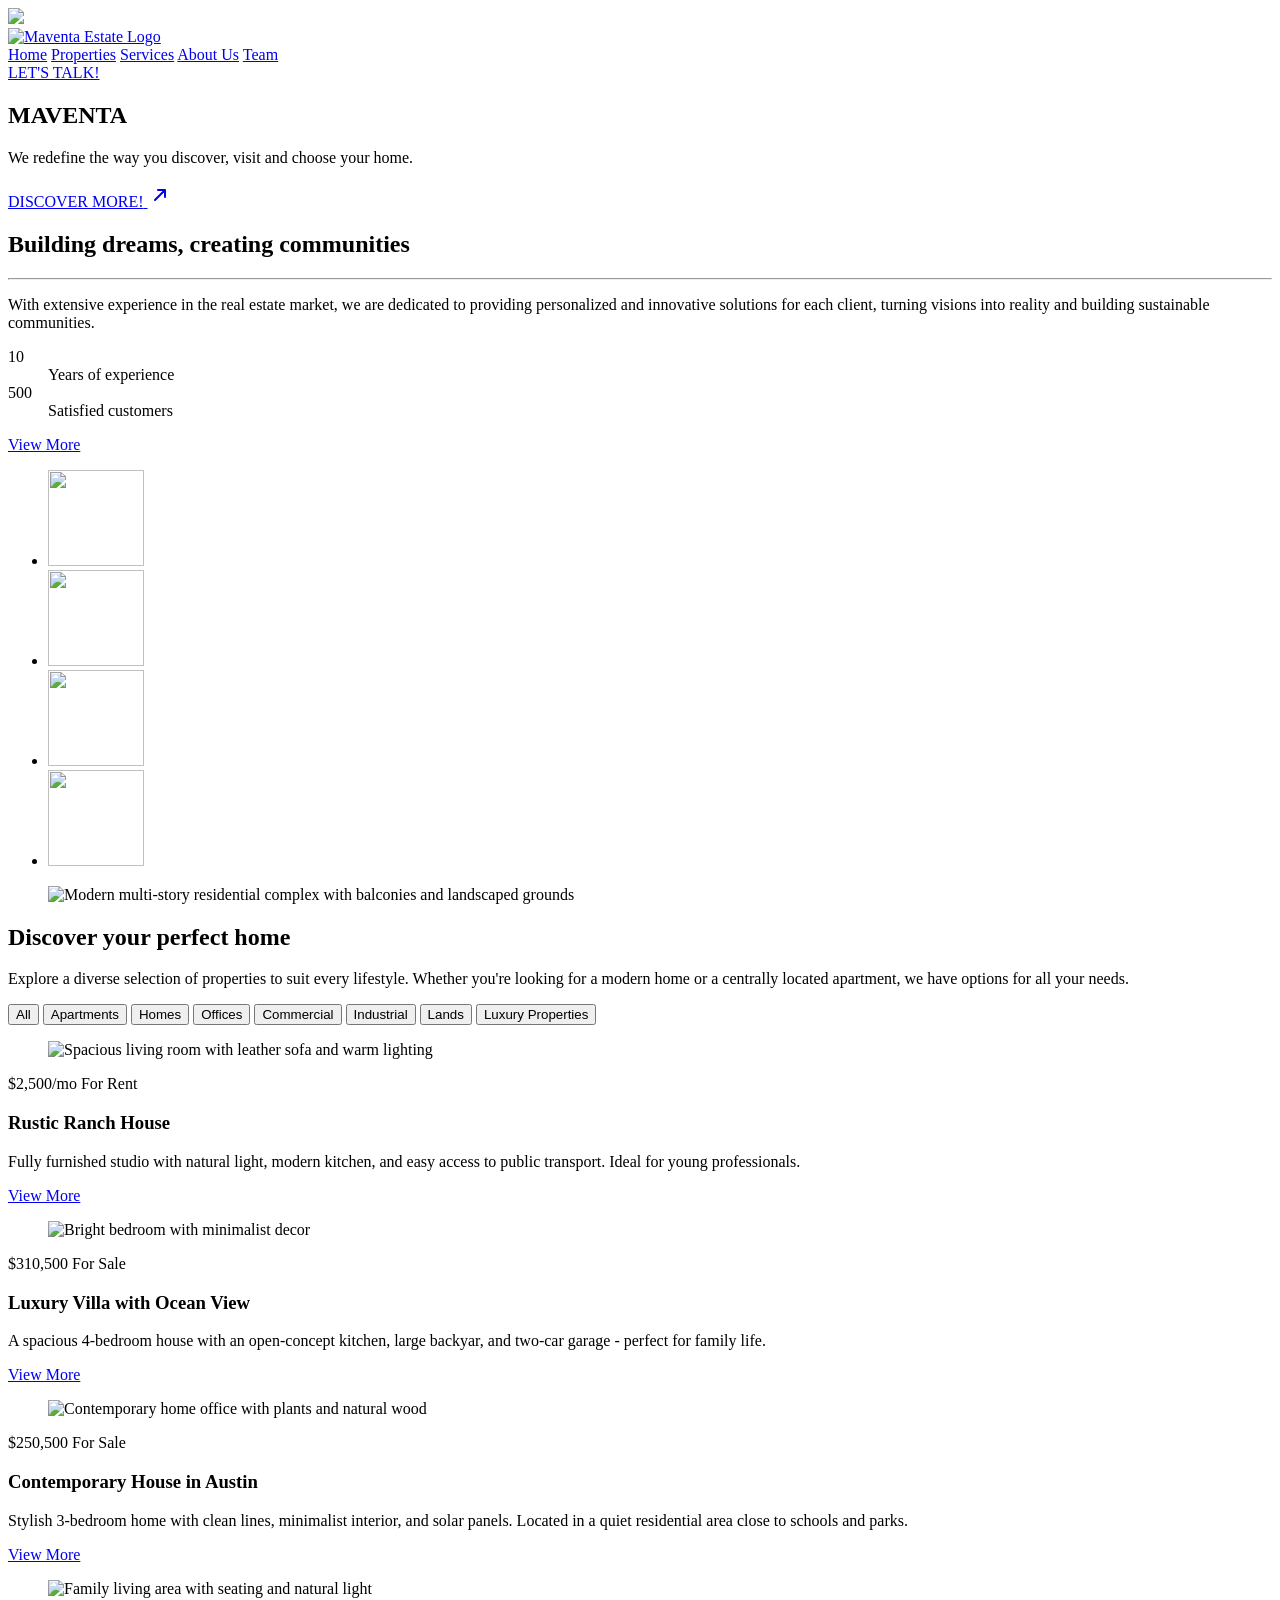
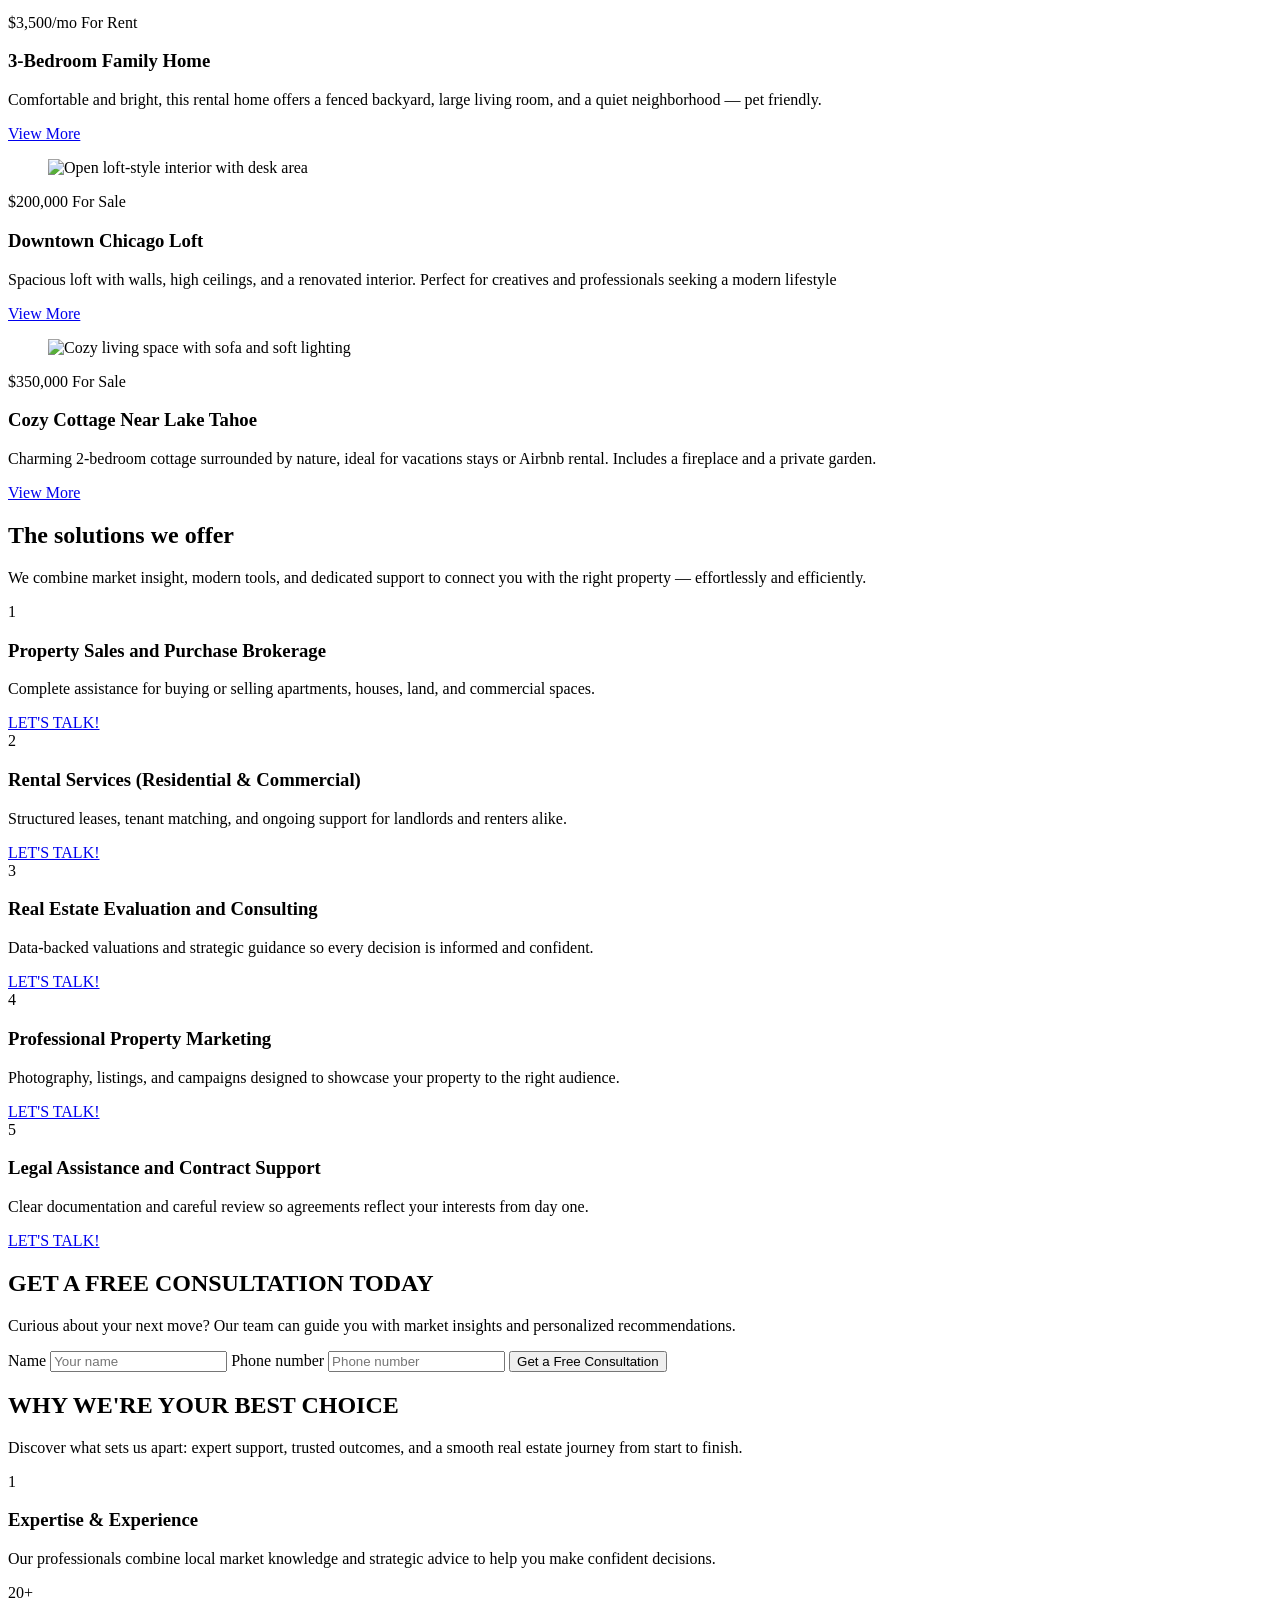
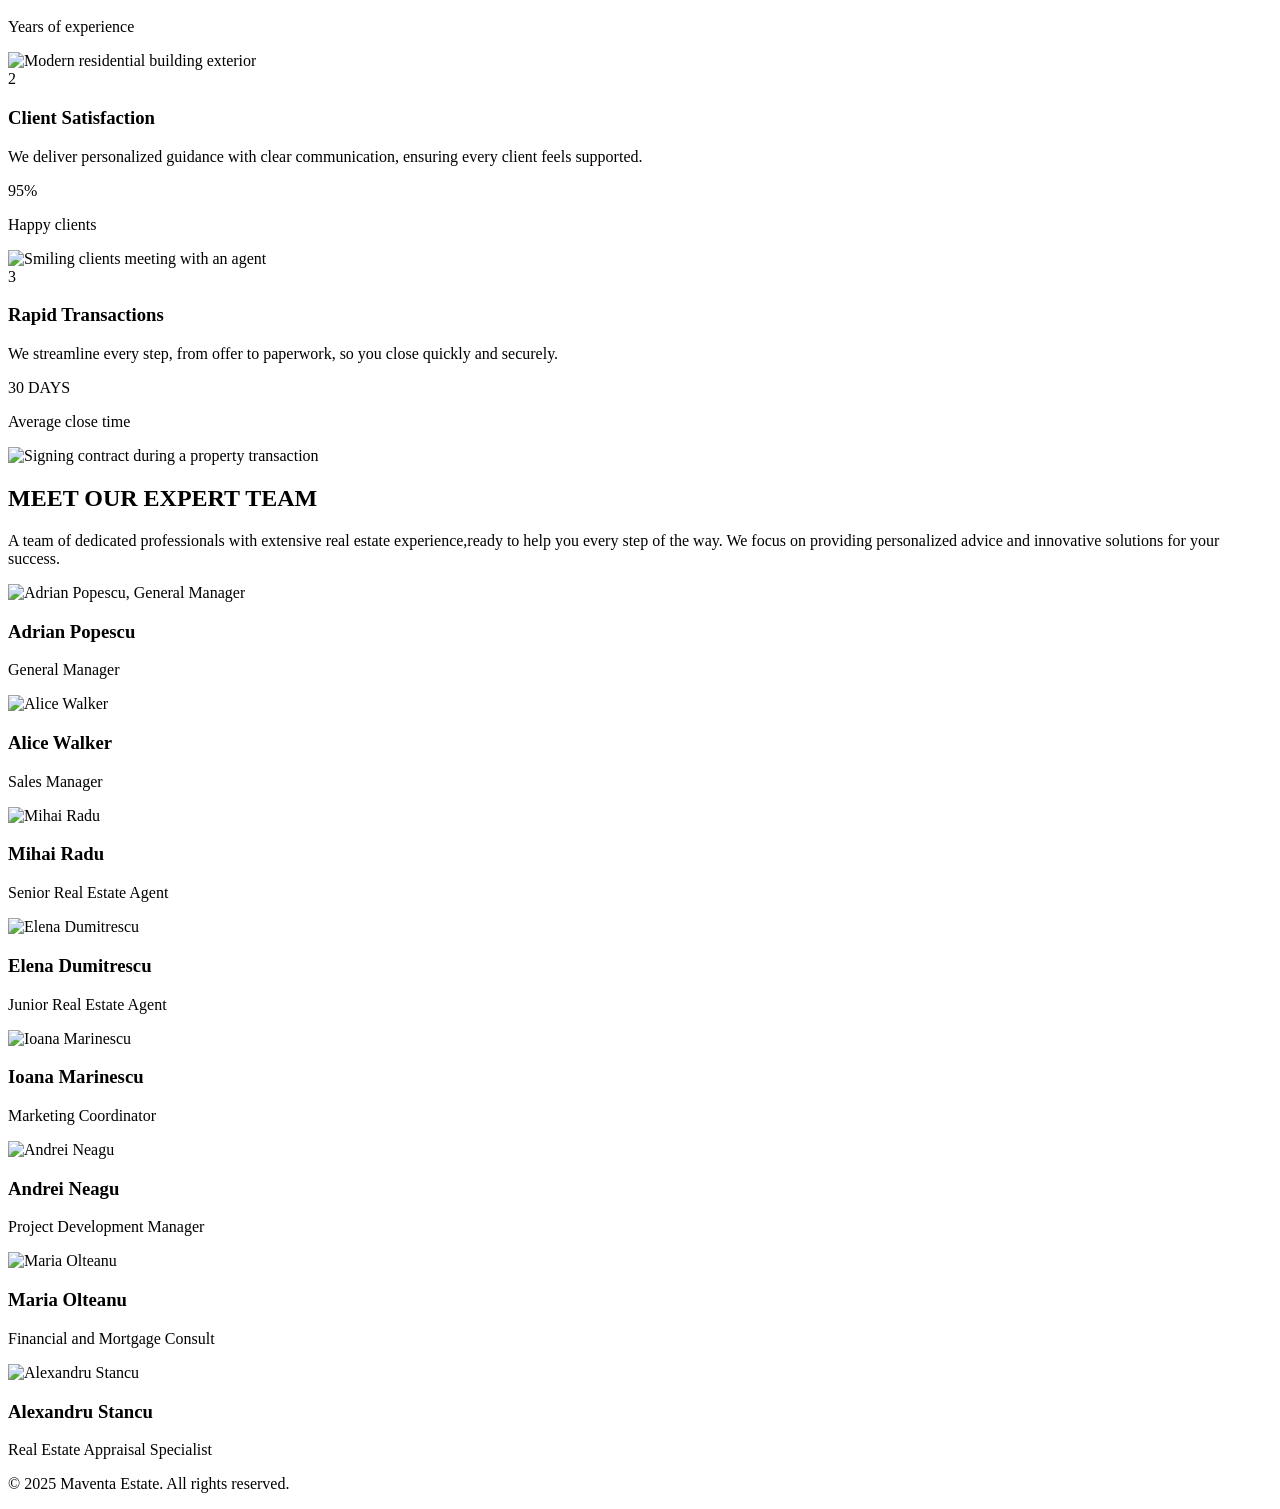
==== index.html @ b0e6f959 "Fix final paths pentru GitHub Pages" ====
<!DOCTYPE html>
<html lang="ro">
<head>
    <meta charset="UTF-8">
    <meta name="viewport" content="width=device-width, initial-scale=1.0">
    <title>Maventa Estate - Home</title>
    <link rel="preconnect" href="https://fonts.googleapis.com">
    <link rel="preconnect" href="https://fonts.gstatic.com" crossorigin>
    <link href="https://fonts.googleapis.com/css2?family=Lato:wght@400;700&family=Playfair+Display:ital,wght@0,400;1,400&display=swap" rel="stylesheet">
    <link rel="stylesheet" href="styles/global.css">
    <link rel="stylesheet" href="styles/design-system.css">
    <link rel="stylesheet" href="styles/home.css">
</head>
<body>
    <section class="hero-section">
        <div class="hero-background" aria-hidden="true">
            <img src="assets/home/FirstSectionBg.png">
        </div>

        <div class="container">
            <header class="hero-header-container">
                <a href="home.html" class="hero-logo">
                    <img src="assets/Logo.png" alt="Maventa Estate Logo">
                </a>
                <nav class="hero-nav">
                    <a href="index.html" class="nav-link active" aria-current="page">Home</a>
                    <a href="page/properties.html" class="nav-link">Properties</a>
                    <a href="page/services.html" class="nav-link">Services</a>
                    <a href="page/about.html" class="nav-link">About Us</a>
                    <a href="page/team.html" class="nav-link">Team</a>
                </nav>
                <a href="#contact" class="btn-talk">LET'S TALK!</a>
            </header>

            <div class="hero-content">
                <h1 class="hero-title">MAVENTA</h1>
                <div class="hero-main-copy">
                    <p class="hero-tagline">We redefine the way you discover, visit and choose your home.</p>
                    <div class="hero-discover-wrapper">
                        <a href="#building-dreams" class="hero-discover-btn">
                            <span>DISCOVER MORE!</span>
                            <svg class="discover-arrow" width="24" height="24" viewBox="0 0 24 24" fill="none" xmlns="http://www.w3.org/2000/svg">
                                <path d="M7 17L17 7M17 7H10M17 7V14" stroke="currentColor" stroke-width="2" stroke-linecap="round" stroke-linejoin="round"/>
                            </svg>
                        </a>
                    </div>
                </div>
            </div>
        </div>
    </section>

    <main class="home-main">
        <section class="dreams-communities" id="building-dreams" aria-labelledby="dreams-heading">
            <div class="container">
                <div class="dreams-communities__board">
                    <div class="dreams-communities__grid">
                        <div class="dreams-communities__col dreams-communities__col--text">
                            <h2 id="dreams-heading" class="dreams-communities__title">
                                <span class="dreams-communities__title-line">Building dreams,</span>
                                <span class="dreams-communities__title-line">creating communities</span>
                            </h2>
                            <hr class="dreams-communities__rule">
                            <p class="dreams-communities__lead">
                                With extensive experience in the real estate market, we are dedicated to providing personalized and innovative solutions for each client, turning visions into reality and building sustainable communities.
                            </p>
                            <dl class="dreams-communities__stats">
                                <div class="dreams-communities__stat">
                                    <dt class="dreams-communities__stat-num">10</dt>
                                    <dd class="dreams-communities__stat-label">Years of experience</dd>
                                </div>
                                <div class="dreams-communities__stat">
                                    <dt class="dreams-communities__stat-num">500</dt>
                                    <dd class="dreams-communities__stat-label">Satisfied customers</dd>
                                </div>
                            </dl>
                            <div class="dreams-communities__cta">
                                <a class="dreams-communities__btn" href="about.html">View More</a>
                                <ul class="dreams-communities__thumbs" aria-label="Client portraits and interior previews">
                                    <li>
                                        <img src="assets/properties/im1.png" width="96" height="96" alt="">
                                    </li>
                                    <li>
                                        <img src="assets/properties/im2.png" width="96" height="96" alt="">
                                    </li>
                                    <li>
                                        <img src="assets/properties/im3.png" width="96" height="96" alt="">
                                    </li>
                                    <li>
                                        <img src="assets/properties/im4.png" width="96" height="96" alt="">
                                    </li>
                                </ul>
                            </div>
                        </div>
                        <figure class="dreams-communities__figure">
                            <span class="dreams-communities__figure-bg" aria-hidden="true"></span>
                            <img
    class="dreams-communities__photo"
    src="assets/properties/BuildingDreams.png"
    width="480"
    height="570"
    alt="Modern multi-story residential complex with balconies and landscaped grounds"
    loading="lazy"
/>
                        </figure>
                    </div>
                </div>
            </div>
        </section>

        <section class="properties-section" id="discover-perfect-home" aria-labelledby="properties-section-heading">
            <div class="container">
                <header class="properties-section__header">
                    <h2 id="properties-section-heading" class="properties-section__title">Discover your perfect home</h2>
                    <p class="properties-section__intro">
                        Explore a diverse selection of properties to suit every lifestyle. Whether you're looking for a modern home or a centrally located apartment, we have options for all your needs.
                    </p>
                </header>

                <div class="properties-section__filters" role="toolbar" aria-label="Property type filters">
                    <button type="button" class="properties-section__filter properties-section__filter--active" aria-pressed="true">All</button>
                    <button type="button" class="properties-section__filter" aria-pressed="false">Apartments</button>
                    <button type="button" class="properties-section__filter" aria-pressed="false">Homes</button>
                    <button type="button" class="properties-section__filter" aria-pressed="false">Offices</button>
                    <button type="button" class="properties-section__filter" aria-pressed="false">Commercial</button>
                    <button type="button" class="properties-section__filter" aria-pressed="false">Industrial</button>
                    <button type="button" class="properties-section__filter" aria-pressed="false">Lands</button>
                    <button type="button" class="properties-section__filter" aria-pressed="false">Luxury Properties</button>
                </div>

                <div class="properties-section__grid">
                    <article class="property-card">
                        <figure class="property-card__media">
                            <img
                                class="property-card__image"
                                src="assets/properties/Rustic.png"
                                width="800"
                                height="500"
                                alt="Spacious living room with leather sofa and warm lighting"
                                loading="lazy"
                            >
                        </figure>
                        <div class="property-card__row">
                            <span class="property-card__price">$2,500/mo</span>
                            <span class="property-card__badge property-card__badge--rent">For Rent</span>
                        </div>
                        <div class="property-card__body">
                            <h3 class="property-card__name">Rustic Ranch House</h3>
                            <p class="property-card__description">Fully furnished studio with natural light, modern kitchen, and easy access to public transport. Ideal for young professionals.</p>
                            <a class="property-card__more" href="property-details.html">View More</a>
                        </div>
                    </article>
                    <article class="property-card">
                        <figure class="property-card__media">
                            <img
                                class="property-card__image"
                                src="assets/properties/Luxury.png"
                                width="800"
                                height="500"
                                alt="Bright bedroom with minimalist decor"
                                loading="lazy"
                            >
                        </figure>
                        <div class="property-card__row">
                            <span class="property-card__price">$310,500</span>
                            <span class="property-card__badge property-card__badge--sale">For Sale</span>
                        </div>
                        <div class="property-card__body">
                            <h3 class="property-card__name">Luxury Villa with Ocean View</h3>
                            <p class="property-card__description">A spacious 4-bedroom house with an open-concept kitchen, large backyar, and two-car garage - perfect for family life.</p>
                            <a class="property-card__more" href="property-details.html">View More</a>
                        </div>
                    </article>
                    <article class="property-card">
                        <figure class="property-card__media">
                            <img
                                class="property-card__image"
                                src="assets/properties/Contemporary.png"
                                width="800"
                                height="500"
                                alt="Contemporary home office with plants and natural wood"
                                loading="lazy"
                            >
                        </figure>
                        <div class="property-card__row">
                            <span class="property-card__price">$250,500</span>
                            <span class="property-card__badge property-card__badge--sale">For Sale</span>
                        </div>
                        <div class="property-card__body">
                            <h3 class="property-card__name">Contemporary House in Austin</h3>
                            <p class="property-card__description">Stylish 3-bedroom home with clean lines, minimalist interior, and solar panels. Located in a quiet residential area close to schools and parks.</p>
                            <a class="property-card__more" href="property-details.html">View More</a>
                        </div>
                    </article>
                    <article class="property-card">
                        <figure class="property-card__media">
                            <img
                                class="property-card__image"
                                src="assets/properties/3-Bedroom.png"
                                width="800"
                                height="500"
                                alt="Family living area with seating and natural light"
                                loading="lazy"
                            >
                        </figure>
                        <div class="property-card__row">
                            <span class="property-card__price">$3,500/mo</span>
                            <span class="property-card__badge property-card__badge--rent">For Rent</span>
                        </div>
                        <div class="property-card__body">
                            <h3 class="property-card__name">3-Bedroom Family Home</h3>
                            <p class="property-card__description">Comfortable and bright, this rental home offers a fenced backyard, large living room, and a quiet neighborhood — pet friendly.</p>
                            <a class="property-card__more" href="property-details.html">View More</a>
                        </div>
                    </article>
                    <article class="property-card">
                        <figure class="property-card__media">
                            <img
                                class="property-card__image"
                                src="assets/properties/Downtown.png"
                                width="800"
                                height="500"
                                alt="Open loft-style interior with desk area"
                                loading="lazy"
                            >
                        </figure>
                        <div class="property-card__row">
                            <span class="property-card__price">$200,000</span>
                            <span class="property-card__badge property-card__badge--sale">For Sale</span>
                        </div>
                        <div class="property-card__body">
                            <h3 class="property-card__name">Downtown Chicago Loft</h3>
                            <p class="property-card__description">Spacious loft with walls, high ceilings, and a renovated interior. Perfect for creatives and professionals seeking a modern lifestyle</p>
                            <a class="property-card__more" href="property-details.html">View More</a>
                        </div>
                    </article>
                    <article class="property-card">
                        <figure class="property-card__media">
                            <img
                                class="property-card__image"
                                src="assets/properties/Cozy.png"
                                width="800"
                                height="500"
                                alt="Cozy living space with sofa and soft lighting"
                                loading="lazy"
                            >
                        </figure>
                        <div class="property-card__row">
                            <span class="property-card__price">$350,000</span>
                            <span class="property-card__badge property-card__badge--sale">For Sale</span>
                        </div>
                        <div class="property-card__body">
                            <h3 class="property-card__name">Cozy Cottage Near Lake Tahoe</h3>
                            <p class="property-card__description">Charming 2-bedroom cottage surrounded by nature, ideal for vacations stays or Airbnb rental. Includes a fireplace and a private garden.</p>
                            <a class="property-card__more" href="property-details.html">View More</a>
                        </div>
                    </article>
                </div>
            </div>
        </section>

        <section class="solutions-section" aria-labelledby="solutions-section-heading">
            <div class="container">
                <header class="solutions-section__header">
                    <h2 id="solutions-section-heading" class="solutions-section-title">The solutions we offer</h2>
                    <p class="solutions-section__intro">
                        We combine market insight, modern tools, and dedicated support to connect you with the right property — effortlessly and efficiently.
                    </p>
                </header>
                <div class="solutions-list">
                    <article class="solutions-item solutions-item--featured">
                        <span class="solutions-item-number">1</span>
                        <div class="solutions-item-content">
                            <h3>Property Sales and Purchase Brokerage</h3>
                            <p>Complete assistance for buying or selling apartments, houses, land, and commercial spaces.</p>
                        </div>
                        <a class="solutions-item-btn" href="#contact">LET'S TALK!</a>
                    </article>
                    <article class="solutions-item">
                        <span class="solutions-item-number">2</span>
                        <div class="solutions-item-content">
                            <h3>Rental Services (Residential &amp; Commercial)</h3>
                            <p>Structured leases, tenant matching, and ongoing support for landlords and renters alike.</p>
                        </div>
                        <a class="solutions-item-btn" href="#contact">LET'S TALK!</a>
                    </article>
                    <article class="solutions-item">
                        <span class="solutions-item-number">3</span>
                        <div class="solutions-item-content">
                            <h3>Real Estate Evaluation and Consulting</h3>
                            <p>Data-backed valuations and strategic guidance so every decision is informed and confident.</p>
                        </div>
                        <a class="solutions-item-btn" href="#contact">LET'S TALK!</a>
                    </article>
                    <article class="solutions-item">
                        <span class="solutions-item-number">4</span>
                        <div class="solutions-item-content">
                            <h3>Professional Property Marketing</h3>
                            <p>Photography, listings, and campaigns designed to showcase your property to the right audience.</p>
                        </div>
                        <a class="solutions-item-btn" href="#contact">LET'S TALK!</a>
                    </article>
                    <article class="solutions-item">
                        <span class="solutions-item-number">5</span>
                        <div class="solutions-item-content">
                            <h3>Legal Assistance and Contract Support</h3>
                            <p>Clear documentation and careful review so agreements reflect your interests from day one.</p>
                        </div>
                        <a class="solutions-item-btn" href="#contact">LET'S TALK!</a>
                    </article>
                </div>
            </div>
        </section>

        <section class="consultation-section" aria-labelledby="consultation-title">
            <div class="container consultation-section__container">
                <div class="consultation-section__card">
                    <h2 id="consultation-title" class="consultation-section__title">GET A FREE CONSULTATION TODAY</h2>
                    <p class="consultation-section__subtitle">
                        Curious about your next move? Our team can guide you with market insights and personalized recommendations.
                    </p>
                    <form class="consultation-section__form" action="#" method="post">
                        <label class="sr-only" for="consultation-name">Name</label>
                        <input
                            id="consultation-name"
                            class="consultation-section__input"
                            type="text"
                            name="name"
                            placeholder="Your name"
                            autocomplete="name"
                            required
                        >
                        <label class="sr-only" for="consultation-phone">Phone number</label>
                        <input
                            id="consultation-phone"
                            class="consultation-section__input"
                            type="tel"
                            name="phone"
                            placeholder="Phone number"
                            autocomplete="tel"
                            required
                        >
                        <button class="consultation-section__button" type="submit">Get a Free Consultation</button>
                    </form>
                </div>
            </div>
        </section>

        <section class="why-best-section" aria-labelledby="why-best-title">
            <div class="container why-best-section__container">
                <header class="why-best-section__header">
                    <h2 id="why-best-title" class="why-best-section__title">WHY WE'RE YOUR BEST CHOICE</h2>
                    <p class="why-best-section__subtitle">
                        Discover what sets us apart: expert support, trusted outcomes, and a smooth real estate journey from start to finish.
                    </p>
                </header>
                <div class="why-best-section__cards">
                    <article class="why-best-card">
                        <div class="why-best-card__content">
                            <span class="why-best-card__badge">1</span>
                            <h3 class="why-best-card__title">Expertise &amp; Experience</h3>
                            <p class="why-best-card__description">
                                Our professionals combine local market knowledge and strategic advice to help you make confident decisions.
                            </p>
                            <p class="why-best-card__metric">20+</p>
                            <p class="why-best-card__metric-label">Years of experience</p>
                        </div>
                        <img class="why-best-card__image" src="assets/properties/im4.png" alt="Modern residential building exterior">
                    </article>
                    <article class="why-best-card why-best-card--reverse">
                        <div class="why-best-card__content">
                            <span class="why-best-card__badge">2</span>
                            <h3 class="why-best-card__title">Client Satisfaction</h3>
                            <p class="why-best-card__description">
                                We deliver personalized guidance with clear communication, ensuring every client feels supported.
                            </p>
                            <p class="why-best-card__metric">95%</p>
                            <p class="why-best-card__metric-label">Happy clients</p>
                        </div>
                        <img class="why-best-card__image" src="assets/properties/im1.png" alt="Smiling clients meeting with an agent">
                    </article>
                    <article class="why-best-card">
                        <div class="why-best-card__content">
                            <span class="why-best-card__badge">3</span>
                            <h3 class="why-best-card__title">Rapid Transactions</h3>
                            <p class="why-best-card__description">
                                We streamline every step, from offer to paperwork, so you close quickly and securely.
                            </p>
                            <p class="why-best-card__metric">30 DAYS</p>
                            <p class="why-best-card__metric-label">Average close time</p>
                        </div>
                        <img class="why-best-card__image" src="assets/properties/im2.png" alt="Signing contract during a property transaction">
                    </article>
                </div>
            </div>
        </section>

        <section class="team-section">
            <div class="container">
                <h2 class="team-section-title">MEET OUR EXPERT TEAM</h2>
                <p class="team-section__intro">
                    A team of dedicated professionals with extensive real estate experience,ready to help you every step of the way. We focus on providing personalized advice and innovative solutions for your success.
                </p>
                <div class="team-grid">
                    <article class="team-card">
                        <img src="assets/team/adrian.png" alt="Adrian Popescu, General Manager">
                        <h3>Adrian Popescu</h3>
                        <p>General Manager</p>
                    </article>
                    <article class="team-card">
                        <img src="assets/team/alice.png" alt="Alice Walker">
                        <h3>Alice Walker</h3>
                        <p>Sales Manager</p>
                    </article>
                    <article class="team-card">
                        <img src="assets/team/mihai.png" alt="Mihai Radu">
                        <h3>Mihai Radu</h3>
                        <p>Senior Real Estate Agent</p>
                    </article>
                    <article class="team-card">
                        <img src="assets/team/elena.png" alt="Elena Dumitrescu">
                        <h3>Elena Dumitrescu</h3>
                        <p>Junior Real Estate Agent</p>
                    </article>
                    <article class="team-card">
                        <img src="assets/team/ioana.png" alt="Ioana Marinescu">
                        <h3>Ioana Marinescu</h3>
                        <p>Marketing Coordinator</p>
                      </article>
                      
                      <article class="team-card">
                        <img src="assets/team/andrei.png" alt="Andrei Neagu">
                        <h3>Andrei Neagu</h3>
                        <p>Project Development Manager</p>
                      </article>
                      
                      <article class="team-card">
                        <img src="assets/team/maria.png" alt="Maria Olteanu">
                        <h3>Maria Olteanu</h3>
                        <p>Financial and Mortgage Consult</p>
                      </article>
                      
                      <article class="team-card">
                        <img src="assets/team/alexandru.png" alt="Alexandru Stancu">
                        <h3>Alexandru Stancu</h3>
                        <p>Real Estate Appraisal Specialist</p>
                      </article>
                </div>
            </div>
        </section>
    </main>

    <footer class="footer" id="contact">
        <div class="container">
            <p>© 2025 Maventa Estate. All rights reserved.</p>
        </div>
    </footer>

    <script defer src="js/main.js"></script>
</body>
</html>
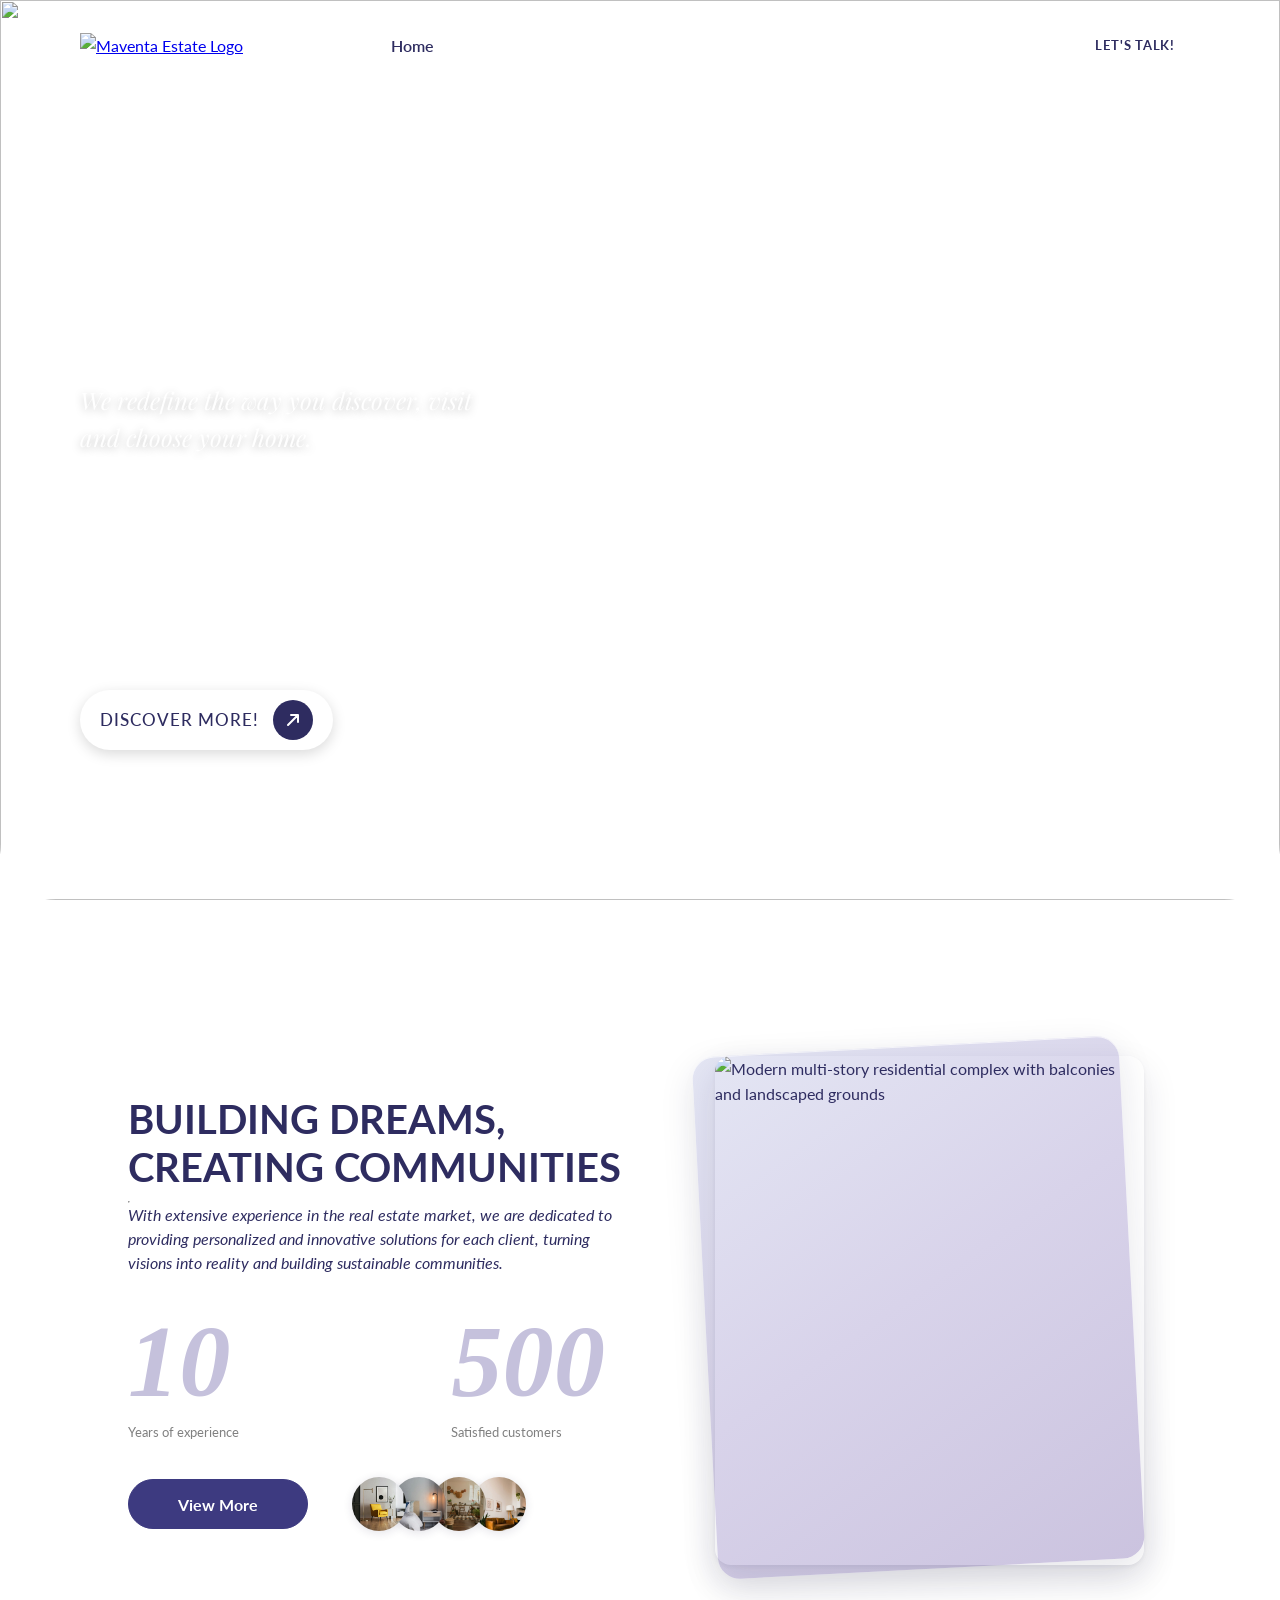
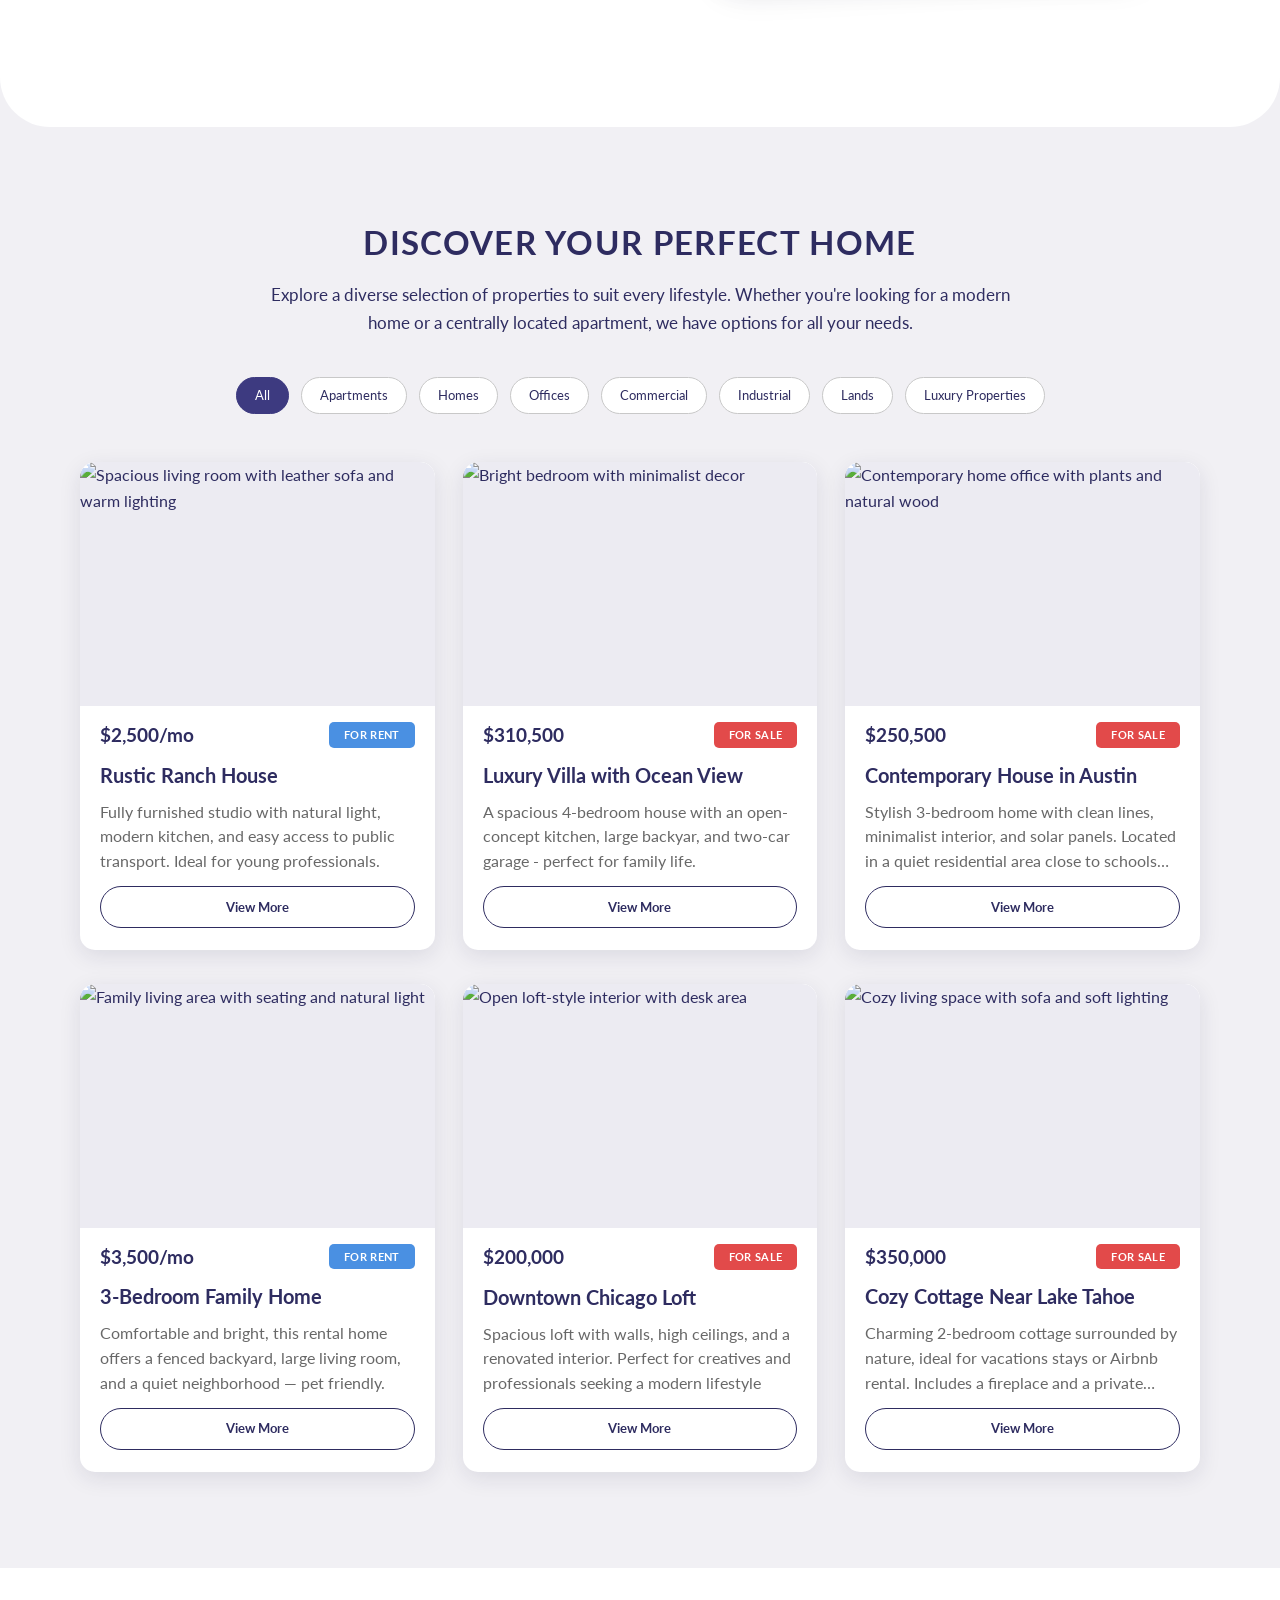
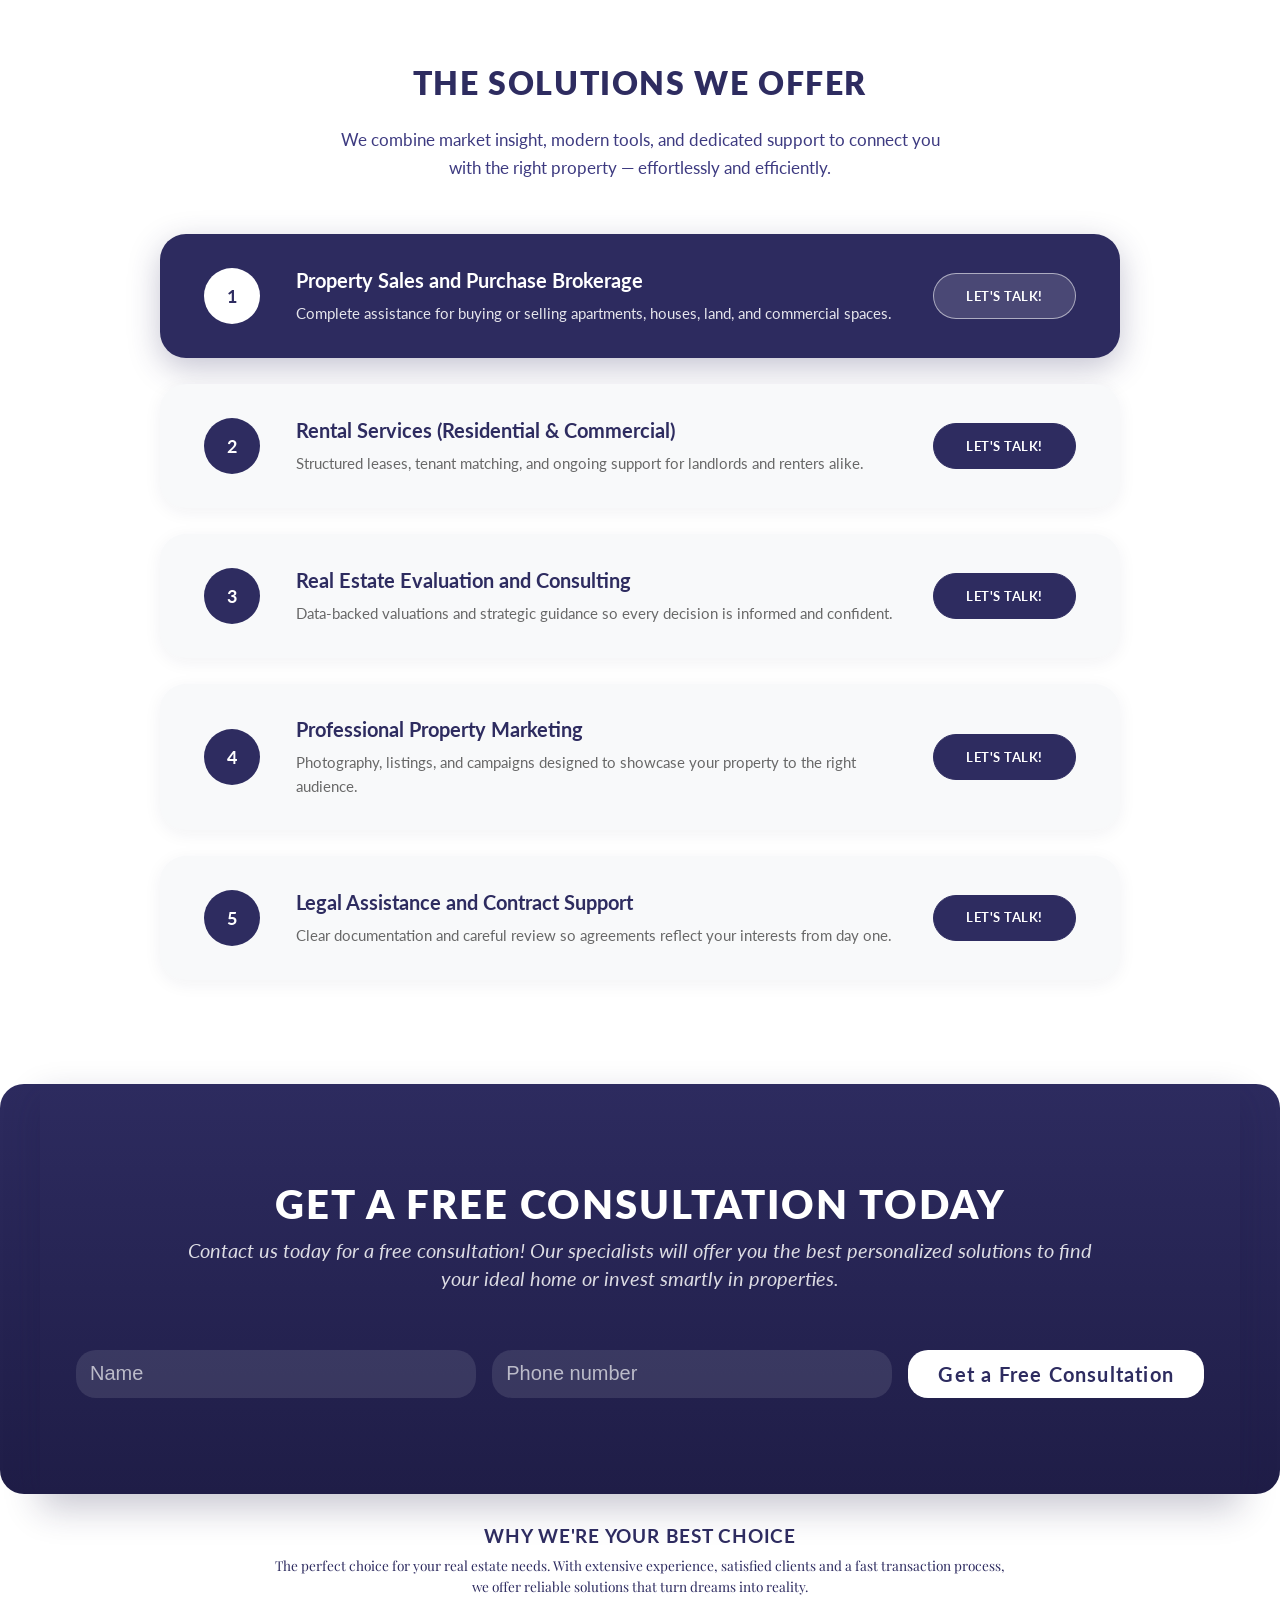
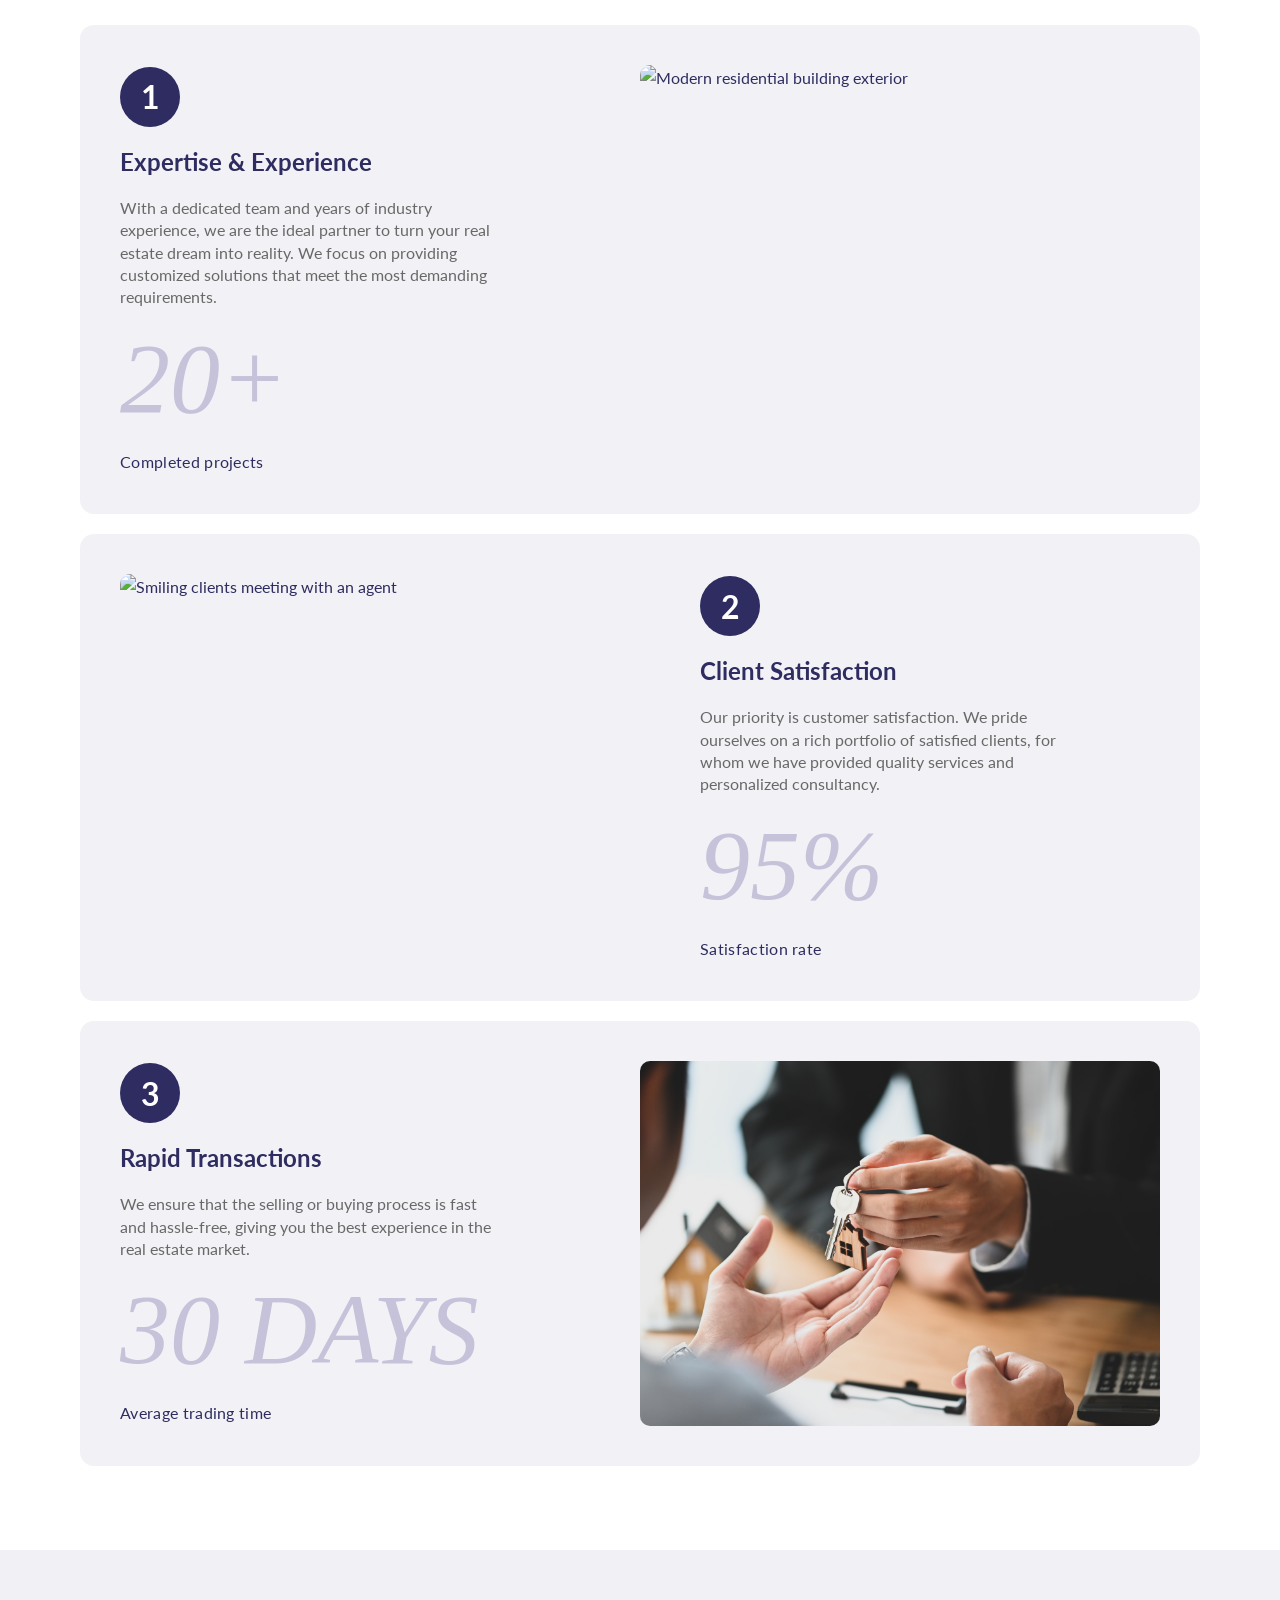
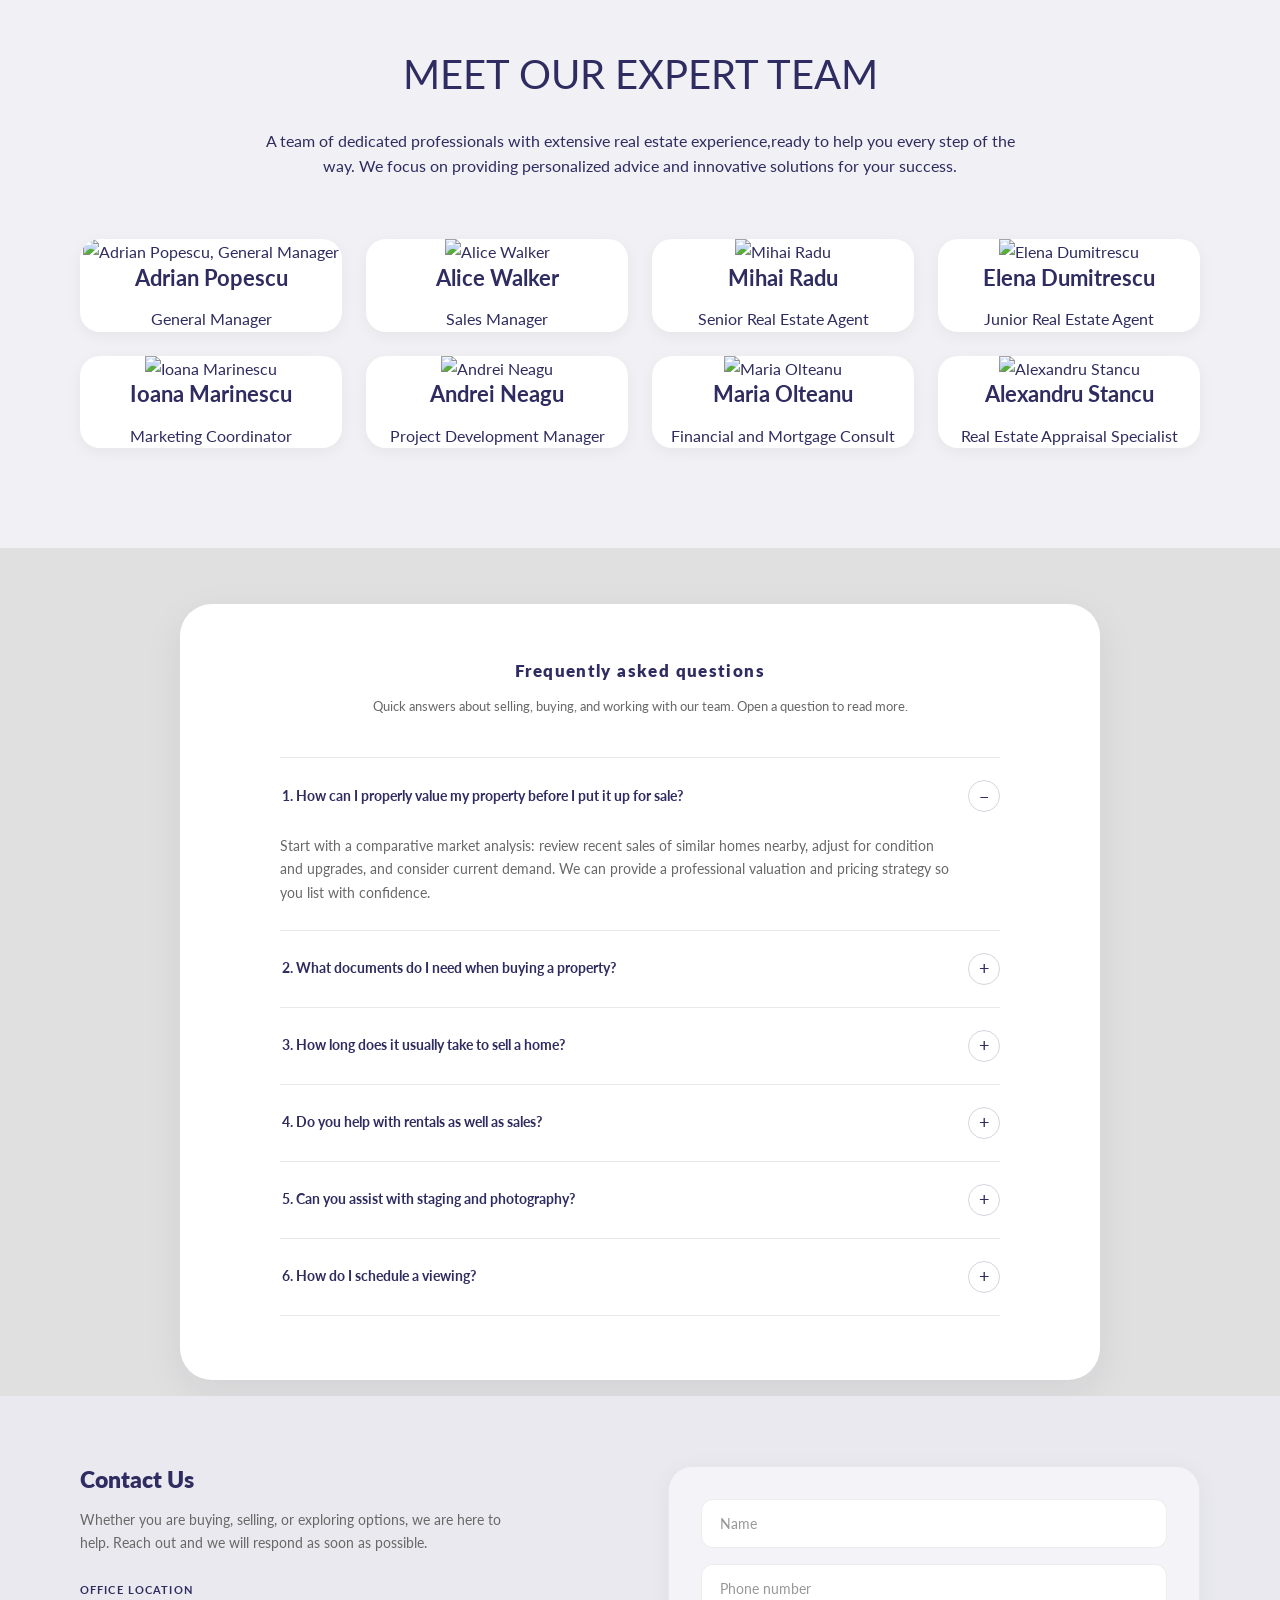
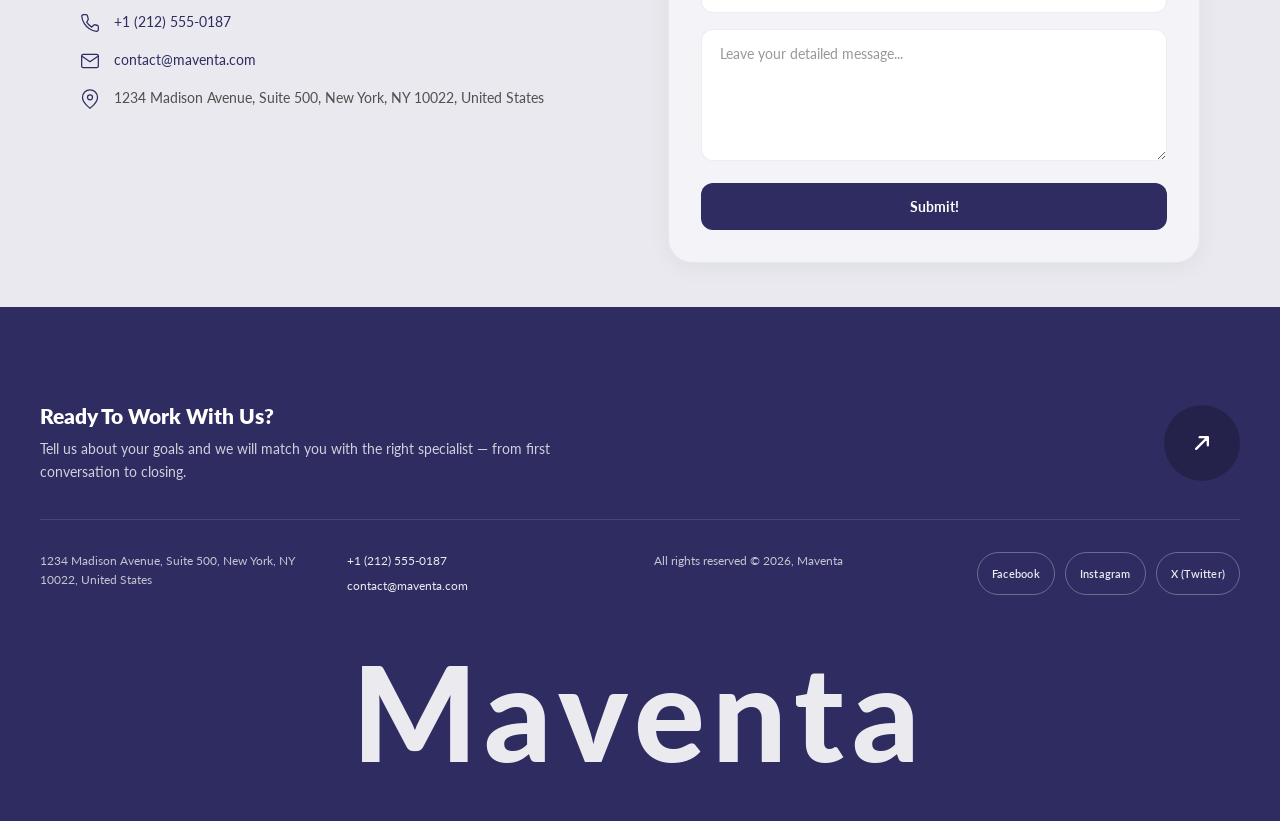
==== commit 469a2c31: "header,footer css file, 70% homepage from design with mobile version" ====
--- a/index.html
+++ b/index.html
@@ -1,460 +1,1041 @@
-<!DOCTYPE html>
+<!doctype html>
 <html lang="ro">
-<head>
-    <meta charset="UTF-8">
-    <meta name="viewport" content="width=device-width, initial-scale=1.0">
+  <head>
+    <meta charset="UTF-8" />
+    <meta name="viewport" content="width=device-width, initial-scale=1.0" />
     <title>Maventa Estate - Home</title>
-    <link rel="preconnect" href="https://fonts.googleapis.com">
-    <link rel="preconnect" href="https://fonts.gstatic.com" crossorigin>
-    <link href="https://fonts.googleapis.com/css2?family=Lato:wght@400;700&family=Playfair+Display:ital,wght@0,400;1,400&display=swap" rel="stylesheet">
-    <link rel="stylesheet" href="styles/global.css">
-    <link rel="stylesheet" href="styles/design-system.css">
-    <link rel="stylesheet" href="styles/home.css">
-</head>
-<body>
+    <link rel="preconnect" href="https://fonts.googleapis.com" />
+    <link rel="preconnect" href="https://fonts.gstatic.com" crossorigin />
+    <link
+      href="https://fonts.googleapis.com/css2?family=Lato:wght@400;700&family=Playfair+Display:ital,wght@0,400;1,400&display=swap"
+      rel="stylesheet"
+    />
+    <link rel="stylesheet" href="styles/global.css" />
+    <link rel="stylesheet" href="styles/design-system.css" />
+    <link rel="stylesheet" href="styles/header.css" />
+    <link rel="stylesheet" href="styles/home.css" />
+    <link rel="stylesheet" href="styles/footer.css" />
+  </head>
+  <body>
     <section class="hero-section">
-        <div class="hero-background" aria-hidden="true">
-            <img src="assets/home/FirstSectionBg.png">
-        </div>
-
+      <div class="hero-background" aria-hidden="true">
+        <img src="assets/home/FirstSectionBg.png" />
+      </div>
+
+      <div class="container">
+        <header class="hero-header-container">
+          <a href="index.html" class="hero-logo">
+            <img src="assets/Logo.png" alt="Maventa Estate Logo" />
+          </a>
+          <div class="hero-nav-shell">
+            <button
+              type="button"
+              class="mobile-menu-btn"
+              aria-label="Toggle menu"
+              aria-controls="hero-main-nav"
+              aria-expanded="false"
+            >
+              <span></span>
+              <span></span>
+              <span></span>
+            </button>
+            <nav id="hero-main-nav" class="hero-nav" aria-label="Primary">
+              <a href="index.html" class="nav-link active" aria-current="page"
+                >Home</a
+              >
+              <a href="pages/properties.html" class="nav-link">Properties</a>
+              <a href="pages/services.html" class="nav-link">Services</a>
+              <a href="pages/about.html" class="nav-link">About Us</a>
+              <a href="pages/team.html" class="nav-link">Team</a>
+            </nav>
+          </div>
+          <a href="#contact" class="btn-talk">LET'S TALK!</a>
+        </header>
+
+        <div class="hero-content">
+          <div class="hero-content-text">
+            <div class="hero-title">
+              <img src="assets/home/MAVENTA.svg" />
+            </div>
+            <p class="hero-tagline">
+              We redefine the way you discover, visit and choose your home.
+            </p>
+          </div>
+          <div class="hero-main-copy">
+            <div class="hero-discover-wrapper">
+              <a href="#building-dreams" class="hero-discover-btn">
+                <span>DISCOVER MORE!</span>
+                <svg
+                  class="discover-arrow"
+                  width="24"
+                  height="24"
+                  viewBox="0 0 24 24"
+                  fill="none"
+                  xmlns="http://www.w3.org/2000/svg"
+                >
+                  <path
+                    d="M7 17L17 7M17 7H10M17 7V14"
+                    stroke="currentColor"
+                    stroke-width="2"
+                    stroke-linecap="round"
+                    stroke-linejoin="round"
+                  />
+                </svg>
+              </a>
+            </div>
+          </div>
+        </div>
+      </div>
+    </section>
+
+    <main class="home-main">
+      <section
+        class="dreams-communities"
+        id="building-dreams"
+        aria-labelledby="dreams-heading"
+      >
         <div class="container">
-            <header class="hero-header-container">
-                <a href="home.html" class="hero-logo">
-                    <img src="assets/Logo.png" alt="Maventa Estate Logo">
-                </a>
-                <nav class="hero-nav">
-                    <a href="index.html" class="nav-link active" aria-current="page">Home</a>
-                    <a href="page/properties.html" class="nav-link">Properties</a>
-                    <a href="page/services.html" class="nav-link">Services</a>
-                    <a href="page/about.html" class="nav-link">About Us</a>
-                    <a href="page/team.html" class="nav-link">Team</a>
-                </nav>
-                <a href="#contact" class="btn-talk">LET'S TALK!</a>
+          <div class="dreams-communities__board">
+            <div class="dreams-communities__grid">
+              <div
+                class="dreams-communities__col dreams-communities__col--text"
+              >
+                <h2 id="dreams-heading" class="dreams-communities__title">
+                  <span class="dreams-communities__title-line"
+                    >Building dreams,</span
+                  >
+                  <span class="dreams-communities__title-line"
+                    >creating communities</span
+                  >
+                </h2>
+                <hr class="dreams-communities__rule" />
+                <p class="dreams-communities__lead">
+                  With extensive experience in the real estate market, we are
+                  dedicated to providing personalized and innovative solutions
+                  for each client, turning visions into reality and building
+                  sustainable communities.
+                </p>
+                <dl class="dreams-communities__stats">
+                  <div class="dreams-communities__stat">
+                    <dt class="dreams-communities__stat-num">10</dt>
+                    <dd class="dreams-communities__stat-label">
+                      Years of experience
+                    </dd>
+                  </div>
+                  <div class="dreams-communities__stat">
+                    <dt class="dreams-communities__stat-num">500</dt>
+                    <dd class="dreams-communities__stat-label">
+                      Satisfied customers
+                    </dd>
+                  </div>
+                </dl>
+                <div class="dreams-communities__cta">
+                  <a class="dreams-communities__btn" href="pages/about.html"
+                    >View More</a
+                  >
+                  <ul
+                    class="dreams-communities__thumbs"
+                    aria-label="Client portraits and interior previews"
+                  >
+                    <li>
+                      <img
+                        src="assets/properties/img1.jpg"
+                        width="96"
+                        height="96"
+                        alt=""
+                      />
+                    </li>
+                    <li>
+                      <img
+                        src="assets/properties/img2.jpg"
+                        width="96"
+                        height="96"
+                        alt=""
+                      />
+                    </li>
+                    <li>
+                      <img
+                        src="assets/properties/img3.jpg"
+                        width="96"
+                        height="96"
+                        alt=""
+                      />
+                    </li>
+                    <li>
+                      <img
+                        src="assets/properties/img4.jpg"
+                        width="96"
+                        height="96"
+                        alt=""
+                      />
+                    </li>
+                  </ul>
+                </div>
+              </div>
+              <div>
+                <figure class="dreams-communities__figure">
+                  <span
+                    class="dreams-communities__figure-bg"
+                    aria-hidden="true"
+                  ></span>
+                  <img
+                    class="dreams-communities__photo"
+                    src="assets/properties/BuildingDreams.png"
+                    width="480"
+                    height="570"
+                    alt="Modern multi-story residential complex with balconies and landscaped grounds"
+                    loading="lazy"
+                  />
+                </figure>
+                <div class="dreams-communities-parent__btn">
+                  <a
+                    class="dreams-communities-mobile__btn"
+                    href="pages/about.html"
+                    >View More</a
+                  >
+                </div>
+              </div>
+            </div>
+          </div>
+        </div>
+      </section>
+
+      <section
+        class="properties-section"
+        id="discover-perfect-home"
+        aria-labelledby="properties-section-heading"
+      >
+        <div class="container">
+          <header class="properties-section__header">
+            <h2
+              id="properties-section-heading"
+              class="properties-section__title"
+            >
+              Discover your perfect home
+            </h2>
+            <p class="properties-section__intro">
+              Explore a diverse selection of properties to suit every lifestyle.
+              Whether you're looking for a modern home or a centrally located
+              apartment, we have options for all your needs.
+            </p>
+          </header>
+
+          <div
+            class="properties-section__filters"
+            role="toolbar"
+            aria-label="Property type filters"
+          >
+            <button
+              type="button"
+              class="properties-section__filter properties-section__filter--active"
+              aria-pressed="true"
+            >
+              All
+            </button>
+            <button
+              type="button"
+              class="properties-section__filter"
+              aria-pressed="false"
+            >
+              Apartments
+            </button>
+            <button
+              type="button"
+              class="properties-section__filter"
+              aria-pressed="false"
+            >
+              Homes
+            </button>
+            <button
+              type="button"
+              class="properties-section__filter"
+              aria-pressed="false"
+            >
+              Offices
+            </button>
+            <button
+              type="button"
+              class="properties-section__filter"
+              aria-pressed="false"
+            >
+              Commercial
+            </button>
+            <button
+              type="button"
+              class="properties-section__filter"
+              aria-pressed="false"
+            >
+              Industrial
+            </button>
+            <button
+              type="button"
+              class="properties-section__filter"
+              aria-pressed="false"
+            >
+              Lands
+            </button>
+            <button
+              type="button"
+              class="properties-section__filter"
+              aria-pressed="false"
+            >
+              Luxury Properties
+            </button>
+          </div>
+
+          <div class="properties-section__grid">
+            <article class="property-card">
+              <figure class="property-card__media">
+                <img
+                  class="property-card__image"
+                  src="assets/properties/rustic.jpg"
+                  width="800"
+                  height="500"
+                  alt="Spacious living room with leather sofa and warm lighting"
+                  loading="lazy"
+                />
+              </figure>
+              <div class="property-card__row">
+                <span class="property-card__price">$2,500/mo</span>
+                <span class="property-card__badge property-card__badge--rent"
+                  >For Rent</span
+                >
+              </div>
+              <div class="property-card__body">
+                <h3 class="property-card__name">Rustic Ranch House</h3>
+                <p class="property-card__description">
+                  Fully furnished studio with natural light, modern kitchen, and
+                  easy access to public transport. Ideal for young
+                  professionals.
+                </p>
+                <a
+                  class="property-card__more"
+                  href="pages/property-details.html"
+                  >View More</a
+                >
+              </div>
+            </article>
+            <article class="property-card">
+              <figure class="property-card__media">
+                <img
+                  class="property-card__image"
+                  src="assets/properties/luxury.jpg"
+                  width="800"
+                  height="500"
+                  alt="Bright bedroom with minimalist decor"
+                  loading="lazy"
+                />
+              </figure>
+              <div class="property-card__row">
+                <span class="property-card__price">$310,500</span>
+                <span class="property-card__badge property-card__badge--sale"
+                  >For Sale</span
+                >
+              </div>
+              <div class="property-card__body">
+                <h3 class="property-card__name">
+                  Luxury Villa with Ocean View
+                </h3>
+                <p class="property-card__description">
+                  A spacious 4-bedroom house with an open-concept kitchen, large
+                  backyar, and two-car garage - perfect for family life.
+                </p>
+                <a
+                  class="property-card__more"
+                  href="pages/property-details.html"
+                  >View More</a
+                >
+              </div>
+            </article>
+            <article class="property-card">
+              <figure class="property-card__media">
+                <img
+                  class="property-card__image"
+                  src="assets/properties/contemporary.jpg"
+                  width="800"
+                  height="500"
+                  alt="Contemporary home office with plants and natural wood"
+                  loading="lazy"
+                />
+              </figure>
+              <div class="property-card__row">
+                <span class="property-card__price">$250,500</span>
+                <span class="property-card__badge property-card__badge--sale"
+                  >For Sale</span
+                >
+              </div>
+              <div class="property-card__body">
+                <h3 class="property-card__name">
+                  Contemporary House in Austin
+                </h3>
+                <p class="property-card__description">
+                  Stylish 3-bedroom home with clean lines, minimalist interior,
+                  and solar panels. Located in a quiet residential area close to
+                  schools and parks.
+                </p>
+                <a
+                  class="property-card__more"
+                  href="pages/property-details.html"
+                  >View More</a
+                >
+              </div>
+            </article>
+            <article class="property-card">
+              <figure class="property-card__media">
+                <img
+                  class="property-card__image"
+                  src="assets/properties/bedroom.jpg"
+                  width="800"
+                  height="500"
+                  alt="Family living area with seating and natural light"
+                  loading="lazy"
+                />
+              </figure>
+              <div class="property-card__row">
+                <span class="property-card__price">$3,500/mo</span>
+                <span class="property-card__badge property-card__badge--rent"
+                  >For Rent</span
+                >
+              </div>
+              <div class="property-card__body">
+                <h3 class="property-card__name">3-Bedroom Family Home</h3>
+                <p class="property-card__description">
+                  Comfortable and bright, this rental home offers a fenced
+                  backyard, large living room, and a quiet neighborhood — pet
+                  friendly.
+                </p>
+                <a
+                  class="property-card__more"
+                  href="pages/property-details.html"
+                  >View More</a
+                >
+              </div>
+            </article>
+            <article class="property-card">
+              <figure class="property-card__media">
+                <img
+                  class="property-card__image"
+                  src="assets/properties/downtown.jpg"
+                  width="800"
+                  height="500"
+                  alt="Open loft-style interior with desk area"
+                  loading="lazy"
+                />
+              </figure>
+              <div class="property-card__row">
+                <span class="property-card__price">$200,000</span>
+                <span class="property-card__badge property-card__badge--sale"
+                  >For Sale</span
+                >
+              </div>
+              <div class="property-card__body">
+                <h3 class="property-card__name">Downtown Chicago Loft</h3>
+                <p class="property-card__description">
+                  Spacious loft with walls, high ceilings, and a renovated
+                  interior. Perfect for creatives and professionals seeking a
+                  modern lifestyle
+                </p>
+                <a
+                  class="property-card__more"
+                  href="pages/property-details.html"
+                  >View More</a
+                >
+              </div>
+            </article>
+            <article class="property-card">
+              <figure class="property-card__media">
+                <img
+                  class="property-card__image"
+                  src="assets/properties/cozy.jpg"
+                  width="800"
+                  height="500"
+                  alt="Cozy living space with sofa and soft lighting"
+                  loading="lazy"
+                />
+              </figure>
+              <div class="property-card__row">
+                <span class="property-card__price">$350,000</span>
+                <span class="property-card__badge property-card__badge--sale"
+                  >For Sale</span
+                >
+              </div>
+              <div class="property-card__body">
+                <h3 class="property-card__name">
+                  Cozy Cottage Near Lake Tahoe
+                </h3>
+                <p class="property-card__description">
+                  Charming 2-bedroom cottage surrounded by nature, ideal for
+                  vacations stays or Airbnb rental. Includes a fireplace and a
+                  private garden.
+                </p>
+                <a
+                  class="property-card__more"
+                  href="pages/property-details.html"
+                  >View More</a
+                >
+              </div>
+            </article>
+          </div>
+        </div>
+      </section>
+
+      <section
+        class="solutions-section"
+        aria-labelledby="solutions-section-heading"
+      >
+        <div class="container">
+          <header class="solutions-section__header">
+            <h2 id="solutions-section-heading" class="solutions-section-title">
+              The solutions we offer
+            </h2>
+            <p class="solutions-section__intro">
+              We combine market insight, modern tools, and dedicated support to
+              connect you with the right property — effortlessly and
+              efficiently.
+            </p>
+          </header>
+          <div class="solutions-list">
+            <article class="solutions-item solutions-item--featured">
+              <span class="solutions-item-number">1</span>
+              <div class="solutions-item-content">
+                <h3>Property Sales and Purchase Brokerage</h3>
+                <p>
+                  Complete assistance for buying or selling apartments, houses,
+                  land, and commercial spaces.
+                </p>
+              </div>
+              <a class="solutions-item-btn" href="#contact">LET'S TALK!</a>
+            </article>
+            <article class="solutions-item">
+              <span class="solutions-item-number">2</span>
+              <div class="solutions-item-content">
+                <h3>Rental Services (Residential &amp; Commercial)</h3>
+                <p>
+                  Structured leases, tenant matching, and ongoing support for
+                  landlords and renters alike.
+                </p>
+              </div>
+              <a class="solutions-item-btn" href="#contact">LET'S TALK!</a>
+            </article>
+            <article class="solutions-item">
+              <span class="solutions-item-number">3</span>
+              <div class="solutions-item-content">
+                <h3>Real Estate Evaluation and Consulting</h3>
+                <p>
+                  Data-backed valuations and strategic guidance so every
+                  decision is informed and confident.
+                </p>
+              </div>
+              <a class="solutions-item-btn" href="#contact">LET'S TALK!</a>
+            </article>
+            <article class="solutions-item">
+              <span class="solutions-item-number">4</span>
+              <div class="solutions-item-content">
+                <h3>Professional Property Marketing</h3>
+                <p>
+                  Photography, listings, and campaigns designed to showcase your
+                  property to the right audience.
+                </p>
+              </div>
+              <a class="solutions-item-btn" href="#contact">LET'S TALK!</a>
+            </article>
+            <article class="solutions-item">
+              <span class="solutions-item-number">5</span>
+              <div class="solutions-item-content">
+                <h3>Legal Assistance and Contract Support</h3>
+                <p>
+                  Clear documentation and careful review so agreements reflect
+                  your interests from day one.
+                </p>
+              </div>
+              <a class="solutions-item-btn" href="#contact">LET'S TALK!</a>
+            </article>
+          </div>
+        </div>
+      </section>
+
+      <section
+        class="consultation-section"
+        aria-labelledby="consultation-title"
+      >
+        <div class="consultation-section__container">
+          <div class="consultation-section__card">
+            <h2 id="consultation-title" class="consultation-section__title">
+              GET A FREE CONSULTATION TODAY
+            </h2>
+            <p class="consultation-section__subtitle">
+              Contact us today for a free consultation! Our specialists will
+              offer you the best personalized solutions to find your ideal home
+              or invest smartly in properties.
+            </p>
+            <form class="consultation-section__form" action="#" method="post">
+              <label class="sr-only" for="consultation-name">Name</label>
+              <input
+                id="consultation-name"
+                class="consultation-section__input"
+                type="text"
+                name="name"
+                placeholder="Name"
+                autocomplete="name"
+                required
+              />
+              <label class="sr-only" for="consultation-phone"
+                >Phone number</label
+              >
+              <input
+                id="consultation-phone"
+                class="consultation-section__input"
+                type="tel"
+                name="phone"
+                placeholder="Phone number"
+                autocomplete="tel"
+                required
+              />
+              <button class="consultation-section__button" type="submit">
+                Get a Free Consultation
+              </button>
+            </form>
+          </div>
+        </div>
+      </section>
+
+      <section class="why-best-section" aria-labelledby="why-best-title">
+        <div class="container why-best-section__container">
+          <header class="why-best-section__header">
+            <h2 id="why-best-title" class="why-best-section__title">
+              WHY WE'RE YOUR BEST CHOICE
+            </h2>
+            <p class="why-best-section__subtitle">
+              The perfect choice for your real estate needs. With extensive
+              experience, satisfied clients and a fast transaction process, we
+              offer reliable solutions that turn dreams into reality.
+            </p>
+          </header>
+          <div class="why-best-section__cards">
+            <article class="why-best-card">
+              <div class="why-best-card__content">
+                <span class="why-best-card__badge">1</span>
+                <h3 class="why-best-card__title">Expertise &amp; Experience</h3>
+                <p class="why-best-card__description">
+                  With a dedicated team and years of industry experience, we are
+                  the ideal partner to turn your real estate dream into reality.
+                  We focus on providing customized solutions that meet the most
+                  demanding requirements.
+                </p>
+                <p class="why-best-card__metric">20+</p>
+                <p class="why-best-card__metric-label">Completed projects</p>
+              </div>
+              <img
+                class="why-best-card__image"
+                src="assets/properties/choice1.jpg"
+                alt="Modern residential building exterior"
+              />
+            </article>
+            <article class="why-best-card why-best-card--reverse">
+              <div class="why-best-card__content">
+                <span class="why-best-card__badge">2</span>
+                <h3 class="why-best-card__title">Client Satisfaction</h3>
+                <p class="why-best-card__description">
+                  Our priority is customer satisfaction. We pride ourselves on a
+                  rich portfolio of satisfied clients, for whom we have provided
+                  quality services and personalized consultancy.
+                </p>
+                <p class="why-best-card__metric">95%</p>
+                <p class="why-best-card__metric-label">Satisfaction rate</p>
+              </div>
+              <img
+                class="why-best-card__image"
+                src="assets/properties/choice2.jpg"
+                alt="Smiling clients meeting with an agent"
+              />
+            </article>
+            <article class="why-best-card">
+              <div class="why-best-card__content">
+                <span class="why-best-card__badge">3</span>
+                <h3 class="why-best-card__title">Rapid Transactions</h3>
+                <p class="why-best-card__description">
+                  We ensure that the selling or buying process is fast and
+                  hassle-free, giving you the best experience in the real estate
+                  market.
+                </p>
+                <p class="why-best-card__metric">30 DAYS</p>
+                <p class="why-best-card__metric-label">Average trading time</p>
+              </div>
+              <img
+                class="why-best-card__image"
+                src="assets/properties/choice3.jpg"
+                alt="Signing contract during a property transaction"
+              />
+            </article>
+          </div>
+        </div>
+      </section>
+
+      <section class="team-section">
+        <div class="container">
+          <div class="team-hero-text">
+            <h2 class="team-section-title">MEET OUR EXPERT TEAM</h2>
+            <p class="team-section__intro">
+              A team of dedicated professionals with extensive real estate
+              experience,ready to help you every step of the way. We focus on
+              providing personalized advice and innovative solutions for your
+              success.
+            </p>
+          </div>
+          <div class="team-grid">
+            <article class="team-card">
+              <img
+                src="assets/team/adrian.jpg"
+                alt="Adrian Popescu, General Manager"
+              />
+              <h3 class="team-card-title">Adrian Popescu</h3>
+              <p class="team-card-subtitle">General Manager</p>
+            </article>
+            <article class="team-card">
+              <img src="assets/team/alice.jpg" alt="Alice Walker" />
+              <h3 class="team-card-title">Alice Walker</h3>
+
+              <p class="team-card-subtitle">Sales Manager</p>
+            </article>
+            <article class="team-card">
+              <img src="assets/team/mihai.png" alt="Mihai Radu" />
+              <h3 class="team-card-title">Mihai Radu</h3>
+              <p class="team-card-subtitle">Senior Real Estate Agent</p>
+            </article>
+            <article class="team-card">
+              <img src="assets/team/elena.jpg" alt="Elena Dumitrescu" />
+              <h3 class="team-card-title">Elena Dumitrescu</h3>
+              <p class="team-card-subtitle">Junior Real Estate Agent</p>
+            </article>
+            <article class="team-card">
+              <img src="assets/team/ioana.png" alt="Ioana Marinescu" />
+              <h3 class="team-card-title">Ioana Marinescu</h3>
+              <p class="team-card-subtitle">Marketing Coordinator</p>
+            </article>
+
+            <article class="team-card">
+              <img src="assets/team/andrei.jpg" alt="Andrei Neagu" />
+              <h3 class="team-card-title">Andrei Neagu</h3>
+              <p class="team-card-subtitle">Project Development Manager</p>
+            </article>
+
+            <article class="team-card">
+              <img src="assets/team/maria.png" alt="Maria Olteanu" />
+              <h3 class="team-card-title">Maria Olteanu</h3>
+              <p class="team-card-subtitle">Financial and Mortgage Consult</p>
+            </article>
+
+            <article class="team-card">
+              <img src="assets/team/alexandru.jpg" alt="Alexandru Stancu" />
+              <h3 class="team-card-title">Alexandru Stancu</h3>
+              <p class="team-card-subtitle">Real Estate Appraisal Specialist</p>
+            </article>
+          </div>
+        </div>
+      </section>
+
+      <section class="faq-section" id="faq" aria-labelledby="faq-heading">
+        <div class="container">
+          <div class="faq-section__panel">
+            <header class="faq-section__header">
+              <h2 id="faq-heading" class="faq-section__title">
+                Frequently asked questions
+              </h2>
+              <p class="faq-section__intro">
+                Quick answers about selling, buying, and working with our team.
+                Open a question to read more.
+              </p>
             </header>
-
-            <div class="hero-content">
-                <h1 class="hero-title">MAVENTA</h1>
-                <div class="hero-main-copy">
-                    <p class="hero-tagline">We redefine the way you discover, visit and choose your home.</p>
-                    <div class="hero-discover-wrapper">
-                        <a href="#building-dreams" class="hero-discover-btn">
-                            <span>DISCOVER MORE!</span>
-                            <svg class="discover-arrow" width="24" height="24" viewBox="0 0 24 24" fill="none" xmlns="http://www.w3.org/2000/svg">
-                                <path d="M7 17L17 7M17 7H10M17 7V14" stroke="currentColor" stroke-width="2" stroke-linecap="round" stroke-linejoin="round"/>
-                            </svg>
-                        </a>
-                    </div>
+            <div class="faq-accordion">
+              <details class="faq-item" open>
+                <summary class="faq-item__summary">
+                  <span class="faq-item__question"
+                    >1. How can I properly value my property before I put it up
+                    for sale?</span
+                  >
+                  <span class="faq-item__icon" aria-hidden="true"></span>
+                </summary>
+                <div class="faq-item__body">
+                  <p>
+                    Start with a comparative market analysis: review recent
+                    sales of similar homes nearby, adjust for condition and
+                    upgrades, and consider current demand. We can provide a
+                    professional valuation and pricing strategy so you list with
+                    confidence.
+                  </p>
                 </div>
+              </details>
+              <details class="faq-item">
+                <summary class="faq-item__summary">
+                  <span class="faq-item__question"
+                    >2. What documents do I need when buying a property?</span
+                  >
+                  <span class="faq-item__icon" aria-hidden="true"></span>
+                </summary>
+                <div class="faq-item__body">
+                  <p>
+                    Typically you will need proof of identity, proof of funds or
+                    a mortgage pre-approval, and any documents your lender
+                    requests. We walk you through the full checklist for your
+                    specific transaction.
+                  </p>
+                </div>
+              </details>
+              <details class="faq-item">
+                <summary class="faq-item__summary">
+                  <span class="faq-item__question"
+                    >3. How long does it usually take to sell a home?</span
+                  >
+                  <span class="faq-item__icon" aria-hidden="true"></span>
+                </summary>
+                <div class="faq-item__body">
+                  <p>
+                    Timeline varies by location, price, and presentation. A
+                    well-priced, well-marketed home often attracts strong
+                    interest within the first few weeks. We set clear milestones
+                    so you always know what to expect.
+                  </p>
+                </div>
+              </details>
+              <details class="faq-item">
+                <summary class="faq-item__summary">
+                  <span class="faq-item__question"
+                    >4. Do you help with rentals as well as sales?</span
+                  >
+                  <span class="faq-item__icon" aria-hidden="true"></span>
+                </summary>
+                <div class="faq-item__body">
+                  <p>
+                    Yes. We support residential and commercial leases, from
+                    marketing and tenant screening to lease agreements and
+                    handover.
+                  </p>
+                </div>
+              </details>
+              <details class="faq-item">
+                <summary class="faq-item__summary">
+                  <span class="faq-item__question"
+                    >5. Can you assist with staging and photography?</span
+                  >
+                  <span class="faq-item__icon" aria-hidden="true"></span>
+                </summary>
+                <div class="faq-item__body">
+                  <p>
+                    We coordinate professional photography and can recommend
+                    staging options so your property makes a strong first
+                    impression online and in person.
+                  </p>
+                </div>
+              </details>
+              <details class="faq-item">
+                <summary class="faq-item__summary">
+                  <span class="faq-item__question"
+                    >6. How do I schedule a viewing?</span
+                  >
+                  <span class="faq-item__icon" aria-hidden="true"></span>
+                </summary>
+                <div class="faq-item__body">
+                  <p>
+                    Contact us by phone, email, or the form on this page. We
+                    will confirm a time that works for you and prepare
+                    everything needed for the visit.
+                  </p>
+                </div>
+              </details>
             </div>
-        </div>
-    </section>
-
-    <main class="home-main">
-        <section class="dreams-communities" id="building-dreams" aria-labelledby="dreams-heading">
-            <div class="container">
-                <div class="dreams-communities__board">
-                    <div class="dreams-communities__grid">
-                        <div class="dreams-communities__col dreams-communities__col--text">
-                            <h2 id="dreams-heading" class="dreams-communities__title">
-                                <span class="dreams-communities__title-line">Building dreams,</span>
-                                <span class="dreams-communities__title-line">creating communities</span>
-                            </h2>
-                            <hr class="dreams-communities__rule">
-                            <p class="dreams-communities__lead">
-                                With extensive experience in the real estate market, we are dedicated to providing personalized and innovative solutions for each client, turning visions into reality and building sustainable communities.
-                            </p>
-                            <dl class="dreams-communities__stats">
-                                <div class="dreams-communities__stat">
-                                    <dt class="dreams-communities__stat-num">10</dt>
-                                    <dd class="dreams-communities__stat-label">Years of experience</dd>
-                                </div>
-                                <div class="dreams-communities__stat">
-                                    <dt class="dreams-communities__stat-num">500</dt>
-                                    <dd class="dreams-communities__stat-label">Satisfied customers</dd>
-                                </div>
-                            </dl>
-                            <div class="dreams-communities__cta">
-                                <a class="dreams-communities__btn" href="about.html">View More</a>
-                                <ul class="dreams-communities__thumbs" aria-label="Client portraits and interior previews">
-                                    <li>
-                                        <img src="assets/properties/im1.png" width="96" height="96" alt="">
-                                    </li>
-                                    <li>
-                                        <img src="assets/properties/im2.png" width="96" height="96" alt="">
-                                    </li>
-                                    <li>
-                                        <img src="assets/properties/im3.png" width="96" height="96" alt="">
-                                    </li>
-                                    <li>
-                                        <img src="assets/properties/im4.png" width="96" height="96" alt="">
-                                    </li>
-                                </ul>
-                            </div>
-                        </div>
-                        <figure class="dreams-communities__figure">
-                            <span class="dreams-communities__figure-bg" aria-hidden="true"></span>
-                            <img
-    class="dreams-communities__photo"
-    src="assets/properties/BuildingDreams.png"
-    width="480"
-    height="570"
-    alt="Modern multi-story residential complex with balconies and landscaped grounds"
-    loading="lazy"
-/>
-                        </figure>
-                    </div>
-                </div>
-            </div>
-        </section>
-
-        <section class="properties-section" id="discover-perfect-home" aria-labelledby="properties-section-heading">
-            <div class="container">
-                <header class="properties-section__header">
-                    <h2 id="properties-section-heading" class="properties-section__title">Discover your perfect home</h2>
-                    <p class="properties-section__intro">
-                        Explore a diverse selection of properties to suit every lifestyle. Whether you're looking for a modern home or a centrally located apartment, we have options for all your needs.
-                    </p>
-                </header>
-
-                <div class="properties-section__filters" role="toolbar" aria-label="Property type filters">
-                    <button type="button" class="properties-section__filter properties-section__filter--active" aria-pressed="true">All</button>
-                    <button type="button" class="properties-section__filter" aria-pressed="false">Apartments</button>
-                    <button type="button" class="properties-section__filter" aria-pressed="false">Homes</button>
-                    <button type="button" class="properties-section__filter" aria-pressed="false">Offices</button>
-                    <button type="button" class="properties-section__filter" aria-pressed="false">Commercial</button>
-                    <button type="button" class="properties-section__filter" aria-pressed="false">Industrial</button>
-                    <button type="button" class="properties-section__filter" aria-pressed="false">Lands</button>
-                    <button type="button" class="properties-section__filter" aria-pressed="false">Luxury Properties</button>
-                </div>
-
-                <div class="properties-section__grid">
-                    <article class="property-card">
-                        <figure class="property-card__media">
-                            <img
-                                class="property-card__image"
-                                src="assets/properties/Rustic.png"
-                                width="800"
-                                height="500"
-                                alt="Spacious living room with leather sofa and warm lighting"
-                                loading="lazy"
-                            >
-                        </figure>
-                        <div class="property-card__row">
-                            <span class="property-card__price">$2,500/mo</span>
-                            <span class="property-card__badge property-card__badge--rent">For Rent</span>
-                        </div>
-                        <div class="property-card__body">
-                            <h3 class="property-card__name">Rustic Ranch House</h3>
-                            <p class="property-card__description">Fully furnished studio with natural light, modern kitchen, and easy access to public transport. Ideal for young professionals.</p>
-                            <a class="property-card__more" href="property-details.html">View More</a>
-                        </div>
-                    </article>
-                    <article class="property-card">
-                        <figure class="property-card__media">
-                            <img
-                                class="property-card__image"
-                                src="assets/properties/Luxury.png"
-                                width="800"
-                                height="500"
-                                alt="Bright bedroom with minimalist decor"
-                                loading="lazy"
-                            >
-                        </figure>
-                        <div class="property-card__row">
-                            <span class="property-card__price">$310,500</span>
-                            <span class="property-card__badge property-card__badge--sale">For Sale</span>
-                        </div>
-                        <div class="property-card__body">
-                            <h3 class="property-card__name">Luxury Villa with Ocean View</h3>
-                            <p class="property-card__description">A spacious 4-bedroom house with an open-concept kitchen, large backyar, and two-car garage - perfect for family life.</p>
-                            <a class="property-card__more" href="property-details.html">View More</a>
-                        </div>
-                    </article>
-                    <article class="property-card">
-                        <figure class="property-card__media">
-                            <img
-                                class="property-card__image"
-                                src="assets/properties/Contemporary.png"
-                                width="800"
-                                height="500"
-                                alt="Contemporary home office with plants and natural wood"
-                                loading="lazy"
-                            >
-                        </figure>
-                        <div class="property-card__row">
-                            <span class="property-card__price">$250,500</span>
-                            <span class="property-card__badge property-card__badge--sale">For Sale</span>
-                        </div>
-                        <div class="property-card__body">
-                            <h3 class="property-card__name">Contemporary House in Austin</h3>
-                            <p class="property-card__description">Stylish 3-bedroom home with clean lines, minimalist interior, and solar panels. Located in a quiet residential area close to schools and parks.</p>
-                            <a class="property-card__more" href="property-details.html">View More</a>
-                        </div>
-                    </article>
-                    <article class="property-card">
-                        <figure class="property-card__media">
-                            <img
-                                class="property-card__image"
-                                src="assets/properties/3-Bedroom.png"
-                                width="800"
-                                height="500"
-                                alt="Family living area with seating and natural light"
-                                loading="lazy"
-                            >
-                        </figure>
-                        <div class="property-card__row">
-                            <span class="property-card__price">$3,500/mo</span>
-                            <span class="property-card__badge property-card__badge--rent">For Rent</span>
-                        </div>
-                        <div class="property-card__body">
-                            <h3 class="property-card__name">3-Bedroom Family Home</h3>
-                            <p class="property-card__description">Comfortable and bright, this rental home offers a fenced backyard, large living room, and a quiet neighborhood — pet friendly.</p>
-                            <a class="property-card__more" href="property-details.html">View More</a>
-                        </div>
-                    </article>
-                    <article class="property-card">
-                        <figure class="property-card__media">
-                            <img
-                                class="property-card__image"
-                                src="assets/properties/Downtown.png"
-                                width="800"
-                                height="500"
-                                alt="Open loft-style interior with desk area"
-                                loading="lazy"
-                            >
-                        </figure>
-                        <div class="property-card__row">
-                            <span class="property-card__price">$200,000</span>
-                            <span class="property-card__badge property-card__badge--sale">For Sale</span>
-                        </div>
-                        <div class="property-card__body">
-                            <h3 class="property-card__name">Downtown Chicago Loft</h3>
-                            <p class="property-card__description">Spacious loft with walls, high ceilings, and a renovated interior. Perfect for creatives and professionals seeking a modern lifestyle</p>
-                            <a class="property-card__more" href="property-details.html">View More</a>
-                        </div>
-                    </article>
-                    <article class="property-card">
-                        <figure class="property-card__media">
-                            <img
-                                class="property-card__image"
-                                src="assets/properties/Cozy.png"
-                                width="800"
-                                height="500"
-                                alt="Cozy living space with sofa and soft lighting"
-                                loading="lazy"
-                            >
-                        </figure>
-                        <div class="property-card__row">
-                            <span class="property-card__price">$350,000</span>
-                            <span class="property-card__badge property-card__badge--sale">For Sale</span>
-                        </div>
-                        <div class="property-card__body">
-                            <h3 class="property-card__name">Cozy Cottage Near Lake Tahoe</h3>
-                            <p class="property-card__description">Charming 2-bedroom cottage surrounded by nature, ideal for vacations stays or Airbnb rental. Includes a fireplace and a private garden.</p>
-                            <a class="property-card__more" href="property-details.html">View More</a>
-                        </div>
-                    </article>
-                </div>
-            </div>
-        </section>
-
-        <section class="solutions-section" aria-labelledby="solutions-section-heading">
-            <div class="container">
-                <header class="solutions-section__header">
-                    <h2 id="solutions-section-heading" class="solutions-section-title">The solutions we offer</h2>
-                    <p class="solutions-section__intro">
-                        We combine market insight, modern tools, and dedicated support to connect you with the right property — effortlessly and efficiently.
-                    </p>
-                </header>
-                <div class="solutions-list">
-                    <article class="solutions-item solutions-item--featured">
-                        <span class="solutions-item-number">1</span>
-                        <div class="solutions-item-content">
-                            <h3>Property Sales and Purchase Brokerage</h3>
-                            <p>Complete assistance for buying or selling apartments, houses, land, and commercial spaces.</p>
-                        </div>
-                        <a class="solutions-item-btn" href="#contact">LET'S TALK!</a>
-                    </article>
-                    <article class="solutions-item">
-                        <span class="solutions-item-number">2</span>
-                        <div class="solutions-item-content">
-                            <h3>Rental Services (Residential &amp; Commercial)</h3>
-                            <p>Structured leases, tenant matching, and ongoing support for landlords and renters alike.</p>
-                        </div>
-                        <a class="solutions-item-btn" href="#contact">LET'S TALK!</a>
-                    </article>
-                    <article class="solutions-item">
-                        <span class="solutions-item-number">3</span>
-                        <div class="solutions-item-content">
-                            <h3>Real Estate Evaluation and Consulting</h3>
-                            <p>Data-backed valuations and strategic guidance so every decision is informed and confident.</p>
-                        </div>
-                        <a class="solutions-item-btn" href="#contact">LET'S TALK!</a>
-                    </article>
-                    <article class="solutions-item">
-                        <span class="solutions-item-number">4</span>
-                        <div class="solutions-item-content">
-                            <h3>Professional Property Marketing</h3>
-                            <p>Photography, listings, and campaigns designed to showcase your property to the right audience.</p>
-                        </div>
-                        <a class="solutions-item-btn" href="#contact">LET'S TALK!</a>
-                    </article>
-                    <article class="solutions-item">
-                        <span class="solutions-item-number">5</span>
-                        <div class="solutions-item-content">
-                            <h3>Legal Assistance and Contract Support</h3>
-                            <p>Clear documentation and careful review so agreements reflect your interests from day one.</p>
-                        </div>
-                        <a class="solutions-item-btn" href="#contact">LET'S TALK!</a>
-                    </article>
-                </div>
-            </div>
-        </section>
-
-        <section class="consultation-section" aria-labelledby="consultation-title">
-            <div class="container consultation-section__container">
-                <div class="consultation-section__card">
-                    <h2 id="consultation-title" class="consultation-section__title">GET A FREE CONSULTATION TODAY</h2>
-                    <p class="consultation-section__subtitle">
-                        Curious about your next move? Our team can guide you with market insights and personalized recommendations.
-                    </p>
-                    <form class="consultation-section__form" action="#" method="post">
-                        <label class="sr-only" for="consultation-name">Name</label>
-                        <input
-                            id="consultation-name"
-                            class="consultation-section__input"
-                            type="text"
-                            name="name"
-                            placeholder="Your name"
-                            autocomplete="name"
-                            required
-                        >
-                        <label class="sr-only" for="consultation-phone">Phone number</label>
-                        <input
-                            id="consultation-phone"
-                            class="consultation-section__input"
-                            type="tel"
-                            name="phone"
-                            placeholder="Phone number"
-                            autocomplete="tel"
-                            required
-                        >
-                        <button class="consultation-section__button" type="submit">Get a Free Consultation</button>
-                    </form>
-                </div>
-            </div>
-        </section>
-
-        <section class="why-best-section" aria-labelledby="why-best-title">
-            <div class="container why-best-section__container">
-                <header class="why-best-section__header">
-                    <h2 id="why-best-title" class="why-best-section__title">WHY WE'RE YOUR BEST CHOICE</h2>
-                    <p class="why-best-section__subtitle">
-                        Discover what sets us apart: expert support, trusted outcomes, and a smooth real estate journey from start to finish.
-                    </p>
-                </header>
-                <div class="why-best-section__cards">
-                    <article class="why-best-card">
-                        <div class="why-best-card__content">
-                            <span class="why-best-card__badge">1</span>
-                            <h3 class="why-best-card__title">Expertise &amp; Experience</h3>
-                            <p class="why-best-card__description">
-                                Our professionals combine local market knowledge and strategic advice to help you make confident decisions.
-                            </p>
-                            <p class="why-best-card__metric">20+</p>
-                            <p class="why-best-card__metric-label">Years of experience</p>
-                        </div>
-                        <img class="why-best-card__image" src="assets/properties/im4.png" alt="Modern residential building exterior">
-                    </article>
-                    <article class="why-best-card why-best-card--reverse">
-                        <div class="why-best-card__content">
-                            <span class="why-best-card__badge">2</span>
-                            <h3 class="why-best-card__title">Client Satisfaction</h3>
-                            <p class="why-best-card__description">
-                                We deliver personalized guidance with clear communication, ensuring every client feels supported.
-                            </p>
-                            <p class="why-best-card__metric">95%</p>
-                            <p class="why-best-card__metric-label">Happy clients</p>
-                        </div>
-                        <img class="why-best-card__image" src="assets/properties/im1.png" alt="Smiling clients meeting with an agent">
-                    </article>
-                    <article class="why-best-card">
-                        <div class="why-best-card__content">
-                            <span class="why-best-card__badge">3</span>
-                            <h3 class="why-best-card__title">Rapid Transactions</h3>
-                            <p class="why-best-card__description">
-                                We streamline every step, from offer to paperwork, so you close quickly and securely.
-                            </p>
-                            <p class="why-best-card__metric">30 DAYS</p>
-                            <p class="why-best-card__metric-label">Average close time</p>
-                        </div>
-                        <img class="why-best-card__image" src="assets/properties/im2.png" alt="Signing contract during a property transaction">
-                    </article>
-                </div>
-            </div>
-        </section>
-
-        <section class="team-section">
-            <div class="container">
-                <h2 class="team-section-title">MEET OUR EXPERT TEAM</h2>
-                <p class="team-section__intro">
-                    A team of dedicated professionals with extensive real estate experience,ready to help you every step of the way. We focus on providing personalized advice and innovative solutions for your success.
-                </p>
-                <div class="team-grid">
-                    <article class="team-card">
-                        <img src="assets/team/adrian.png" alt="Adrian Popescu, General Manager">
-                        <h3>Adrian Popescu</h3>
-                        <p>General Manager</p>
-                    </article>
-                    <article class="team-card">
-                        <img src="assets/team/alice.png" alt="Alice Walker">
-                        <h3>Alice Walker</h3>
-                        <p>Sales Manager</p>
-                    </article>
-                    <article class="team-card">
-                        <img src="assets/team/mihai.png" alt="Mihai Radu">
-                        <h3>Mihai Radu</h3>
-                        <p>Senior Real Estate Agent</p>
-                    </article>
-                    <article class="team-card">
-                        <img src="assets/team/elena.png" alt="Elena Dumitrescu">
-                        <h3>Elena Dumitrescu</h3>
-                        <p>Junior Real Estate Agent</p>
-                    </article>
-                    <article class="team-card">
-                        <img src="assets/team/ioana.png" alt="Ioana Marinescu">
-                        <h3>Ioana Marinescu</h3>
-                        <p>Marketing Coordinator</p>
-                      </article>
-                      
-                      <article class="team-card">
-                        <img src="assets/team/andrei.png" alt="Andrei Neagu">
-                        <h3>Andrei Neagu</h3>
-                        <p>Project Development Manager</p>
-                      </article>
-                      
-                      <article class="team-card">
-                        <img src="assets/team/maria.png" alt="Maria Olteanu">
-                        <h3>Maria Olteanu</h3>
-                        <p>Financial and Mortgage Consult</p>
-                      </article>
-                      
-                      <article class="team-card">
-                        <img src="assets/team/alexandru.png" alt="Alexandru Stancu">
-                        <h3>Alexandru Stancu</h3>
-                        <p>Real Estate Appraisal Specialist</p>
-                      </article>
-                </div>
-            </div>
-        </section>
+          </div>
+        </div>
+      </section>
+
+      <section
+        class="contact-section"
+        id="contact"
+        aria-labelledby="contact-heading"
+      >
+        <div class="container contact-section__inner">
+          <div class="contact-section__info">
+            <h2 id="contact-heading" class="contact-section__title">
+              Contact Us
+            </h2>
+            <p class="contact-section__lead">
+              Whether you are buying, selling, or exploring options, we are here
+              to help. Reach out and we will respond as soon as possible.
+            </p>
+            <h3 class="contact-section__subhead">Office location</h3>
+            <ul class="contact-section__list">
+              <li class="contact-section__row">
+                <span class="contact-section__icon" aria-hidden="true">
+                  <svg
+                    width="20"
+                    height="20"
+                    viewBox="0 0 24 24"
+                    fill="none"
+                    xmlns="http://www.w3.org/2000/svg"
+                  >
+                    <path
+                      d="M22 16.92v3a2 2 0 0 1-2.18 2 19.79 19.79 0 0 1-8.63-3.07 19.5 19.5 0 0 1-6-6 19.79 19.79 0 0 1-3.07-8.67A2 2 0 0 1 4.11 2h3a2 2 0 0 1 2 1.72c.127.96.361 1.903.7 2.81a2 2 0 0 1-.45 2.11L8.09 10.91a16 16 0 0 0 6 6l2.27-2.27a2 2 0 0 1 2.11-.45c.907.339 1.85.573 2.81.7A2 2 0 0 1 22 16.92z"
+                      stroke="currentColor"
+                      stroke-width="1.5"
+                      stroke-linecap="round"
+                      stroke-linejoin="round"
+                    />
+                  </svg>
+                </span>
+                <a class="contact-section__link" href="tel:+12125550187"
+                  >+1 (212) 555-0187</a
+                >
+              </li>
+              <li class="contact-section__row">
+                <span class="contact-section__icon" aria-hidden="true">
+                  <svg
+                    width="20"
+                    height="20"
+                    viewBox="0 0 24 24"
+                    fill="none"
+                    xmlns="http://www.w3.org/2000/svg"
+                  >
+                    <path
+                      d="M4 4h16c1.1 0 2 .9 2 2v12c0 1.1-.9 2-2 2H4c-1.1 0-2-.9-2-2V6c0-1.1.9-2 2-2z"
+                      stroke="currentColor"
+                      stroke-width="1.5"
+                    />
+                    <path
+                      d="m22 6-10 7L2 6"
+                      stroke="currentColor"
+                      stroke-width="1.5"
+                      stroke-linecap="round"
+                      stroke-linejoin="round"
+                    />
+                  </svg>
+                </span>
+                <a
+                  class="contact-section__link"
+                  href="mailto:contact@maventa.com"
+                  >contact@maventa.com</a
+                >
+              </li>
+              <li class="contact-section__row">
+                <span class="contact-section__icon" aria-hidden="true">
+                  <svg
+                    width="20"
+                    height="20"
+                    viewBox="0 0 24 24"
+                    fill="none"
+                    xmlns="http://www.w3.org/2000/svg"
+                  >
+                    <path
+                      d="M21 10c0 7-9 13-9 13S3 17 3 10a9 9 0 1 1 18 0z"
+                      stroke="currentColor"
+                      stroke-width="1.5"
+                    />
+                    <circle
+                      cx="12"
+                      cy="10"
+                      r="3"
+                      stroke="currentColor"
+                      stroke-width="1.5"
+                    />
+                  </svg>
+                </span>
+                <span class="contact-section__text"
+                  >1234 Madison Avenue, Suite 500, New York, NY 10022, United
+                  States</span
+                >
+              </li>
+            </ul>
+          </div>
+          <div class="contact-section__form-wrap">
+            <form class="contact-section__form" action="#" method="post">
+              <label class="sr-only" for="contact-name">Name</label>
+              <input
+                id="contact-name"
+                class="contact-section__input"
+                type="text"
+                name="name"
+                placeholder="Name"
+                autocomplete="name"
+                required
+              />
+              <label class="sr-only" for="contact-phone">Phone number</label>
+              <input
+                id="contact-phone"
+                class="contact-section__input"
+                type="tel"
+                name="phone"
+                placeholder="Phone number"
+                autocomplete="tel"
+              />
+              <label class="sr-only" for="contact-message">Message</label>
+              <textarea
+                id="contact-message"
+                class="contact-section__textarea"
+                name="message"
+                rows="5"
+                placeholder="Leave your detailed message..."
+                required
+              ></textarea>
+              <button type="submit" class="contact-section__submit">
+                Submit!
+              </button>
+            </form>
+          </div>
+        </div>
+      </section>
     </main>
 
-    <footer class="footer" id="contact">
-        <div class="container">
-            <p>© 2025 Maventa Estate. All rights reserved.</p>
-        </div>
+    <footer class="site-footer">
+      <div class="site-footer__curve" aria-hidden="true"></div>
+      <div class="container site-footer__top">
+        <div class="site-footer__cta-copy">
+          <h2 class="site-footer__cta-title">Ready To Work With Us?</h2>
+          <p class="site-footer__cta-text">
+            Tell us about your goals and we will match you with the right
+            specialist — from first conversation to closing.
+          </p>
+        </div>
+        <a
+          href="#contact"
+          class="site-footer__cta-btn"
+          aria-label="Go to contact form"
+        >
+          <svg
+            width="28"
+            height="28"
+            viewBox="0 0 24 24"
+            fill="none"
+            xmlns="http://www.w3.org/2000/svg"
+            aria-hidden="true"
+          >
+            <path
+              d="M7 17L17 7M17 7H10M17 7V14"
+              stroke="currentColor"
+              stroke-width="2"
+              stroke-linecap="round"
+              stroke-linejoin="round"
+            />
+          </svg>
+        </a>
+      </div>
+      <div class="container site-footer__meta">
+        <p class="site-footer__col site-footer__address">
+          1234 Madison Avenue, Suite 500, New York, NY 10022, United States
+        </p>
+        <div class="site-footer__col site-footer__reach">
+          <a href="tel:+12125550187">+1 (212) 555-0187</a>
+          <a href="mailto:contact@maventa.com">contact@maventa.com</a>
+        </div>
+        <p class="site-footer__col site-footer__legal">
+          All rights reserved © <span id="footer-year">2026</span>, Maventa
+        </p>
+        <div class="site-footer__col site-footer__social">
+          <a href="#" class="site-footer__social-link">Facebook</a>
+          <a href="#" class="site-footer__social-link">Instagram</a>
+          <a href="#" class="site-footer__social-link">X (Twitter)</a>
+        </div>
+      </div>
+      <p class="site-footer__brand">Maventa</p>
     </footer>
 
     <script defer src="js/main.js"></script>
-</body>
-</html>+  </body>
+</html>
--- a/styles/global.css
+++ b/styles/global.css
@@ -0,0 +1,383 @@
+/* ============================================
+   GLOBAL THEME CONFIGURATION
+   ============================================ */
+
+/* ========== CSS Variables ========== */
+:root {
+  /* Font Family */
+  --font-family: "Lato", sans-serif;
+
+  /* Typography Sizes */
+  --heading-1: 32px;
+  --heading-2: 28px;
+  --heading-3: 22px;
+  --heading-4: 24px;
+  --heading-5: 20px;
+  --heading-6: 16px;
+  --subtitle-1: 20px;
+  --subtitle-2: 18px;
+  --subtitle-3: 14px;
+  --body-1: 16px;
+  --body-2: 14px;
+  --body-3: 12px;
+
+  /* Spacing */
+  --spacing-1: 1px;
+  --spacing-2: 2px;
+  --spacing-10: 10px;
+  --spacing-15: 15px;
+  --spacing-18: 18px;
+  --spacing-20: 20px;
+  --spacing-30: 30px;
+  --spacing-50: 50px;
+  --spacing-70: 70px;
+  --spacing-100: 100px;
+  --spacing-150: 150px;
+
+  /* Neutral Colors */
+  --color-black: #000000;
+  --color-white: #ffffff;
+
+  /* Primary Colors (Purple/Blue) */
+  --primary-lighter: #f1f0f4;
+  --primary-light: #ecebf2;
+  --primary-light-hover: #e2e1ec;
+  --primary-main: #3d3a80;
+  --primary-main-hover: #373473;
+  --primary-dark: #2e2c60;
+  --primary-dark-hover: #25234d;
+  --primary-darker: #2e2c60;
+
+  /* Blue Colors */
+  --blue-main: #4a90e2;
+
+  /* Red Colors */
+  --red-main: #e24a4a;
+
+  /* Grey Colors */
+  --grey-50: #f8f8f8;
+  --grey-100: #e0e0e0;
+  --grey-200: #c8c8c8;
+  --grey-300: #b0b0b0;
+  --grey-400: #989898;
+  --grey-500: #808080;
+  --grey-600: #686868;
+  --grey-700: #505050;
+  --grey-800: #383838;
+  --grey-900: #202020;
+
+  /* Extended spacing (design system alignment) */
+  --spacing-4: 4px;
+  --spacing-6: 6px;
+  --spacing-8: 8px;
+  --spacing-12: 12px;
+  --spacing-14: 14px;
+  --spacing-22: 22px;
+
+  /* Radius & layout tokens */
+  --radius-pill: 999px;
+  --radius-card: 18px;
+  --radius-button: 10px;
+  --radius-sm: 4px;
+  --radius-xs: 2px;
+  --border-width-thin: 1px;
+
+  /* Sizing */
+  --size-logo: 56px;
+  --size-icon-md: 24px;
+  --size-touch: 44px;
+  --layout-search-min: 180px;
+  --layout-search-max: 860px;
+  --blur-sm: 8px;
+  --blur-md: 10px;
+
+  /* Alpha — white on dark UI */
+  --alpha-white-10: rgba(255, 255, 255, 0.1);
+  --alpha-white-12: rgba(255, 255, 255, 0.12);
+  --alpha-white-14: rgba(255, 255, 255, 0.14);
+  --alpha-white-18: rgba(255, 255, 255, 0.18);
+  --alpha-white-20: rgba(255, 255, 255, 0.2);
+  --alpha-white-22: rgba(255, 255, 255, 0.22);
+  --alpha-white-24: rgba(255, 255, 255, 0.24);
+  --alpha-white-25: rgba(255, 255, 255, 0.25);
+  --alpha-white-28: rgba(255, 255, 255, 0.28);
+  --alpha-white-30: rgba(255, 255, 255, 0.3);
+  --alpha-white-35: rgba(255, 255, 255, 0.35);
+  --alpha-white-45: rgba(255, 255, 255, 0.45);
+  --alpha-white-65: rgba(255, 255, 255, 0.65);
+  --alpha-white-82: rgba(255, 255, 255, 0.82);
+  --alpha-white-75: rgba(255, 255, 255, 0.75);
+  --alpha-white-76: rgba(255, 255, 255, 0.76);
+  --alpha-white-78: rgba(255, 255, 255, 0.78);
+  --alpha-white-80: rgba(255, 255, 255, 0.8);
+  --alpha-white-85: rgba(255, 255, 255, 0.85);
+  --alpha-white-88: rgba(255, 255, 255, 0.88);
+  --alpha-white-90: rgba(255, 255, 255, 0.9);
+  --alpha-white-92: rgba(255, 255, 255, 0.92);
+  --alpha-white-95: rgba(255, 255, 255, 0.95);
+  --surface-glass-light: rgba(255, 255, 255, 0.92);
+
+  /* Alpha — black / overlays */
+  --alpha-black-15: rgba(0, 0, 0, 0.15);
+  --alpha-black-18: rgba(0, 0, 0, 0.18);
+  --alpha-black-22: rgba(0, 0, 0, 0.22);
+  --alpha-black-25: rgba(0, 0, 0, 0.25);
+  --alpha-black-28: rgba(0, 0, 0, 0.28);
+  --alpha-black-30: rgba(0, 0, 0, 0.3);
+  --alpha-black-40: rgba(0, 0, 0, 0.4);
+
+  /* Alpha — primary brand */
+  --alpha-primary-04: rgba(61, 58, 128, 0.04);
+  --alpha-primary-08: rgba(61, 58, 128, 0.08);
+  --alpha-primary-12: rgba(61, 58, 128, 0.12);
+  --alpha-primary-14: rgba(61, 58, 128, 0.14);
+  --alpha-primary-18: rgba(61, 58, 128, 0.18);
+  --alpha-primary-25: rgba(61, 58, 128, 0.25);
+  --alpha-primary-35: rgba(61, 58, 128, 0.35);
+  --alpha-primary-10: rgba(61, 58, 128, 0.1);
+  --alpha-primary-20: rgba(61, 58, 128, 0.2);
+
+  /* Nav pill (distinct from --primary-main) */
+  --nav-pill-bg: rgba(66, 63, 141, 0.9);
+  --nav-pill-bg-hover: rgba(88, 84, 168, 0.98);
+
+  /* Hero image overlay (preserves existing look) */
+  --overlay-hero-deep-40: rgba(10, 10, 51, 0.4);
+  --overlay-hero-deep-20: rgba(10, 10, 51, 0.2);
+  --overlay-hero-deep-50: rgba(10, 10, 51, 0.5);
+  --overlay-hero-deep-30: rgba(10, 10, 51, 0.3);
+  --overlay-hero-bottom: rgba(0, 0, 0, 0.3);
+  --overlay-hero-bottom-strong: rgba(0, 0, 0, 0.4);
+  --overlay-hero-mobile-strong: rgba(10, 10, 51, 0.5);
+  --overlay-hero-mobile-mid: rgba(10, 10, 51, 0.3);
+
+  --alpha-white-20: rgba(255, 255, 255, 0.2);
+  --radius-card-relaxed: 22px;
+
+  /* Alpha — primary-darker surfaces */
+  --alpha-primary-darker-12: rgba(29, 27, 68, 0.12);
+  --alpha-primary-darker-95: rgba(29, 27, 68, 0.95);
+
+  /* Shadows (elevation) */
+  --shadow-card: 0 10px 24px rgba(0, 0, 0, 0.06);
+  --shadow-card-lg: 0 10px 28px rgba(0, 0, 0, 0.06);
+  --shadow-card-hover: 0 16px 40px rgba(0, 0, 0, 0.1);
+  --shadow-card-featured-hover: 0 20px 48px rgba(29, 27, 68, 0.12);
+  --shadow-elevated-sm: 0 6px 16px rgba(0, 0, 0, 0.18);
+  --shadow-elevated-md: 0 10px 22px rgba(0, 0, 0, 0.22);
+  --shadow-elevated-lg: 0 10px 24px rgba(0, 0, 0, 0.25);
+  --shadow-nav-pill:
+    0 1px 3px rgba(0, 0, 0, 0.3), inset 0 1px 0 rgba(255, 255, 255, 0.2);
+  --shadow-nav-pill-hover:
+    0 6px 16px rgba(0, 0, 0, 0.28), inset 0 1px 0 rgba(255, 255, 255, 0.28);
+  --shadow-nav-active:
+    0 2px 5px rgba(0, 0, 0, 0.4), inset 0 1px 0 rgba(255, 255, 255, 0.25);
+  --shadow-text-hero: 0 2px 10px rgba(0, 0, 0, 0.3);
+  --shadow-text-hero-sm: 0 2px 8px rgba(0, 0, 0, 0.3);
+  --shadow-discover: 0 4px 14px rgba(0, 0, 0, 0.15);
+  --shadow-discover-hover: 0 10px 28px rgba(0, 0, 0, 0.28);
+  --shadow-nav-mobile: 0 16px 32px rgba(0, 0, 0, 0.3);
+  --shadow-card-btn: 0 2px 8px rgba(61, 58, 128, 0.1);
+  --shadow-card-btn-hover: 0 8px 20px rgba(61, 58, 128, 0.35);
+  --shadow-card-btn-active: 0 2px 8px rgba(61, 58, 128, 0.2);
+  --shadow-inset-nav-mobile: inset 0 0 0 1px rgba(255, 255, 255, 0.2);
+  --shadow-focus-ring: 0 0 0 2px var(--color-white);
+}
+
+/* ========== Global Reset & Base Styles ========== */
+* {
+  margin: 0;
+  padding: 0;
+  box-sizing: border-box;
+}
+
+body {
+  font-family: var(--font-family);
+  font-size: var(--body-1);
+  line-height: 1.6;
+  color: var(--primary-darker);
+  background-color: #f1f0f4;
+  -webkit-font-smoothing: antialiased;
+  -moz-osx-font-smoothing: grayscale;
+}
+
+/* ========== Typography ========== */
+h1,
+.h1 {
+  font-size: var(--heading-1);
+  font-weight: bold;
+  color: var(--primary-darker);
+  line-height: 1.2;
+  margin-bottom: var(--spacing-20);
+}
+
+h2,
+.h2 {
+  font-size: var(--heading-2);
+  font-weight: bold;
+  color: var(--primary-darker);
+  line-height: 1.2;
+  margin-bottom: var(--spacing-20);
+}
+
+h3,
+.h3 {
+  font-size: var(--heading-3);
+  font-weight: bold;
+  color: var(--primary-darker);
+  line-height: 1.2;
+  margin-bottom: var(--spacing-15);
+}
+
+h4,
+.h4 {
+  font-size: var(--heading-4);
+  font-weight: bold;
+  color: var(--primary-darker);
+  line-height: 1.2;
+  margin-bottom: var(--spacing-15);
+}
+
+h5,
+.h5 {
+  font-size: var(--heading-5);
+  font-weight: bold;
+  color: var(--primary-darker);
+  line-height: 1.2;
+  margin-bottom: var(--spacing-15);
+}
+
+h6,
+.h6 {
+  font-size: var(--heading-6);
+  font-weight: bold;
+  color: var(--primary-darker);
+  line-height: 1.2;
+  margin-bottom: var(--spacing-10);
+}
+
+.subtitle-1 {
+  font-size: var(--subtitle-1);
+  line-height: 1.5;
+  margin-bottom: var(--spacing-10);
+}
+
+.subtitle-2 {
+  font-size: var(--subtitle-2);
+  line-height: 1.5;
+  margin-bottom: var(--spacing-10);
+}
+
+.subtitle-3 {
+  font-size: var(--subtitle-3);
+  line-height: 1.5;
+  margin-bottom: var(--spacing-10);
+}
+
+.body-1 {
+  font-size: var(--body-1);
+  line-height: 1.6;
+  margin-bottom: var(--spacing-10);
+}
+
+.body-2 {
+  font-size: var(--body-2);
+  line-height: 1.6;
+  margin-bottom: var(--spacing-10);
+}
+
+/* ========== Utility Classes ========== */
+.container {
+  max-width: 1200px;
+  margin: 0 auto;
+  padding: var(--spacing-20);
+}
+
+.section {
+  margin-bottom: var(--spacing-50);
+}
+
+/* Spacing Utilities */
+.mt-1 {
+  margin-top: var(--spacing-1);
+}
+.mt-10 {
+  margin-top: var(--spacing-10);
+}
+.mt-15 {
+  margin-top: var(--spacing-15);
+}
+.mt-20 {
+  margin-top: var(--spacing-20);
+}
+.mt-30 {
+  margin-top: var(--spacing-30);
+}
+.mt-50 {
+  margin-top: var(--spacing-50);
+}
+.mt-70 {
+  margin-top: var(--spacing-70);
+}
+.mt-100 {
+  margin-top: var(--spacing-100);
+}
+.mt-150 {
+  margin-top: var(--spacing-150);
+}
+
+.mb-1 {
+  margin-bottom: var(--spacing-1);
+}
+.mb-10 {
+  margin-bottom: var(--spacing-10);
+}
+.mb-15 {
+  margin-bottom: var(--spacing-15);
+}
+.mb-20 {
+  margin-bottom: var(--spacing-20);
+}
+.mb-30 {
+  margin-bottom: var(--spacing-30);
+}
+.mb-50 {
+  margin-bottom: var(--spacing-50);
+}
+.mb-70 {
+  margin-bottom: var(--spacing-70);
+}
+.mb-100 {
+  margin-bottom: var(--spacing-100);
+}
+.mb-150 {
+  margin-bottom: var(--spacing-150);
+}
+
+.p-1 {
+  padding: var(--spacing-1);
+}
+.p-10 {
+  padding: var(--spacing-10);
+}
+.p-15 {
+  padding: var(--spacing-15);
+}
+.p-20 {
+  padding: var(--spacing-20);
+}
+.p-30 {
+  padding: var(--spacing-30);
+}
+.p-50 {
+  padding: var(--spacing-50);
+}
+.p-70 {
+  padding: var(--spacing-70);
+}
+.p-100 {
+  padding: var(--spacing-100);
+}
+.p-150 {
+  padding: var(--spacing-150);
+}
--- a/styles/header.css
+++ b/styles/header.css
@@ -0,0 +1,223 @@
+/* Home hero header */
+.hero-header-container {
+  position: relative;
+  display: grid;
+  grid-template-columns: minmax(0, 1fr) auto minmax(0, 1fr);
+  align-items: center;
+  column-gap: clamp(12px, 2vw, 24px);
+  padding: 24px 0;
+  width: 100%;
+}
+
+.hero-header-container .hero-logo {
+  justify-self: start;
+  align-self: center;
+}
+
+.hero-header-container .btn-talk {
+  justify-self: end;
+  align-self: center;
+}
+
+.hero-header-container > .hero-nav-shell {
+  justify-self: center;
+  position: relative;
+  display: flex;
+  align-items: center;
+  justify-content: center;
+}
+
+.hero-header-container > .hero-nav {
+  justify-self: center;
+}
+
+.hero-nav {
+  display: flex;
+  flex-wrap: wrap;
+  align-items: center;
+  justify-content: center;
+  gap: 12px;
+}
+
+.mobile-menu-btn {
+  display: none;
+  flex-direction: column;
+  justify-content: center;
+  gap: 5px;
+  padding: 10px 12px;
+  border-radius: 10px;
+  border: 1px solid rgba(255, 255, 255, 0.35);
+  background: rgba(0, 0, 0, 0.18);
+  cursor: pointer;
+  z-index: 25;
+  flex-shrink: 0;
+  transition:
+    background 0.2s ease,
+    border-color 0.2s ease;
+}
+
+.mobile-menu-btn:hover {
+  background: rgba(255, 255, 255, 0.12);
+  border-color: rgba(255, 255, 255, 0.5);
+}
+
+.mobile-menu-btn span {
+  display: block;
+  width: 22px;
+  height: 2px;
+  border-radius: 1px;
+  background: var(--color-white);
+  transition:
+    transform 0.25s ease,
+    opacity 0.25s ease;
+}
+
+.mobile-menu-btn[aria-expanded="true"] span:nth-child(1) {
+  transform: translateY(7px) rotate(45deg);
+}
+
+.mobile-menu-btn[aria-expanded="true"] span:nth-child(2) {
+  opacity: 0;
+}
+
+.mobile-menu-btn[aria-expanded="true"] span:nth-child(3) {
+  transform: translateY(-7px) rotate(-45deg);
+}
+
+.mobile-menu-btn:focus-visible {
+  outline: 2px solid var(--color-white);
+  outline-offset: 2px;
+}
+
+.hero-nav .nav-link {
+  display: inline-flex;
+  align-items: center;
+  justify-content: center;
+  min-height: 40px;
+  padding: 0 20px;
+  border-radius: 25px;
+  font-size: 16px;
+  font-weight: 600;
+  color: var(--color-white);
+  text-decoration: none;
+  border: 1px solid rgba(255, 255, 255, 0.35);
+  background: rgba(255, 255, 255, 0.08);
+  transition:
+    background 0.2s ease,
+    color 0.2s ease,
+    border-color 0.2s ease;
+}
+
+.hero-nav .nav-link:hover {
+  background: rgba(255, 255, 255, 0.14);
+}
+
+.hero-nav .nav-link.active {
+  background: var(--color-white);
+  color: var(--primary-darker);
+  border-color: var(--color-white);
+}
+
+.btn-talk {
+  display: inline-flex;
+  align-items: center;
+  justify-content: center;
+  min-height: 40px;
+  padding: 10px 24px;
+  border-radius: 25px;
+  background: var(--color-white);
+  color: var(--primary-darker);
+  border: 1px solid var(--color-white);
+  font-size: 13px;
+  font-weight: 700;
+  letter-spacing: 0.06em;
+  text-transform: uppercase;
+  text-decoration: none;
+  transition:
+    background 0.2s ease,
+    transform 0.2s ease;
+}
+
+.btn-talk:hover {
+  background: rgba(255, 255, 255, 0.92);
+}
+
+@media (min-width: 1025px) {
+  .mobile-menu-btn {
+    display: none !important;
+  }
+
+  .hero-nav-shell .hero-nav {
+    display: flex !important;
+  }
+}
+
+@media (max-width: 1024px) {
+  .hero-header-container {
+    grid-template-columns: minmax(0, 1fr) auto auto;
+  }
+
+  .mobile-menu-btn {
+    display: flex;
+  }
+
+  .hero-header-container .btn-talk {
+    display: none;
+  }
+
+  .hero-nav-shell .hero-nav {
+    display: none;
+    flex-direction: column;
+    align-items: stretch;
+    gap: 10px;
+    margin: 0;
+    padding: 14px 16px;
+    min-width: min(300px, calc(100vw - 48px));
+    box-sizing: border-box;
+    position: absolute;
+    top: calc(100% + 10px);
+    right: 0;
+    z-index: 40;
+    background: rgba(29, 27, 68, 0.96);
+    border: 1px solid rgba(255, 255, 255, 0.14);
+    border-radius: 16px;
+    box-shadow: 0 16px 32px rgba(0, 0, 0, 0.3);
+    backdrop-filter: blur(10px);
+  }
+
+  .hero-nav-shell .hero-nav[data-open] {
+    display: flex;
+  }
+
+  .hero-nav-shell .hero-nav .nav-link {
+    justify-content: center;
+    width: 100%;
+    text-align: center;
+    box-sizing: border-box;
+  }
+}
+
+@media (max-width: 768px) {
+  .hero-header-container {
+    align-items: center;
+  }
+
+  .hero-header-container img {
+    height: auto;
+    max-height: 40px;
+    width: auto;
+    object-fit: contain;
+  }
+}
+
+@media (max-width: 430px) {
+  .hero-header-container {
+    padding: 16px 0;
+    grid-template-columns: minmax(0, 1fr) auto;
+    column-gap: 12px;
+  }
+
+  .hero-nav-shell .hero-nav {
+    min-width: min(260px, calc(100vw - 40px));
+  }
+}
--- a/styles/home.css
+++ b/styles/home.css
@@ -0,0 +1,2054 @@
+/* -------------------------------------------------------------------------- */
+/* 1. Page Setup & Utilities                                                  */
+/* -------------------------------------------------------------------------- */
+:root {
+  --home-content-max: 1200px;
+  --home-gutter: 40px;
+  --hero-bottom-radius: clamp(28px, 7vw, 56px);
+}
+
+.container {
+  max-width: var(--home-content-max);
+  margin: 0 auto;
+  padding: 0 var(--home-gutter);
+  width: 100%;
+  box-sizing: border-box;
+}
+
+/* -------------------------------------------------------------------------- */
+/* 2. Hero Section                                                            */
+/* -------------------------------------------------------------------------- */
+.hero-section {
+  position: relative;
+  min-height: clamp(900px, 100vh, 993px);
+  display: flex;
+  flex-direction: column;
+  overflow: hidden;
+  color: var(--color-white);
+}
+
+.hero-section > .container {
+  position: relative;
+  z-index: 1;
+  display: flex;
+  flex-direction: column;
+  flex: 1;
+  min-height: 0;
+}
+
+.hero-background {
+  background: white;
+  position: absolute;
+  inset: 0;
+  z-index: -1;
+}
+
+.hero-bg-image,
+.hero-background > img {
+  border-radius: 0 0 var(--hero-bottom-radius) var(--hero-bottom-radius);
+  width: 100%;
+  height: 100%;
+  object-fit: cover;
+  object-position: 34% 56%;
+}
+
+/* Hero content — Figma: background title + copy block + CTA toward lower area */
+.hero-content {
+  position: relative;
+  display: flex;
+  flex-direction: column;
+  align-items: stretch;
+  min-height: 0;
+  margin-top: 90px;
+}
+
+.hero-content-text {
+  display: flex;
+  flex-direction: column;
+  gap: 30px;
+}
+
+.hero-title {
+  width: 100%;
+  max-width: 1180px;
+  margin: 0 auto;
+}
+
+.hero-title img {
+  width: 100%;
+  height: auto;
+  display: block;
+}
+
+/* Copy + CTA: left-aligned with container; tagline under title; button lower (Figma deck) */
+.hero-main-copy {
+  position: relative;
+  z-index: 1;
+  flex: 1;
+  display: flex;
+  flex-direction: column;
+  align-items: flex-start;
+  width: 100%;
+  min-height: 0;
+  /* Keep the left copy block anchored below the title */
+  padding-top: clamp(172px, 22.6vh, 236px);
+  box-sizing: border-box;
+}
+
+/* Figma: ~460px column, closer to MAVENTA, left-aligned */
+.hero-tagline {
+  font-family: "Playfair Display", Georgia, "Times New Roman", serif;
+  font-size: clamp(1.125rem, 1.9vw, 1.5rem);
+  font-style: italic;
+  font-weight: 400;
+  line-height: 1.55;
+  width: min(430px, 100%);
+  max-width: 430px;
+  box-sizing: border-box;
+  margin: 0 0 clamp(28px, 3.4vh, 40px);
+  text-align: left;
+  color: rgba(255, 255, 255, 0.95);
+  text-shadow: 0 2px 8px rgba(0, 0, 0, 0.25);
+}
+
+.hero-discover-wrapper {
+  margin-top: 0;
+  width: min(430px, 100%);
+  max-width: 430px;
+  display: flex;
+  justify-content: flex-start;
+}
+
+/* Figma: ~299 × 60 (Hug) */
+.hero-discover-btn {
+  display: inline-flex;
+  align-items: center;
+  justify-content: center;
+  gap: 14px;
+  min-height: 60px;
+  width: fit-content;
+  max-width: min(320px, 100%);
+  padding: 10px 20px;
+  box-sizing: border-box;
+  background: var(--color-white);
+  color: var(--primary-darker);
+  border-radius: 50px;
+  text-decoration: none;
+  font-weight: 500;
+  font-size: clamp(1rem, 1.3vw, 1.5rem);
+  font-family: "Lato", sans-serif;
+  letter-spacing: 0.06em;
+  line-height: 1.1;
+  text-transform: uppercase;
+  transition:
+    transform 0.3s ease,
+    box-shadow 0.3s ease;
+  box-shadow: 0 4px 14px rgba(0, 0, 0, 0.15);
+}
+
+.hero-discover-btn:hover {
+  transform: translateY(-3px);
+}
+
+.discover-arrow {
+  flex-shrink: 0;
+  width: 40px;
+  height: 40px;
+  display: flex;
+  align-items: center;
+  justify-content: center;
+  background: var(--primary-darker);
+  color: var(--color-white);
+  border-radius: 50%;
+  padding: 8px;
+  box-sizing: border-box;
+}
+
+/* --- Hero: tablet (≤1024px) — prevent title overflow; desktop unchanged above 1024px --- */
+@media (max-width: 1024px) {
+  .hero-section {
+    min-height: clamp(560px, 88vh, 800px);
+  }
+
+  .hero-title {
+    width: 100%;
+    max-width: 100%;
+    height: auto;
+    min-height: 0;
+    white-space: normal;
+    font-size: clamp(3rem, 9vw, 7rem);
+    padding-inline: clamp(4px, 1.5vw, 12px);
+  }
+
+  .hero-main-copy {
+    padding-top: clamp(150px, 26vh, 230px);
+  }
+}
+
+/* --- Hero: mobile (≤768px) — vertical stack, centered, no horizontal overflow --- */
+@media (max-width: 768px) {
+  .hero-section {
+    min-height: clamp(520px, 82vh, 720px);
+  }
+
+  .hero-content {
+    display: flex;
+    flex-direction: column;
+    align-items: center;
+    gap: clamp(10px, 2vh, 18px);
+  }
+
+  .hero-title {
+    position: relative;
+    left: auto;
+    top: auto;
+    transform: none;
+    order: 0;
+    width: 100%;
+    max-width: 100%;
+    height: auto;
+    min-height: 0;
+    padding-inline: 0;
+    font-size: clamp(2rem, 10vw, 3.35rem);
+    line-height: 1.08;
+    letter-spacing: 0.04em;
+    white-space: normal;
+    text-align: center;
+    word-break: break-word;
+  }
+
+  .hero-main-copy {
+    order: 1;
+    flex: none;
+    width: 100%;
+    align-items: center;
+    text-align: center;
+    margin-top: 200px;
+    margin-bottom: 60px;
+    gap: clamp(12px, 2vh, 18px);
+  }
+
+  .hero-tagline {
+    max-width: 100%;
+    margin: 0 0 clamp(16px, 3vh, 28px);
+    font-size: 20px;
+    text-align: start;
+  }
+
+  .hero-discover-wrapper {
+    width: 100%;
+    max-width: 100%;
+    justify-content: center;
+  }
+
+  .hero-discover-btn {
+    width: min(100%, 320px);
+    max-width: 100%;
+    min-height: 54px;
+    gap: 10px;
+    padding: 10px 16px;
+    font-size: clamp(0.9rem, 4vw, 1.1rem);
+    letter-spacing: 0.04em;
+  }
+
+  .discover-arrow {
+    width: 34px;
+    height: 34px;
+    padding: 7px;
+  }
+
+  .hero-background > img,
+  .hero-bg-image {
+    object-position: center center;
+    transform-origin: center center;
+  }
+}
+
+/* --- Hero: small phones (≤430px) --- */
+@media (max-width: 430px) {
+  :root {
+    --home-gutter: 20px;
+  }
+
+  .hero-section {
+    min-height: clamp(460px, 76vh, 620px);
+  }
+
+  .hero-title {
+    font-size: clamp(1.75rem, 11vw, 2.75rem);
+  }
+
+  .hero-discover-btn {
+    width: 100%;
+    min-height: 50px;
+    padding: 5px 5px;
+    font-size: 20px;
+    gap: 8px;
+  }
+
+  .discover-arrow {
+    width: 30px;
+    height: 30px;
+    padding: 6px;
+  }
+}
+
+/* -------------------------------------------------------------------------- */
+/* 2b. Building dreams, creating communities (Figma-aligned block)           */
+/* -------------------------------------------------------------------------- */
+.dreams-communities {
+  padding: clamp(48px, 7vw, 96px) 0;
+  background: white;
+  border-bottom-left-radius: 50px;
+  border-bottom-right-radius: 50px;
+}
+
+.dreams-communities__board {
+  padding: clamp(36px, 5vw, 56px) clamp(24px, 4vw, 48px);
+}
+
+.dreams-communities__grid {
+  display: grid;
+  gap: clamp(40px, 6vw, 64px);
+  align-items: center;
+  justify-content: center;
+}
+
+@media (min-width: 960px) {
+  .dreams-communities__grid {
+    grid-template-columns: minmax(0, 1.02fr) minmax(280px, 0.9fr);
+    gap: clamp(44px, 5.5vw, 80px);
+  }
+}
+
+.dreams-communities__col--text {
+  display: flex;
+  flex-direction: column;
+  align-items: flex-start;
+  max-width: 580px;
+}
+
+.dreams-communities__title {
+  margin: 0;
+  font-family: "Lato", sans-serif;
+  font-size: 40px;
+  font-weight: 700;
+  font-style: normal;
+  text-transform: uppercase;
+  line-height: 1.2;
+  letter-spacing: 0;
+  color: #2e2c60;
+  padding-bottom: 10px;
+}
+
+.dreams-communities__lead {
+  margin: 0 0 clamp(26px, 3.8vw, 36px);
+  max-width: 520px;
+  font-family: "Lato", sans-serif;
+  font-size: 16px;
+  font-style: italic;
+  font-weight: 400;
+  line-height: 24px;
+  letter-spacing: 0;
+  color: #2e2c60;
+}
+
+.dreams-communities__stats {
+  display: grid;
+  grid-template-columns: repeat(2, minmax(0, 1fr));
+  gap: 0 clamp(64px, 11vw, 140px);
+  align-items: start;
+  width: 100%;
+  max-width: min(100%, 560px);
+  margin: 0 0 clamp(26px, 3.8vw, 36px);
+  box-sizing: border-box;
+}
+
+.dreams-communities__stat {
+  display: flex;
+  flex-direction: column;
+  align-items: flex-start;
+  gap: 10px;
+  min-width: 0;
+}
+
+.dreams-communities__stat-num {
+  margin: 0;
+  font-family: "DM Serif Display";
+  font-size: clamp(4.5rem, 8vw, 7rem);
+  font-style: italic;
+  font-weight: 700;
+  line-height: 1;
+  color: #c5c1dc;
+}
+
+.dreams-communities__stat-label {
+  margin: 0;
+  font-family: "Lato", sans-serif;
+  font-size: 13px;
+  font-weight: 400;
+  line-height: 1.35;
+  color: var(--grey-500);
+  max-width: 11em;
+}
+
+.dreams-communities__cta {
+  display: flex;
+  flex-direction: row;
+  flex-wrap: wrap;
+  align-items: center;
+  justify-content: flex-start;
+  column-gap: clamp(28px, 4.5vw, 44px);
+  row-gap: 14px;
+}
+
+.dreams-communities__btn {
+  display: inline-flex;
+  align-items: center;
+  justify-content: center;
+  flex-shrink: 0;
+  min-width: 180px;
+  min-height: 50px;
+  padding: 0 28px;
+  box-sizing: border-box;
+  border-radius: 999px;
+  background: #3d3a80;
+  color: var(--color-white);
+  font-family: "Lato", sans-serif;
+  font-size: 16px;
+  font-weight: 700;
+  text-decoration: none;
+  border: 1px solid #3d3a80;
+  transition:
+    background 0.2s ease,
+    border-color 0.2s ease,
+    transform 0.2s ease;
+}
+
+.dreams-communities__btn:hover {
+  background: #34316f;
+  border-color: #34316f;
+  transform: translateY(-2px);
+}
+
+.dreams-communities__btn:focus-visible {
+  outline: 2px solid var(--blue-main, #4a90e2);
+  outline-offset: 3px;
+}
+
+.dreams-communities__thumbs {
+  list-style: none;
+  margin: 0;
+  padding: 0;
+  display: flex;
+  flex-direction: row;
+  align-items: center;
+  flex-shrink: 0;
+}
+
+.dreams-communities__thumbs li {
+  margin-left: -14px;
+  position: relative;
+}
+
+.dreams-communities__thumbs li:first-child {
+  margin-left: 0;
+  z-index: 3;
+}
+
+.dreams-communities__thumbs li:nth-child(2) {
+  z-index: 2;
+}
+
+.dreams-communities__thumbs li:nth-child(3) {
+  z-index: 1;
+}
+
+.dreams-communities__thumbs img {
+  display: block;
+  width: 54px;
+  height: 54px;
+  border-radius: 50%;
+  object-fit: cover;
+  box-shadow: 0 2px 10px rgba(29, 27, 68, 0.12);
+}
+
+.dreams-communities__figure {
+  position: relative;
+  margin: 0;
+  padding: 10px 8px 16px 10px;
+  max-width: 480px;
+  width: 100%;
+  justify-self: center;
+}
+
+@media (min-width: 960px) {
+  .dreams-communities__figure {
+    justify-self: end;
+  }
+}
+
+@media (max-width: 959px) {
+  .dreams-communities__title {
+    font-size: 34px;
+    line-height: 1.22;
+  }
+
+  .dreams-communities__lead {
+    font-size: 15px;
+    line-height: 23px;
+  }
+
+  .dreams-communities__stat-num {
+    font-size: clamp(4rem, 10vw, 5.5rem);
+  }
+}
+
+@media (max-width: 768px) {
+  .dreams-communities__title {
+    font-size: 30px;
+    line-height: 1.24;
+  }
+
+  .dreams-communities__lead {
+    max-width: 100%;
+    font-size: 15px;
+    line-height: 22px;
+  }
+
+  .dreams-communities__stat-num {
+    font-size: 150px;
+  }
+
+  .dreams-communities__btn {
+    min-width: 160px;
+    min-height: 46px;
+    padding: 0 22px;
+    font-size: 15px;
+  }
+
+  .dreams-communities__board {
+    padding: 0px;
+  }
+  .dreams-communities__stats {
+    display: flex;
+    flex-direction: column;
+  }
+
+  .dreams-communities__cta {
+    display: none;
+  }
+
+  .dreams-communities-parent__btn {
+    display: flex;
+    justify-content: center;
+  }
+
+  .dreams-communities-mobile__btn {
+    display: flex;
+    width: 100%;
+    align-items: center;
+    justify-content: center;
+    flex-shrink: 0;
+    min-height: 50px;
+    padding: 0 28px;
+    box-sizing: border-box;
+    border-radius: 999px;
+    background: #3d3a80;
+    color: var(--color-white);
+    font-family: "Lato", sans-serif;
+    font-size: 16px;
+    font-weight: 700;
+    text-decoration: none;
+    border: 1px solid #3d3a80;
+    transition:
+      background 0.2s ease,
+      border-color 0.2s ease,
+      transform 0.2s ease;
+    margin-top: 24px;
+  }
+}
+
+@media (min-width: 768px) {
+  .dreams-communities-mobile__btn {
+    display: none;
+  }
+}
+
+@media (max-width: 430px) {
+  .dreams-communities__title {
+    font-size: 26px;
+    line-height: 1.26;
+  }
+
+  .dreams-communities__lead {
+    font-size: 14px;
+    line-height: 21px;
+  }
+
+  .dreams-communities__btn {
+    min-width: 148px;
+    min-height: 44px;
+    padding: 0 20px;
+    font-size: 14px;
+  }
+}
+
+.dreams-communities__figure-bg {
+  position: absolute;
+  left: 0;
+  top: 0;
+  right: 20px;
+  bottom: 12px;
+  border-radius: 22px;
+  background: linear-gradient(148deg, #e4e6f4 0%, #d8d3ea 48%, #cbc3df 100%);
+  box-shadow:
+    0 1px 0 rgba(255, 255, 255, 0.75) inset,
+    0 12px 36px rgba(29, 27, 68, 0.11);
+  z-index: 0;
+
+  transform: rotate(-3deg);
+}
+
+.dreams-communities__photo {
+  position: relative;
+  z-index: 1;
+  display: block;
+  width: 100%;
+  max-width: 480px;
+  height: auto;
+  aspect-ratio: 480 / 570;
+  object-fit: cover;
+  border-radius: 16px;
+  box-shadow:
+    0 2px 4px rgba(29, 27, 68, 0.05),
+    0 14px 36px rgba(29, 27, 68, 0.11);
+}
+
+@media (prefers-reduced-motion: reduce) {
+  .dreams-communities__btn {
+    transition: none;
+  }
+
+  .dreams-communities__btn:hover {
+    transform: none;
+  }
+}
+
+/* -------------------------------------------------------------------------- */
+/* 3. Discover your perfect home (properties-section)                         */
+/* -------------------------------------------------------------------------- */
+.properties-section {
+  padding: clamp(48px, 8vw, 96px) 0;
+  background: #f1f0f4;
+}
+
+.properties-section__header {
+  display: flex;
+  flex-direction: column;
+  align-items: center;
+  text-align: center;
+  gap: clamp(12px, 2vw, 18px);
+  margin-bottom: clamp(28px, 4vw, 40px);
+}
+
+.properties-section__title {
+  margin: 0;
+  max-width: 780px;
+  width: 100%;
+  font-size: clamp(1.35rem, 2.6vw, 2.5rem);
+  font-weight: 700;
+  letter-spacing: 0.04em;
+  text-transform: uppercase;
+  line-height: 1.2;
+  color: #2e2c60;
+}
+
+.properties-section__intro {
+  margin: 0;
+  max-width: 780px;
+  width: 100%;
+  padding-inline: clamp(0px, 2vw, 12px);
+  box-sizing: border-box;
+  font-family: var(--font-family);
+  font-size: clamp(0.9375rem, 1.35vw, 1.0625rem);
+  font-weight: 400;
+  line-height: 1.65;
+  color: #2e2c60;
+}
+
+.properties-section__filters {
+  display: flex;
+  flex-wrap: wrap;
+  justify-content: center;
+  align-items: center;
+  gap: 12px;
+  width: 100%;
+  max-width: 100%;
+  margin: 0 0 clamp(32px, 5vw, 48px);
+  padding-inline: 0;
+  box-sizing: border-box;
+}
+
+.properties-section__filter {
+  cursor: pointer;
+  margin: 0;
+  padding: 10px 18px;
+  border-radius: 999px;
+  font-family: var(--font-family);
+  font-size: 0.8125rem;
+  font-weight: 400;
+  line-height: 1.2;
+  color: #2e2c60;
+  background: var(--color-white);
+  border: 1px solid var(--grey-200, #c8c8c8);
+  transition:
+    background 0.2s ease,
+    color 0.2s ease,
+    border-color 0.2s ease;
+}
+
+.properties-section__filter:hover {
+  border-color: var(--primary-main);
+  color: var(--primary-main);
+}
+
+.properties-section__filter--active {
+  color: var(--color-white);
+  background: #3d3a80;
+  border-color: #3d3a80;
+}
+
+.properties-section__filter--active:hover {
+  color: var(--color-white);
+  background: var(--primary-dark-hover, #25234d);
+  border-color: var(--primary-dark-hover, #25234d);
+}
+
+.properties-section__filter:focus-visible {
+  outline: 2px solid var(--blue-main, #4a90e2);
+  outline-offset: 2px;
+}
+
+/* Tablet / mobile: filters centered, equal gaps, no horizontal overflow */
+@media (max-width: 1024px) {
+  .properties-section__filters {
+    gap: 12px;
+    row-gap: 12px;
+    justify-content: center;
+  }
+
+  .properties-section__filter {
+    max-width: 100%;
+    box-sizing: border-box;
+  }
+}
+
+@media (max-width: 430px) {
+  .properties-section__filters {
+    gap: 10px;
+    row-gap: 10px;
+  }
+
+  .properties-section__filter {
+    padding: 9px 14px;
+    font-size: 0.75rem;
+  }
+}
+
+.properties-section__grid {
+  display: grid;
+  grid-template-columns: 1fr;
+  gap: clamp(22px, 3vw, 30px);
+  width: 100%;
+  max-width: 100%;
+  margin: 0 auto;
+  justify-items: stretch;
+  align-items: stretch;
+  justify-content: center;
+}
+
+/* Desktop: 3 columns */
+@media (min-width: 1025px) {
+  .properties-section__grid {
+    grid-template-columns: repeat(3, minmax(0, 1fr));
+    column-gap: clamp(22px, 2.5vw, 28px);
+    row-gap: clamp(26px, 3.2vw, 34px);
+  }
+}
+
+/* Tablet: 2 columns */
+@media (min-width: 768px) and (max-width: 1024px) {
+  .properties-section__grid {
+    grid-template-columns: repeat(2, minmax(0, 1fr));
+    gap: clamp(20px, 2.8vw, 28px);
+  }
+}
+
+/* Mobile: 1 column */
+@media (max-width: 767px) {
+  .properties-section__grid {
+    gap: clamp(18px, 4vw, 24px);
+  }
+  .properties-section__header {
+    align-items: start;
+    text-align: start;
+  }
+  .properties-section__title {
+    font-size: 28px;
+    weight: bold;
+  }
+  .properties-section__intro {
+    padding: 0px;
+  }
+  .properties-section__filters {
+    display: flex;
+    flex-wrap: nowrap;
+    overflow-x: auto;
+  }
+}
+
+@media (max-width: 430px) {
+  .properties-section__grid {
+    gap: clamp(16px, 4.5vw, 20px);
+  }
+}
+
+.properties-section .property-card {
+  display: flex;
+  flex-direction: column;
+  width: 100%;
+  height: 100%;
+  min-height: 0;
+  background: var(--color-white);
+  border-radius: 15px;
+  overflow: hidden;
+  box-shadow: 0 6px 22px rgba(29, 27, 68, 0.1);
+}
+
+.properties-section .property-card__media {
+  margin: 0;
+  flex-shrink: 0;
+  overflow: hidden;
+  aspect-ratio: 16 / 11;
+  background: var(--primary-light, #ecebf2);
+  border-radius: 15px 15px 0 0;
+}
+
+.properties-section .property-card__image {
+  display: block;
+  width: 100%;
+  height: 100%;
+  object-fit: cover;
+}
+
+.properties-section .property-card__row {
+  display: flex;
+  flex-direction: row;
+  align-items: center;
+  justify-content: space-between;
+  gap: 12px;
+  padding: 16px 20px 0;
+  flex-shrink: 0;
+}
+
+.properties-section .property-card__price {
+  margin: 0;
+  min-width: 0;
+  font-size: clamp(1.0625rem, 1.5vw, 1.5rem);
+  font-weight: 700;
+  color: var(--primary-darker);
+  line-height: 1.2;
+  overflow: hidden;
+  text-overflow: ellipsis;
+  white-space: nowrap;
+}
+
+.properties-section .property-card__badge {
+  flex-shrink: 0;
+  padding: 4px 15px;
+  border-radius: 5px;
+  font-size: 0.6875rem;
+  font-weight: 700;
+  letter-spacing: 0.03em;
+  text-transform: uppercase;
+  color: var(--color-white);
+}
+
+.properties-section .property-card__badge--rent {
+  background: var(--blue-main, #4a90e2);
+}
+
+.properties-section .property-card__badge--sale {
+  background: var(--red-main, #e24a4a);
+}
+
+.properties-section .property-card__body {
+  display: flex;
+  flex-direction: column;
+  align-items: stretch;
+  flex: 1 1 auto;
+  min-height: 0;
+  width: 100%;
+  padding: 14px 20px 22px;
+  gap: 12px;
+  box-sizing: border-box;
+}
+
+.properties-section .property-card__name {
+  margin: 0;
+  font-size: 20px;
+  font-weight: 700;
+  line-height: 1.3;
+  color: var(--primary-darker);
+  text-align: left;
+}
+
+.properties-section .property-card__description {
+  margin: 0;
+  flex: 1 1 auto;
+  min-height: calc(3 * 1.55em);
+  font-size: 16px;
+  line-height: 1.55;
+  color: var(--grey-600);
+  text-align: left;
+  display: -webkit-box;
+  -webkit-line-clamp: 3;
+  line-clamp: 3;
+  -webkit-box-orient: vertical;
+  overflow: hidden;
+}
+
+.properties-section .property-card__more {
+  align-self: stretch;
+  margin-top: auto;
+  display: inline-flex;
+  align-items: center;
+  justify-content: center;
+  min-height: 42px;
+  padding: 0 22px;
+  border-radius: 999px;
+  font-size: 0.8125rem;
+  font-weight: 700;
+  text-decoration: none;
+  color: var(--primary-darker);
+  background: transparent;
+  border: 1px solid var(--primary-darker);
+  box-sizing: border-box;
+  transition:
+    background 0.2s ease,
+    color 0.2s ease,
+    border-color 0.2s ease;
+}
+
+.properties-section .property-card__more:hover {
+  background: var(--primary-lighter, #f1f0f4);
+}
+
+.properties-section .property-card__more:focus-visible {
+  outline: 2px solid var(--blue-main, #4a90e2);
+  outline-offset: 2px;
+}
+
+/* Properties pagination (home) */
+.properties-section__pagination {
+  display: flex;
+  flex-wrap: wrap;
+  align-items: center;
+  justify-content: center;
+  gap: 12px;
+  row-gap: 12px;
+  width: 100%;
+  max-width: 100%;
+  margin: clamp(32px, 5vw, 52px) auto 0;
+  padding-inline: 0;
+  box-sizing: border-box;
+}
+
+.properties-pagination__btn {
+  cursor: pointer;
+  margin: 0;
+  padding: 10px 18px;
+  border-radius: 999px;
+  font-family: var(--font-family);
+  font-size: 0.8125rem;
+  font-weight: 600;
+  line-height: 1.2;
+  color: var(--grey-600);
+  background: var(--color-white);
+  border: 1px solid var(--grey-200, #c8c8c8);
+  transition:
+    background 0.2s ease,
+    color 0.2s ease,
+    border-color 0.2s ease,
+    opacity 0.2s ease;
+}
+
+.properties-pagination__btn:hover:not(:disabled) {
+  border-color: var(--primary-main);
+  color: var(--primary-main);
+}
+
+.properties-pagination__btn:disabled {
+  opacity: 0.45;
+  cursor: not-allowed;
+}
+
+.properties-pagination__btn:focus-visible {
+  outline: 2px solid var(--blue-main, #4a90e2);
+  outline-offset: 2px;
+}
+
+.properties-pagination__pages {
+  display: flex;
+  flex-wrap: wrap;
+  align-items: center;
+  justify-content: center;
+  gap: 10px;
+  max-width: 100%;
+  box-sizing: border-box;
+}
+
+.properties-pagination__page {
+  cursor: pointer;
+  margin: 0;
+  width: 2.25rem;
+  height: 2.25rem;
+  padding: 0;
+  border-radius: 50%;
+  font-family: var(--font-family);
+  font-size: 0.8125rem;
+  font-weight: 600;
+  line-height: 1;
+  color: var(--grey-600);
+  background: var(--color-white);
+  border: 1px solid var(--grey-200, #c8c8c8);
+  transition:
+    background 0.2s ease,
+    color 0.2s ease,
+    border-color 0.2s ease;
+}
+
+.properties-pagination__page:hover {
+  border-color: var(--primary-main);
+  color: var(--primary-main);
+}
+
+.properties-pagination__page--active {
+  color: var(--color-white);
+  background: var(--primary-darker);
+  border-color: var(--primary-darker);
+}
+
+.properties-pagination__page--active:hover {
+  color: var(--color-white);
+  background: var(--primary-dark-hover, #25234d);
+  border-color: var(--primary-dark-hover, #25234d);
+}
+
+.properties-pagination__page:focus-visible {
+  outline: 2px solid var(--blue-main, #4a90e2);
+  outline-offset: 2px;
+}
+
+.properties-pagination__ellipsis {
+  font-size: 0.875rem;
+  font-weight: 600;
+  color: var(--grey-500);
+  padding: 0 2px;
+  user-select: none;
+}
+
+@media (max-width: 767px) {
+  .properties-section__pagination {
+    gap: 10px;
+    row-gap: 14px;
+    margin-top: clamp(28px, 5vw, 44px);
+  }
+}
+
+@media (max-width: 430px) {
+  .properties-section__pagination {
+    gap: 8px;
+    row-gap: 12px;
+    padding-inline: 4px;
+  }
+
+  .properties-pagination__btn {
+    padding: 9px 14px;
+    font-size: 0.75rem;
+    flex: 0 0 auto;
+  }
+
+  .properties-pagination__pages {
+    gap: 8px;
+    flex: 1 1 auto;
+    justify-content: center;
+    min-width: 0;
+  }
+
+  .properties-pagination__page {
+    width: 2rem;
+    height: 2rem;
+    font-size: 0.75rem;
+    flex-shrink: 0;
+  }
+}
+
+/* -------------------------------------------------------------------------- */
+/* 4. Solutions we offer                                                      */
+/* -------------------------------------------------------------------------- */
+.solutions-section {
+  padding: clamp(56px, 8vw, 96px) 0 clamp(64px, 9vw, 104px);
+  background: var(--color-white);
+}
+
+.solutions-section .container {
+  display: flex;
+  flex-direction: column;
+  align-items: center;
+}
+
+.solutions-section__header {
+  width: 100%;
+  max-width: 48rem;
+  margin: 0 auto clamp(36px, 5vw, 52px);
+  text-align: center;
+}
+
+.solutions-section-title {
+  margin: 0;
+  font-size: clamp(1.5rem, 2.6vw, 2rem);
+  font-weight: 800;
+  letter-spacing: 0.05em;
+  line-height: 1.2;
+  text-transform: uppercase;
+  color: var(--primary-darker);
+}
+
+.solutions-section__intro {
+  margin: clamp(16px, 2.5vw, 24px) 0 0;
+  margin-left: auto;
+  margin-right: auto;
+  max-width: 38rem;
+  font-family: var(--font-family);
+  font-size: clamp(0.9375rem, 1.4vw, 1.0625rem);
+  font-weight: 400;
+  line-height: 1.65;
+  color: var(--primary-main);
+}
+
+.solutions-list {
+  display: flex;
+  flex-direction: column;
+  width: 100%;
+  max-width: 960px;
+  margin: 0 auto;
+  gap: clamp(18px, 2.2vw, 26px);
+}
+
+.solutions-item {
+  display: flex;
+  flex-direction: row;
+  align-items: center;
+  justify-content: flex-start;
+  gap: clamp(20px, 3vw, 36px);
+  width: 100%;
+  min-height: clamp(104px, 12vw, 124px);
+  padding: clamp(22px, 3vw, 32px) clamp(24px, 4vw, 44px);
+  border-radius: 26px;
+  background: #f8f9fa;
+  box-shadow: 0 4px 18px rgba(29, 27, 68, 0.06);
+  box-sizing: border-box;
+}
+
+.solutions-item--featured {
+  background: #2d2b5f;
+  box-shadow: 0 10px 32px rgba(45, 43, 95, 0.28);
+}
+
+.solutions-item-number {
+  flex-shrink: 0;
+  width: 56px;
+  height: 56px;
+  border-radius: 50%;
+  display: flex;
+  align-items: center;
+  justify-content: center;
+  font-size: 1.125rem;
+  font-weight: 700;
+  line-height: 1;
+  background: var(--primary-darker);
+  color: var(--color-white);
+}
+
+.solutions-item--featured .solutions-item-number {
+  background: var(--color-white);
+  color: var(--primary-darker);
+}
+
+.solutions-item-content {
+  flex: 1;
+  min-width: 0;
+  text-align: left;
+}
+
+.solutions-item-content h3 {
+  margin: 0 0 0.5rem;
+  font-family: var(--font-family);
+  font-size: clamp(1.0625rem, 1.65vw, 1.25rem);
+  font-weight: 700;
+  line-height: 1.35;
+  color: var(--primary-darker);
+}
+
+.solutions-item--featured .solutions-item-content h3 {
+  color: var(--color-white);
+}
+
+.solutions-item-content p {
+  margin: 0;
+  font-family: var(--font-family);
+  font-size: clamp(0.875rem, 1.2vw, 0.9375rem);
+  font-weight: 400;
+  line-height: 1.55;
+  color: var(--grey-600);
+}
+
+.solutions-item--featured .solutions-item-content p {
+  color: rgba(255, 255, 255, 0.88);
+}
+
+.solutions-item-btn {
+  flex-shrink: 0;
+  align-self: center;
+  margin-left: auto;
+  display: inline-flex;
+  align-items: center;
+  justify-content: center;
+  min-height: 46px;
+  padding: 0 clamp(22px, 3vw, 32px);
+  border-radius: 999px;
+  font-family: var(--font-family);
+  font-size: 0.8125rem;
+  font-weight: 700;
+  letter-spacing: 0.04em;
+  text-decoration: none;
+  white-space: nowrap;
+  color: var(--color-white);
+  background: var(--primary-darker);
+  border: 1px solid var(--primary-darker);
+  transition:
+    background 0.2s ease,
+    color 0.2s ease,
+    border-color 0.2s ease,
+    opacity 0.2s ease;
+}
+
+.solutions-item-btn:hover {
+  background: var(--primary-dark-hover, #25234d);
+  border-color: var(--primary-dark-hover, #25234d);
+}
+
+.solutions-item--featured .solutions-item-btn {
+  color: var(--color-white);
+  background: rgba(255, 255, 255, 0.14);
+  border-color: rgba(255, 255, 255, 0.55);
+}
+
+.solutions-item--featured .solutions-item-btn:hover {
+  background: rgba(255, 255, 255, 0.22);
+  border-color: rgba(255, 255, 255, 0.75);
+}
+
+.solutions-item-btn:focus-visible {
+  outline: 2px solid var(--blue-main, #4a90e2);
+  outline-offset: 3px;
+}
+
+@media (max-width: 720px) {
+  .solutions-section__header {
+    text-align: start;
+  }
+  .solutions-item {
+    flex-direction: column;
+    align-items: stretch;
+    min-height: 0;
+    padding: 22px 20px 24px;
+    gap: 16px;
+  }
+
+  .solutions-item-number {
+    width: 52px;
+    height: 52px;
+    font-size: 1rem;
+  }
+
+  .solutions-item-content {
+    flex: none;
+  }
+
+  .solutions-item-btn {
+    margin-left: 0;
+    align-self: center;
+    width: 100%;
+    max-width: 280px;
+  }
+}
+
+/* -------------------------------------------------------------------------- */
+/* 5. Consultation Section                                                    */
+/* -------------------------------------------------------------------------- */
+.sr-only {
+  position: absolute;
+  width: 1px;
+  height: 1px;
+  padding: 0;
+  margin: -1px;
+  overflow: hidden;
+  clip: rect(0, 0, 0, 0);
+  white-space: nowrap;
+  border: 0;
+}
+
+.consultation-section {
+  background: white;
+  font-family: "Lato", sans-serif;
+}
+
+.consultation-section__container {
+  background: linear-gradient(180deg, #2d2b5f 0%, #1f1d47 100%);
+  border-radius: 24px;
+  min-height: 410px;
+  display: flex;
+  justify-content: center;
+}
+
+.consultation-section__card {
+  width: min(100%, 1200px);
+  min-height: 210px;
+  box-shadow: 0 14px 34px rgba(29, 27, 68, 0.24);
+  padding: clamp(24px, 3.2vw, 34px) clamp(18px, 3vw, 36px);
+  text-align: center;
+  display: flex;
+  flex-direction: column;
+  justify-content: center;
+  align-items: center;
+  gap: 8px;
+}
+
+.consultation-section__title {
+  margin: 0;
+  font-size: 40px;
+  font-weight: 800;
+  letter-spacing: 0.05em;
+  text-transform: uppercase;
+  color: var(--color-white);
+}
+
+.consultation-section__subtitle {
+  margin: 0;
+  max-width: 920px;
+  font-style: italic;
+  font-size: 20px;
+  line-height: 1.4;
+  color: rgba(255, 255, 255, 0.84);
+}
+
+.consultation-section__form {
+  margin-top: 50px;
+  width: min(100%, 1180px);
+
+  display: flex; /* în loc de grid */
+  align-items: center;
+  justify-content: center;
+  gap: 16px;
+
+  background: transparent; /* fără fundal */
+  border: none; /* fără chenar */
+  padding: 0; /* fără spațiu intern */
+}
+
+.consultation-section__input {
+  width: 100%;
+  height: 48px;
+  border: 0;
+  outline: 0;
+  border-radius: 20px;
+  background: rgba(255, 255, 255, 0.1);
+  padding: 0 14px;
+  font-size: 20px;
+  color: #fafafa;
+}
+
+.consultation-section__input::placeholder {
+  color: rgba(255, 255, 255, 0.66);
+}
+
+.consultation-section__button {
+  justify-self: start;
+  height: 48px;
+  border: 0;
+  border-radius: 20px;
+  padding: 0 30px;
+  font-size: 20px;
+  font-weight: 700;
+  letter-spacing: 0.06em;
+  font-family: "Lato", sans-serif;
+  text-transform: none;
+  color: var(--primary-darker);
+  background: var(--color-white);
+  cursor: pointer;
+  transition:
+    transform 0.2s ease,
+    background 0.2s ease;
+  white-space: nowrap;
+}
+
+.consultation-section__button:hover {
+  transform: translateY(-1px);
+  background: #f5f5f7;
+}
+
+.consultation-section__button:focus-visible,
+.consultation-section__input:focus-visible {
+  outline: 2px solid var(--blue-main, #4a90e2);
+  outline-offset: 2px;
+}
+
+@media (max-width: 720px) {
+  .consultation-section__form {
+    min-height: 0;
+    height: auto;
+    border-radius: 20px;
+    padding: 12px 12px 14px;
+    display: flex;
+    flex-direction: column;
+    align-items: stretch;
+    gap: 10px;
+  }
+  .consultation-section__card {
+    margin-top: 60px;
+    margin-bottom: 60px;
+    text-align: start;
+  }
+
+  .consultation-section__input,
+  .consultation-section__button {
+    flex: none;
+    width: 100%;
+  }
+}
+
+/* -------------------------------------------------------------------------- */
+/* 6. Why We're Your Best Choice                                              */
+/* -------------------------------------------------------------------------- */
+.why-best-section {
+  padding: clamp(22px, 3vw, 30px) 0 clamp(54px, 8vw, 84px);
+  background: white;
+  border-radius-left-bottom: 50px;
+  border-radius-right-bottom: 50px;
+}
+
+.why-best-section__container {
+  display: flex;
+  flex-direction: column;
+  align-items: center;
+}
+
+.why-best-section__header {
+  text-align: center;
+  margin-bottom: clamp(20px, 2.8vw, 28px);
+  max-width: 740px;
+}
+
+.why-best-section__title {
+  margin: 0;
+  font-family: "Lato", sans-serif;
+  font-size: clamp(1.1rem, 1.5vw, 1.35rem);
+  letter-spacing: 0.04em;
+  text-transform: uppercase;
+  color: #2e2c60;
+}
+
+.why-best-section__subtitle {
+  margin: 8px 0 0;
+  font-family: "Playfair Display", Georgia, serif;
+  font-size: clamp(0.85rem, 1vw, 0.95rem);
+  line-height: 1.55;
+  color: #2e2c60;
+}
+
+.why-best-section__cards {
+  width: min(100%, 1180px);
+  display: flex;
+  flex-direction: column;
+  gap: 20px;
+}
+
+.why-best-card {
+  min-height: 148px;
+  background: #f2f2f6;
+  border-radius: 14px;
+  padding: 40px;
+  display: grid;
+  grid-template-columns: minmax(0, 1fr) 520px;
+  align-items: stretch;
+  gap: 60px;
+}
+
+.why-best-card--reverse {
+  grid-template-columns: 520px minmax(0, 1fr);
+}
+
+.why-best-card--reverse .why-best-card__content {
+  order: 2;
+}
+
+.why-best-card--reverse .why-best-card__image {
+  order: 1;
+}
+
+.why-best-card__content {
+  display: flex;
+  flex-direction: column;
+  gap: 20px;
+  min-height: 340px;
+}
+
+.why-best-card__badge {
+  width: 60px;
+  height: 60px;
+  border-radius: 50%;
+  background: var(--primary-darker);
+  color: var(--color-white);
+  display: inline-flex;
+  align-items: center;
+  justify-content: center;
+  font-size: 32px;
+  font-weight: 700;
+  margin-top: 2px;
+}
+
+.why-best-card__title {
+  margin: 1px 0 0;
+  font-size: 24px;
+  font-weight: 700;
+  color: var(--primary-darker);
+}
+
+.why-best-card__description {
+  margin: 0;
+  max-width: 380px;
+  font-size: 16px;
+  line-height: 1.4;
+  color: var(--grey-600, #686868);
+}
+
+.why-best-card__metric {
+  margin: 0;
+  align-self: start;
+  font-family: "DM Serif Display", serif;
+  font-size: 100px;
+  font-style: italic;
+  line-height: 1;
+  color: #c6c2da;
+  text-align: left;
+}
+
+.why-best-card__metric-label {
+  margin: 0;
+  font-size: 16px;
+  letter-spacing: 0.02em;
+  color: #2e2c60;
+  text-align: left;
+}
+
+.why-best-card__image {
+  width: 100%;
+  height: 100%;
+  min-height: 120px;
+  object-fit: cover;
+  object-position: center;
+  border-radius: 10px;
+}
+
+@media (max-width: 900px) {
+  .why-best-card,
+  .why-best-card--reverse {
+    grid-template-columns: 1fr;
+    padding: 20px;
+  }
+
+  .why-best-card--reverse .why-best-card__content,
+  .why-best-card--reverse .why-best-card__image {
+    order: initial;
+  }
+
+  .why-best-section__title {
+    font-size: 28px;
+    text-align: start;
+    margin-top: 60px;
+  }
+  .why-best-section__subtitle {
+    font-size: 16px;
+    text-align: start;
+    margin-top: 20px;
+  }
+
+  .why-best-card__image {
+    max-height: 220px;
+  }
+
+  .why-best-card__content {
+    grid-template-columns: 22px minmax(0, 1fr);
+    grid-template-areas:
+      "badge title"
+      ". desc"
+      ". metric"
+      ". label";
+  }
+
+  .why-best-card__metric,
+  .why-best-card__metric-label {
+    text-align: left;
+  }
+}
+
+/* -------------------------------------------------------------------------- */
+/* 7. Team Grid                                                               */
+/* -------------------------------------------------------------------------- */
+.team-section {
+  margin: 100px 0px;
+}
+
+.team-hero-text {
+  display: flex;
+  flex-direction: column;
+  align-items: center;
+  gap: 10px;
+  margin-bottom: 60px;
+}
+
+.team-section-title {
+  text-align: center;
+  font-weight: 400;
+  max-width: 780px;
+  font-size: 40px;
+  color: #2e2c60;
+}
+
+.team-section__intro {
+  text-align: center;
+  font-size: 16px;
+  max-width: 780px;
+  color: #2e2c60;
+}
+
+.team-grid {
+  display: grid;
+  grid-template-columns: repeat(4, 1fr);
+  gap: 24px;
+}
+
+@media (max-width: 768px) {
+  .team-grid {
+    grid-template-columns: repeat(2, 1fr);
+  }
+}
+
+.team-card {
+  background: white;
+  border-radius: 20px;
+  text-align: center;
+  overflow: hidden;
+  box-shadow: 0 4px 15px rgba(0, 0, 0, 0.05);
+}
+
+.team-card-subtitle {
+}
+.team-card-title {
+}
+
+.team-card img {
+  width: 100%;
+  aspect-ratio: 1/1;
+  object-fit: cover;
+}
+
+/* -------------------------------------------------------------------------- */
+/* 8. FAQ (home bottom)                                                       */
+/* -------------------------------------------------------------------------- */
+.faq-section {
+  padding: clamp(32px, 5vw, 56px) 0 clamp(8px, 2vw, 16px);
+  background: var(--grey-100);
+}
+
+.faq-section__panel {
+  max-width: 920px;
+  margin: 0 auto;
+  background: var(--color-white);
+  border-radius: clamp(20px, 3.5vw, 32px);
+  padding: clamp(36px, 5vw, 56px) clamp(22px, 4vw, 48px)
+    clamp(40px, 5.5vw, 64px);
+  box-shadow: 0 12px 40px rgba(29, 27, 68, 0.07);
+}
+
+.faq-section__header {
+  text-align: center;
+  max-width: 560px;
+  margin: 0 auto clamp(28px, 4vw, 40px);
+}
+
+.faq-section__title {
+  margin: 0;
+  font-family: "Lato", sans-serif;
+  font-size: clamp(1rem, 1.35vw, 1.28rem);
+  font-weight: 800;
+  letter-spacing: 0.08em;
+  line-height: 1.25;
+  color: var(--primary-darker);
+}
+
+.faq-section__intro {
+  margin: 14px 0 0;
+  font-size: clamp(0.84rem, 1.05vw, 0.95rem);
+  line-height: 1.6;
+  color: var(--grey-600);
+}
+
+.faq-accordion {
+  max-width: 720px;
+  margin: 0 auto;
+}
+
+.faq-item {
+  border-bottom: 1px solid rgba(29, 27, 68, 0.1);
+}
+
+.faq-item:first-of-type {
+  border-top: 1px solid rgba(29, 27, 68, 0.1);
+}
+
+.faq-item__summary {
+  list-style: none;
+  display: flex;
+  align-items: center;
+  justify-content: space-between;
+  gap: 20px;
+  padding: clamp(18px, 2.2vw, 22px) 0 clamp(18px, 2.2vw, 22px) 2px;
+  cursor: pointer;
+  font-family: "Lato", sans-serif;
+  font-weight: 700;
+  color: var(--primary-darker);
+}
+
+.faq-item__summary::-webkit-details-marker {
+  display: none;
+}
+
+.faq-item__question {
+  flex: 1;
+  text-align: left;
+  font-size: clamp(0.86rem, 1.08vw, 0.96rem);
+  line-height: 1.5;
+}
+
+.faq-item__icon {
+  flex-shrink: 0;
+  width: 32px;
+  height: 32px;
+  border-radius: 50%;
+  border: 1px solid rgba(29, 27, 68, 0.18);
+  display: inline-flex;
+  align-items: center;
+  justify-content: center;
+  font-size: 1.15rem;
+  font-weight: 400;
+  line-height: 1;
+  color: var(--primary-darker);
+}
+
+.faq-item__icon::before {
+  content: "+";
+}
+
+.faq-item[open] .faq-item__icon::before {
+  content: "−";
+}
+
+.faq-item__body {
+  padding: 0 44px clamp(20px, 2.5vw, 26px) 0;
+}
+
+.faq-item__body p {
+  margin: 0;
+  font-size: 0.875rem;
+  line-height: 1.65;
+  color: var(--grey-600);
+}
+
+.faq-item__summary:focus-visible {
+  outline: 2px solid var(--blue-main);
+  outline-offset: 2px;
+  border-radius: 6px;
+}
+
+/* FAQ: tablet / mobile */
+@media (max-width: 1024px) {
+  .faq-section__panel {
+    max-width: 100%;
+    padding: clamp(28px, 4vw, 44px) clamp(16px, 3vw, 28px)
+      clamp(32px, 4.5vw, 48px);
+  }
+
+  .faq-accordion {
+    max-width: 100%;
+  }
+}
+
+@media (max-width: 768px) {
+  .faq-section {
+    padding: clamp(24px, 4vw, 40px) 0 clamp(6px, 1.5vw, 12px);
+  }
+
+  .faq-section__header {
+    margin-bottom: clamp(20px, 3vw, 28px);
+  }
+
+  .faq-item__summary {
+    gap: 12px;
+    padding-left: 0;
+    padding-right: 0;
+    align-items: flex-start;
+  }
+
+  .faq-item__question {
+    min-width: 0;
+    overflow-wrap: anywhere;
+    padding-right: 4px;
+  }
+
+  .faq-item__icon {
+    align-self: center;
+  }
+
+  .faq-item__body {
+    padding-right: 0;
+    padding-left: 0;
+  }
+}
+
+@media (max-width: 430px) {
+  .faq-section__panel {
+    padding: clamp(22px, 5vw, 32px) clamp(14px, 4vw, 20px)
+      clamp(28px, 5vw, 40px);
+    border-radius: clamp(16px, 4vw, 24px);
+  }
+
+  .faq-item__summary {
+    padding-top: 14px;
+    padding-bottom: 14px;
+  }
+
+  .faq-item__icon {
+    width: 28px;
+    height: 28px;
+    font-size: 1rem;
+  }
+}
+
+/* -------------------------------------------------------------------------- */
+/* 9. Contact (home bottom)                                                   */
+/* -------------------------------------------------------------------------- */
+.contact-section {
+  padding: clamp(36px, 5.5vw, 72px) 0 clamp(44px, 7vw, 88px);
+  background: #e9e9ef;
+}
+
+.contact-section__inner {
+  display: grid;
+  grid-template-columns: minmax(0, 1fr) minmax(0, 1fr);
+  gap: clamp(28px, 4.5vw, 56px);
+  align-items: start;
+}
+
+.contact-section__title {
+  margin: 0 0 14px;
+  font-family: "Lato", sans-serif;
+  font-size: clamp(1.25rem, 1.8vw, 1.65rem);
+  font-weight: 800;
+  color: var(--primary-darker);
+}
+
+.contact-section__lead {
+  margin: 0 0 28px;
+  max-width: 440px;
+  font-size: 0.9rem;
+  line-height: 1.65;
+  color: var(--grey-600);
+}
+
+.contact-section__subhead {
+  margin: 0 0 14px;
+  font-size: 0.7rem;
+  font-weight: 700;
+  letter-spacing: 0.1em;
+  text-transform: uppercase;
+  color: var(--primary-darker);
+}
+
+.contact-section__list {
+  list-style: none;
+  margin: 0;
+  padding: 0;
+  display: flex;
+  flex-direction: column;
+  gap: 16px;
+}
+
+.contact-section__row {
+  display: flex;
+  align-items: flex-start;
+  gap: 14px;
+}
+
+.contact-section__icon {
+  flex-shrink: 0;
+  color: var(--primary-darker);
+  margin-top: 2px;
+}
+
+.contact-section__icon svg {
+  display: block;
+}
+
+.contact-section__link,
+.contact-section__text {
+  font-size: 0.875rem;
+  line-height: 1.55;
+  color: var(--grey-700);
+}
+
+.contact-section__link {
+  color: var(--primary-darker);
+  text-decoration: none;
+}
+
+.contact-section__link:hover {
+  text-decoration: underline;
+}
+
+.contact-section__form-wrap {
+  background: #f4f4f8;
+  border: 1px solid rgba(29, 27, 68, 0.06);
+  border-radius: clamp(18px, 2.5vw, 24px);
+  padding: clamp(24px, 3.5vw, 32px);
+  box-shadow: 0 4px 24px rgba(29, 27, 68, 0.05);
+}
+
+.contact-section__form {
+  display: flex;
+  flex-direction: column;
+  gap: 16px;
+}
+
+.contact-section__input,
+.contact-section__textarea {
+  width: 100%;
+  border: 1px solid rgba(29, 27, 68, 0.08);
+  border-radius: 12px;
+  padding: 15px 18px;
+  font-family: "Lato", sans-serif;
+  font-size: 0.875rem;
+  color: var(--primary-darker);
+  background: var(--color-white);
+  outline: 0;
+  box-sizing: border-box;
+  transition:
+    border-color 0.2s ease,
+    box-shadow 0.2s ease;
+}
+
+.contact-section__textarea {
+  resize: vertical;
+  min-height: 132px;
+}
+
+.contact-section__input::placeholder,
+.contact-section__textarea::placeholder {
+  color: var(--grey-400);
+}
+
+.contact-section__input:focus-visible,
+.contact-section__textarea:focus-visible {
+  border-color: rgba(74, 144, 226, 0.45);
+  box-shadow: 0 0 0 3px rgba(74, 144, 226, 0.2);
+}
+
+.contact-section__submit {
+  margin-top: 6px;
+  width: 100%;
+  border: 0;
+  border-radius: 12px;
+  padding: 15px 22px;
+  font-family: "Lato", sans-serif;
+  font-size: 0.9rem;
+  font-weight: 700;
+  color: var(--color-white);
+  background: var(--primary-darker);
+  cursor: pointer;
+  transition:
+    background 0.2s ease,
+    transform 0.2s ease;
+}
+
+.contact-section__submit:hover {
+  background: var(--primary-dark);
+  transform: translateY(-1px);
+}
+
+.contact-section__submit:focus-visible {
+  outline: 2px solid var(--blue-main);
+  outline-offset: 2px;
+}
+
+/* Contact: stack on tablet & mobile (≤1024px) */
+@media (max-width: 1024px) {
+  .contact-section__inner {
+    grid-template-columns: 1fr;
+    gap: clamp(22px, 3.5vw, 36px);
+  }
+
+  .contact-section {
+    padding: clamp(28px, 4.5vw, 48px) 0 clamp(32px, 5vw, 56px);
+  }
+
+  .contact-section__lead {
+    max-width: 100%;
+  }
+
+  .contact-section__form-wrap {
+    max-width: none;
+    width: 100%;
+    padding: clamp(20px, 3vw, 28px);
+  }
+}
+
+@media (max-width: 768px) {
+  .contact-section__lead {
+    margin-bottom: 22px;
+  }
+}
+
+@media (max-width: 430px) {
+  .contact-section {
+    padding: clamp(22px, 5vw, 36px) 0 clamp(28px, 6vw, 44px);
+  }
+
+  .contact-section__form-wrap {
+    padding: clamp(16px, 4vw, 22px);
+  }
+}
+
+/* -------------------------------------------------------------------------- */
--- a/styles/footer.css
+++ b/styles/footer.css
@@ -0,0 +1,228 @@
+/* Site footer */
+.site-footer {
+  position: relative;
+  background: var(--primary-darker);
+  color: var(--color-white);
+  padding: 0 0 clamp(28px, 4.5vw, 48px);
+  margin-top: 0;
+}
+
+.site-footer__curve {
+  height: clamp(28px, 4vw, 44px);
+  margin-top: calc(-1 * clamp(28px, 4vw, 44px));
+  background: var(--primary-darker);
+  border-radius: clamp(22px, 5vw, 40px) clamp(22px, 5vw, 40px) 0 0;
+}
+
+.site-footer__top {
+  display: flex;
+  align-items: center;
+  justify-content: space-between;
+  gap: clamp(20px, 3vw, 32px);
+  padding: clamp(32px, 4.5vw, 52px) 0 clamp(24px, 3vw, 36px);
+}
+
+.site-footer__cta-copy {
+  max-width: min(100%, 540px);
+}
+
+.site-footer__cta-title {
+  margin: 0 0 10px;
+  font-family: "Lato", sans-serif;
+  font-size: clamp(1.12rem, 1.65vw, 1.5rem);
+  font-weight: 800;
+  color: var(--color-white);
+}
+
+.site-footer__cta-text {
+  margin: 0;
+  font-size: 0.88rem;
+  line-height: 1.6;
+  color: rgba(255, 255, 255, 0.78);
+}
+
+.site-footer__cta-btn {
+  flex-shrink: 0;
+  width: clamp(58px, 8vw, 76px);
+  height: clamp(58px, 8vw, 76px);
+  border-radius: 50%;
+  display: inline-flex;
+  align-items: center;
+  justify-content: center;
+  background: rgba(0, 0, 0, 0.22);
+  color: var(--color-white);
+  text-decoration: none;
+  transition:
+    transform 0.2s ease,
+    background 0.2s ease;
+}
+
+.site-footer__cta-btn:hover {
+  transform: scale(1.05);
+  background: rgba(0, 0, 0, 0.32);
+}
+
+.site-footer__cta-btn:focus-visible {
+  outline: 2px solid var(--color-white);
+  outline-offset: 3px;
+}
+
+.site-footer__meta {
+  display: grid;
+  grid-template-columns: repeat(4, minmax(0, 1fr));
+  gap: clamp(18px, 2.2vw, 28px);
+  padding: clamp(20px, 3vw, 32px) 0;
+  border-top: 1px solid rgba(255, 255, 255, 0.12);
+  font-size: 0.74rem;
+  line-height: 1.55;
+  color: rgba(255, 255, 255, 0.72);
+}
+
+.site-footer__meta a {
+  color: rgba(255, 255, 255, 0.9);
+  text-decoration: none;
+}
+
+.site-footer__meta a:hover {
+  text-decoration: underline;
+}
+
+.site-footer__reach {
+  display: flex;
+  flex-direction: column;
+  gap: 6px;
+}
+
+.site-footer__social {
+  display: flex;
+  flex-wrap: wrap;
+  gap: 10px;
+  justify-content: flex-end;
+}
+
+.site-footer__social-link {
+  display: inline-flex;
+  align-items: center;
+  justify-content: center;
+  padding: 7px 14px;
+  border-radius: var(--radius-pill);
+  border: 1px solid rgba(255, 255, 255, 0.3);
+  font-size: 0.66rem;
+  font-weight: 600;
+  letter-spacing: 0.02em;
+  color: rgba(255, 255, 255, 0.92);
+  text-decoration: none;
+  transition:
+    background 0.2s ease,
+    border-color 0.2s ease;
+}
+
+.site-footer__social-link:hover {
+  background: rgba(255, 255, 255, 0.08);
+  border-color: rgba(255, 255, 255, 0.45);
+}
+
+.site-footer__brand {
+  margin: clamp(12px, 2.5vw, 24px) 0 0;
+  padding: 0 var(--home-gutter);
+  font-family: "Lato", sans-serif;
+  font-size: clamp(2.75rem, 12vw, 8.25rem);
+  font-weight: 900;
+  letter-spacing: 0.06em;
+  line-height: 0.92;
+  text-align: center;
+  color: rgba(255, 255, 255, 0.9);
+  user-select: none;
+  pointer-events: none;
+}
+
+@media (max-width: 1024px) {
+  .site-footer__meta {
+    grid-template-columns: 1fr 1fr;
+  }
+
+  .site-footer__social {
+    justify-content: flex-start;
+  }
+
+  .site-footer__top {
+    padding: clamp(24px, 3.5vw, 40px) 0 clamp(18px, 2.5vw, 28px);
+  }
+}
+
+@media (max-width: 768px) {
+  .site-footer__top {
+    flex-direction: column;
+    align-items: center;
+    text-align: center;
+    gap: 18px;
+    padding: clamp(22px, 4vw, 32px) 0 clamp(16px, 3vw, 24px);
+  }
+
+  .site-footer__cta-copy {
+    max-width: 100%;
+    text-align: center;
+  }
+
+  .site-footer__cta-title {
+    text-align: center;
+  }
+
+  .site-footer__cta-text {
+    text-align: center;
+  }
+
+  .site-footer__cta-btn {
+    align-self: center;
+  }
+
+  .site-footer__curve {
+    height: clamp(22px, 3.5vw, 36px);
+    margin-top: calc(-1 * clamp(22px, 3.5vw, 36px));
+  }
+
+  .site-footer__meta {
+    grid-template-columns: 1fr;
+    text-align: center;
+    justify-items: center;
+    padding: clamp(16px, 3vw, 24px) 0;
+    gap: 14px;
+  }
+
+  .site-footer__address,
+  .site-footer__legal {
+    text-align: center;
+  }
+
+  .site-footer__reach {
+    align-items: center;
+  }
+
+  .site-footer__social {
+    justify-content: center;
+  }
+}
+
+@media (max-width: 430px) {
+  .site-footer {
+    padding-bottom: clamp(20px, 5vw, 32px);
+  }
+
+  .site-footer__cta-title {
+    font-size: clamp(1rem, 4.8vw, 1.25rem);
+  }
+
+  .site-footer__cta-text {
+    font-size: 0.82rem;
+  }
+
+  .site-footer__meta {
+    font-size: 0.7rem;
+  }
+
+  .site-footer__brand {
+    padding-inline: clamp(12px, 4vw, 20px);
+    font-size: clamp(2.25rem, 14vw, 3.5rem);
+    letter-spacing: 0.04em;
+  }
+}
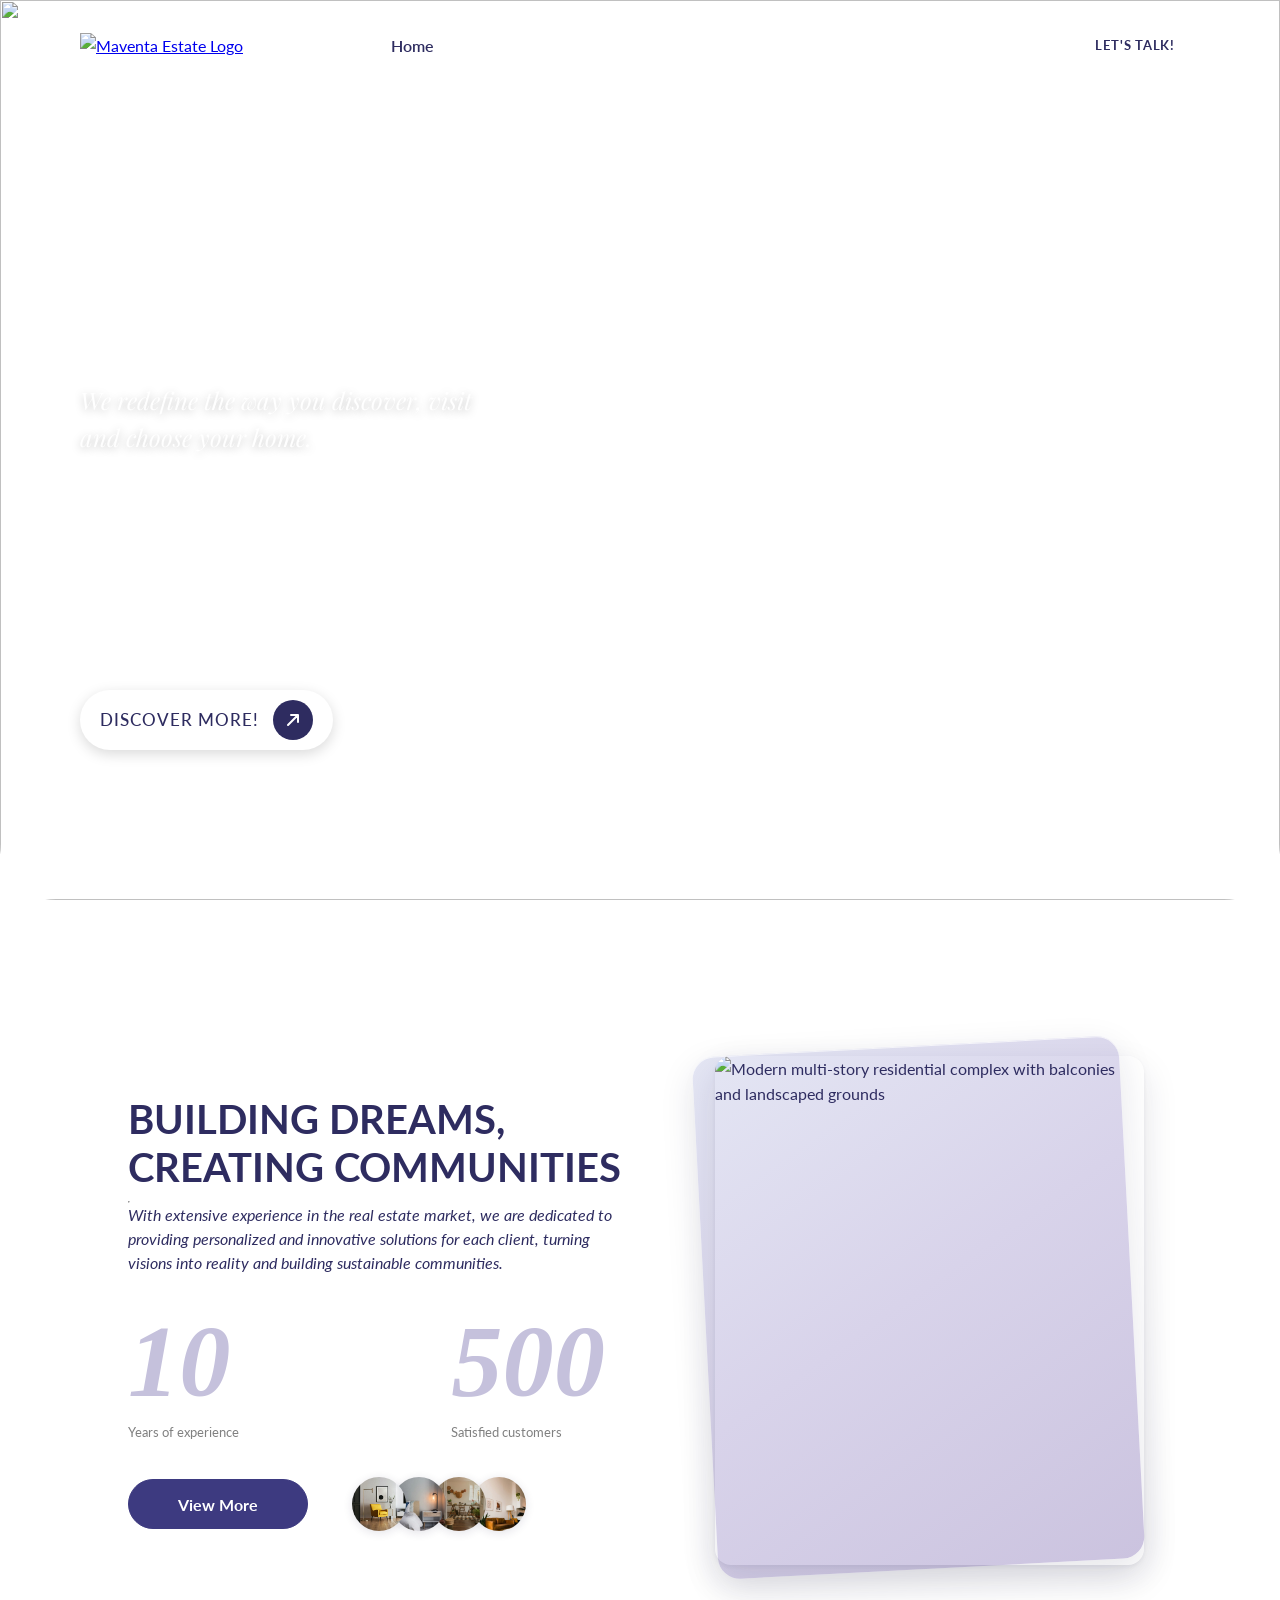
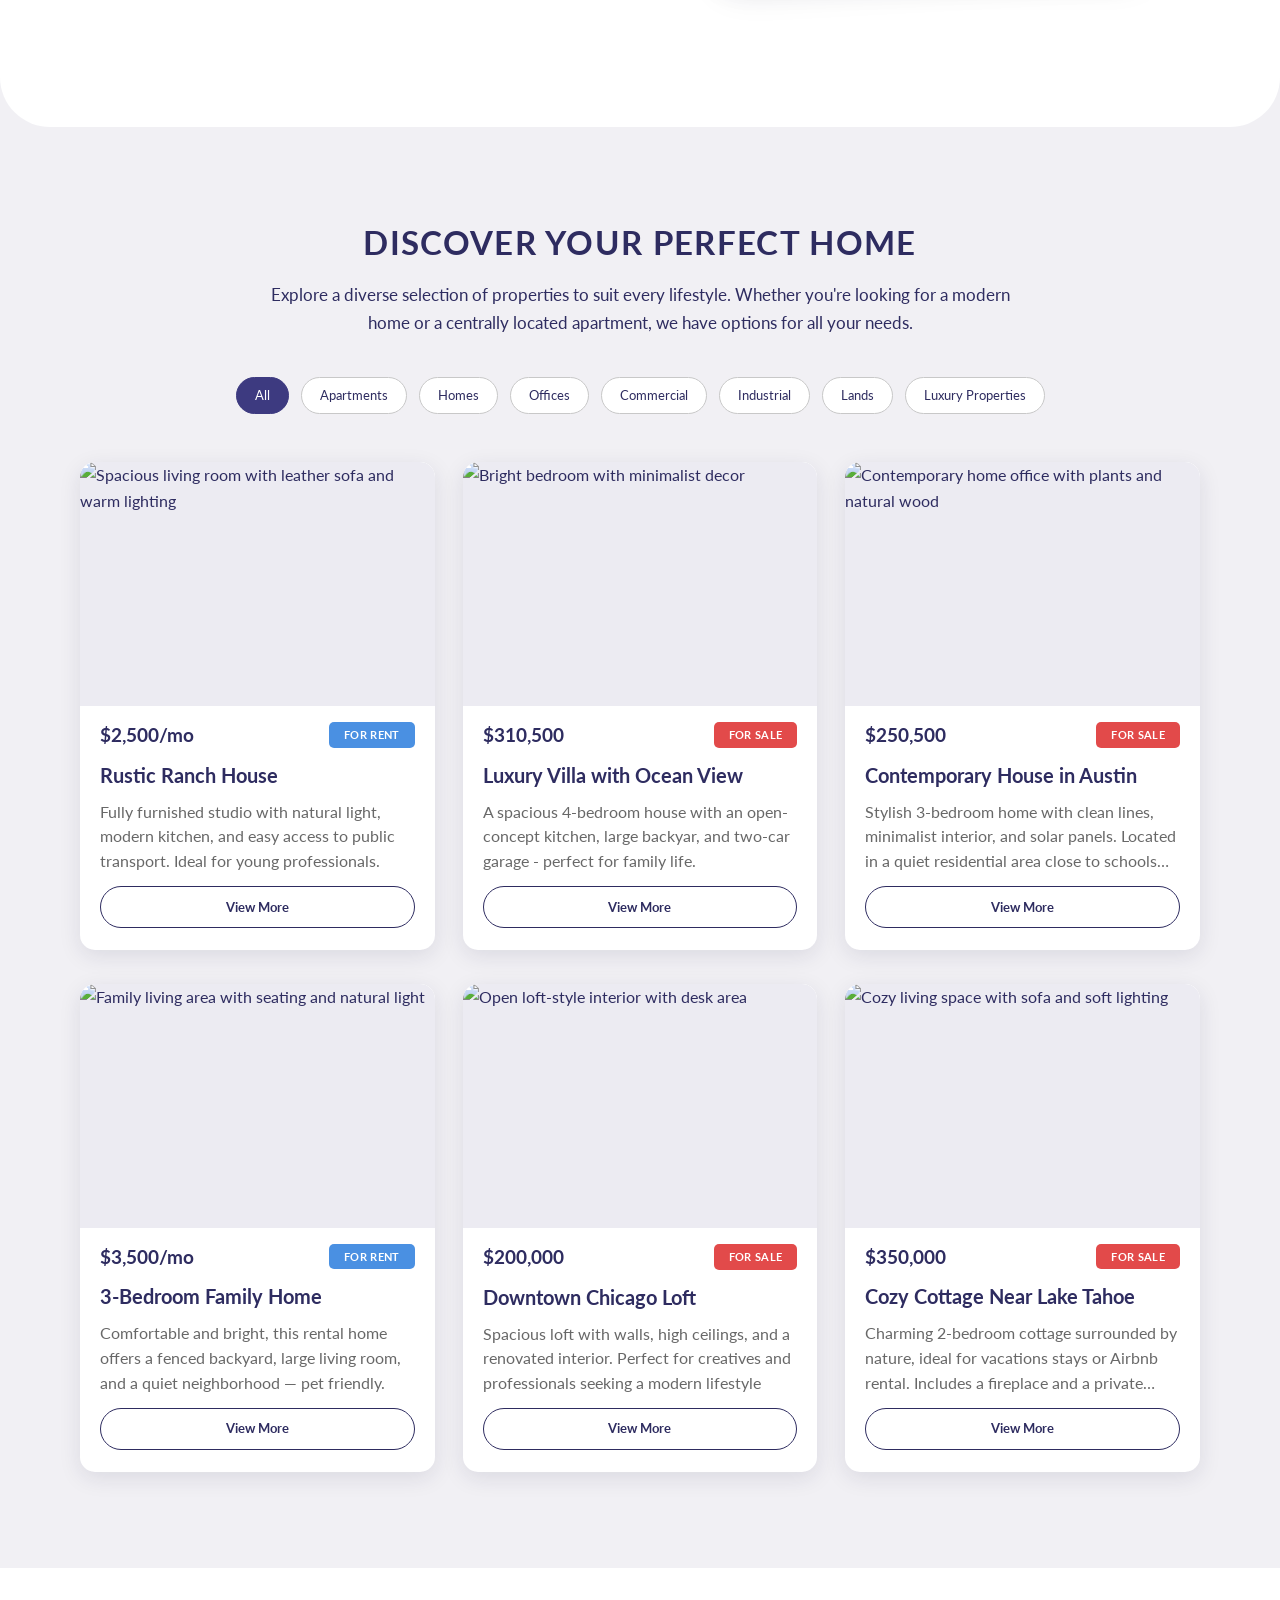
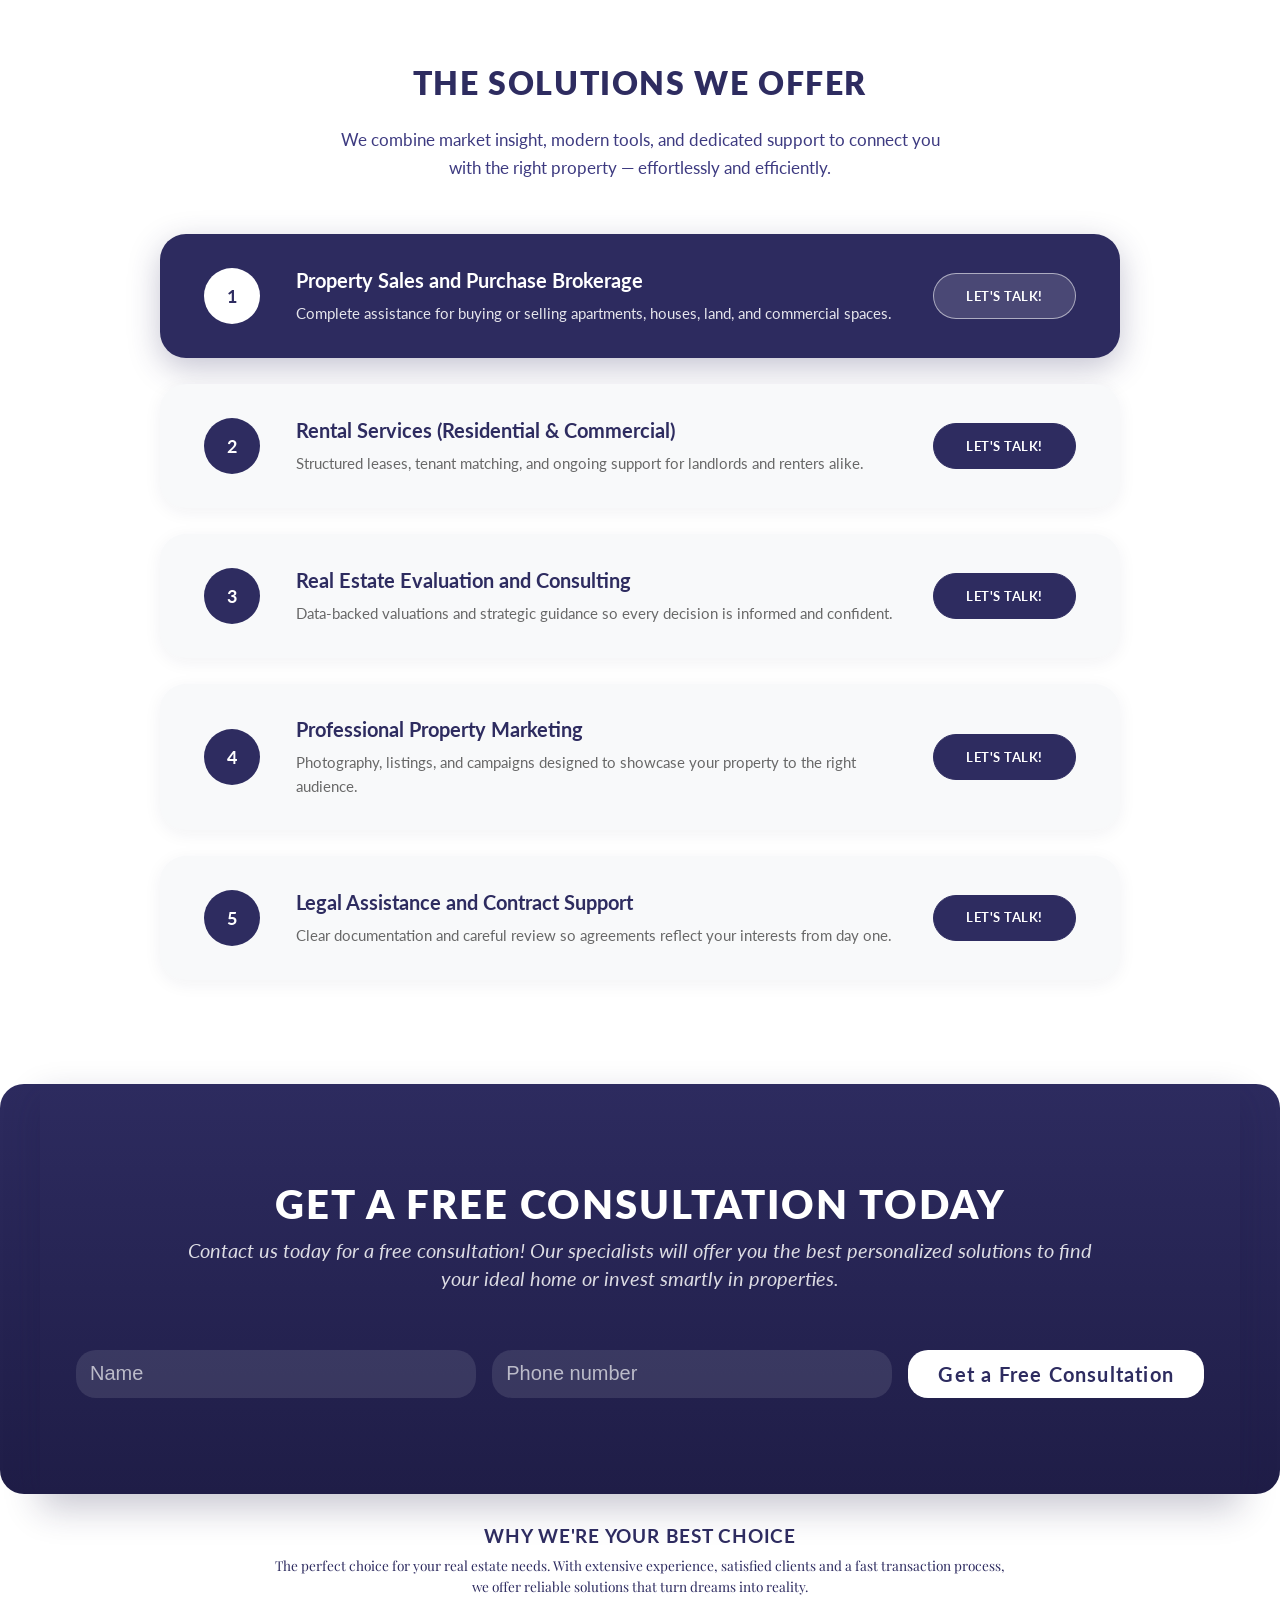
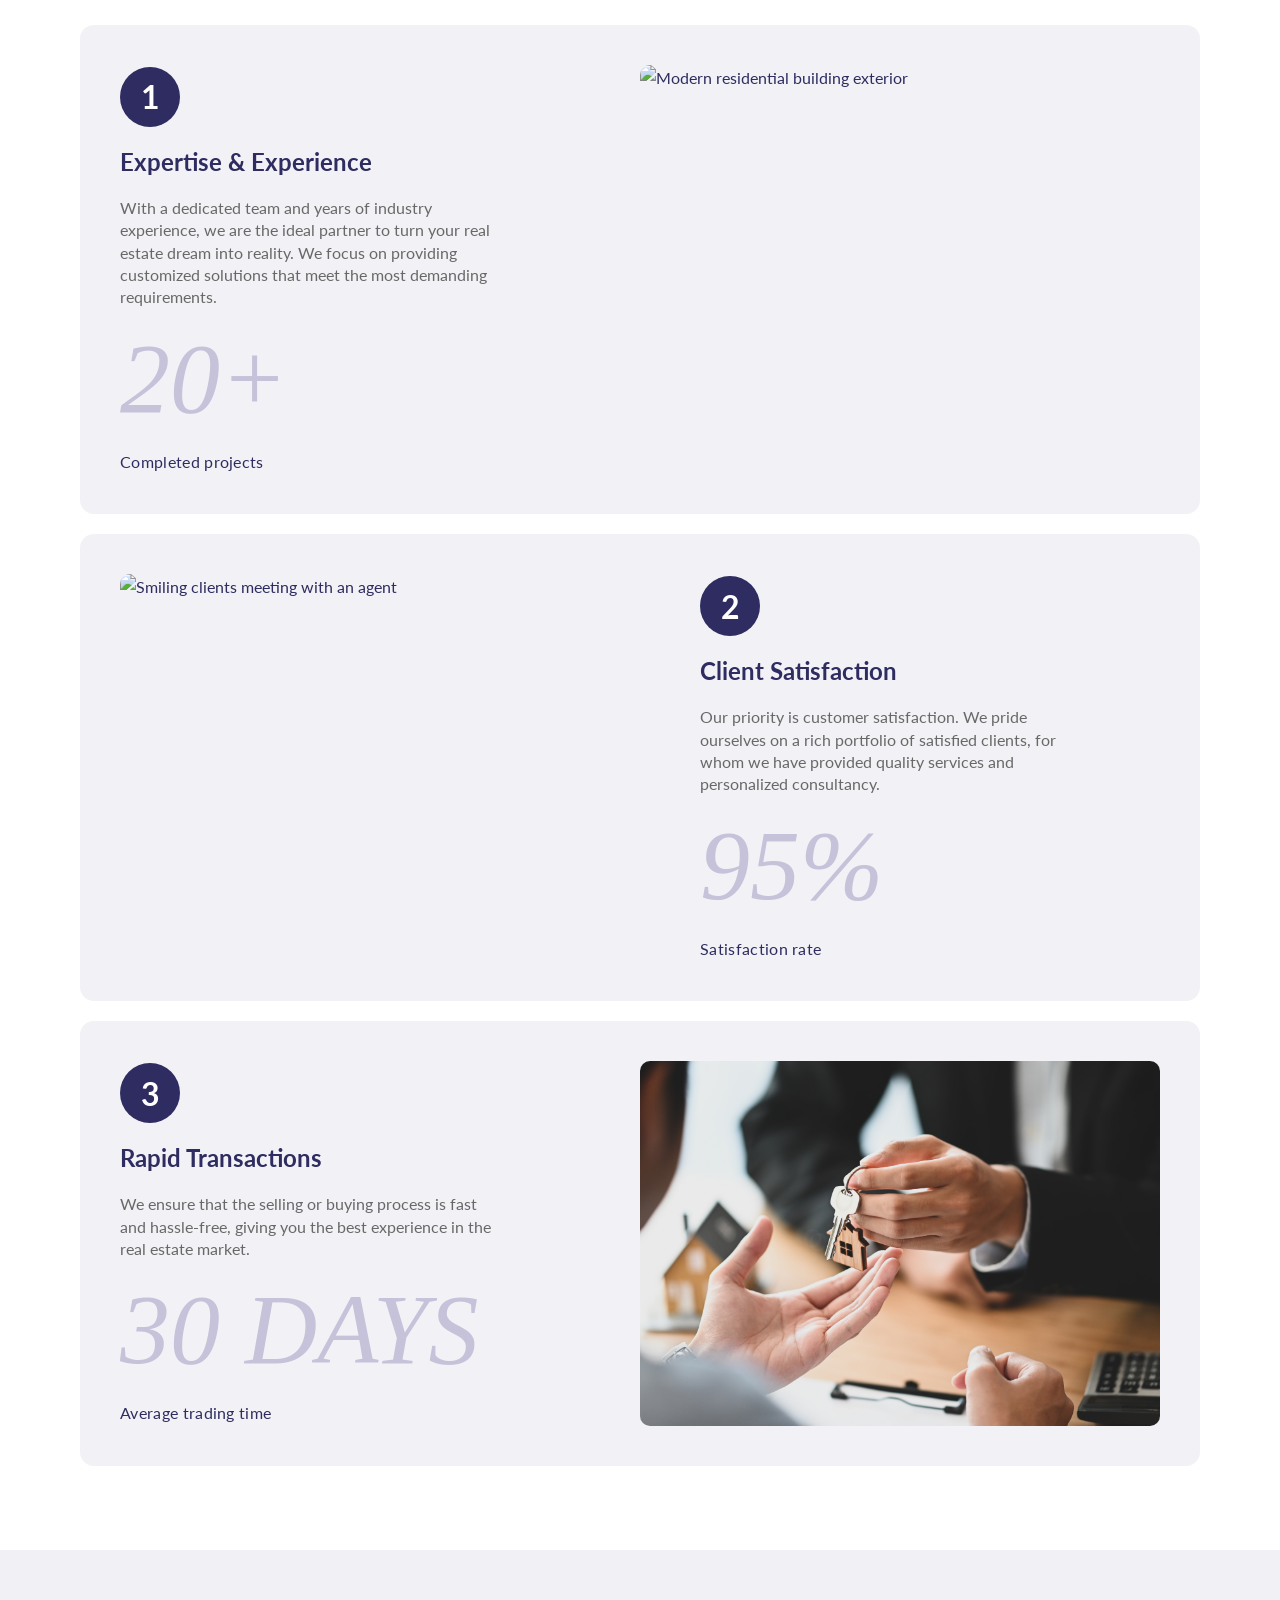
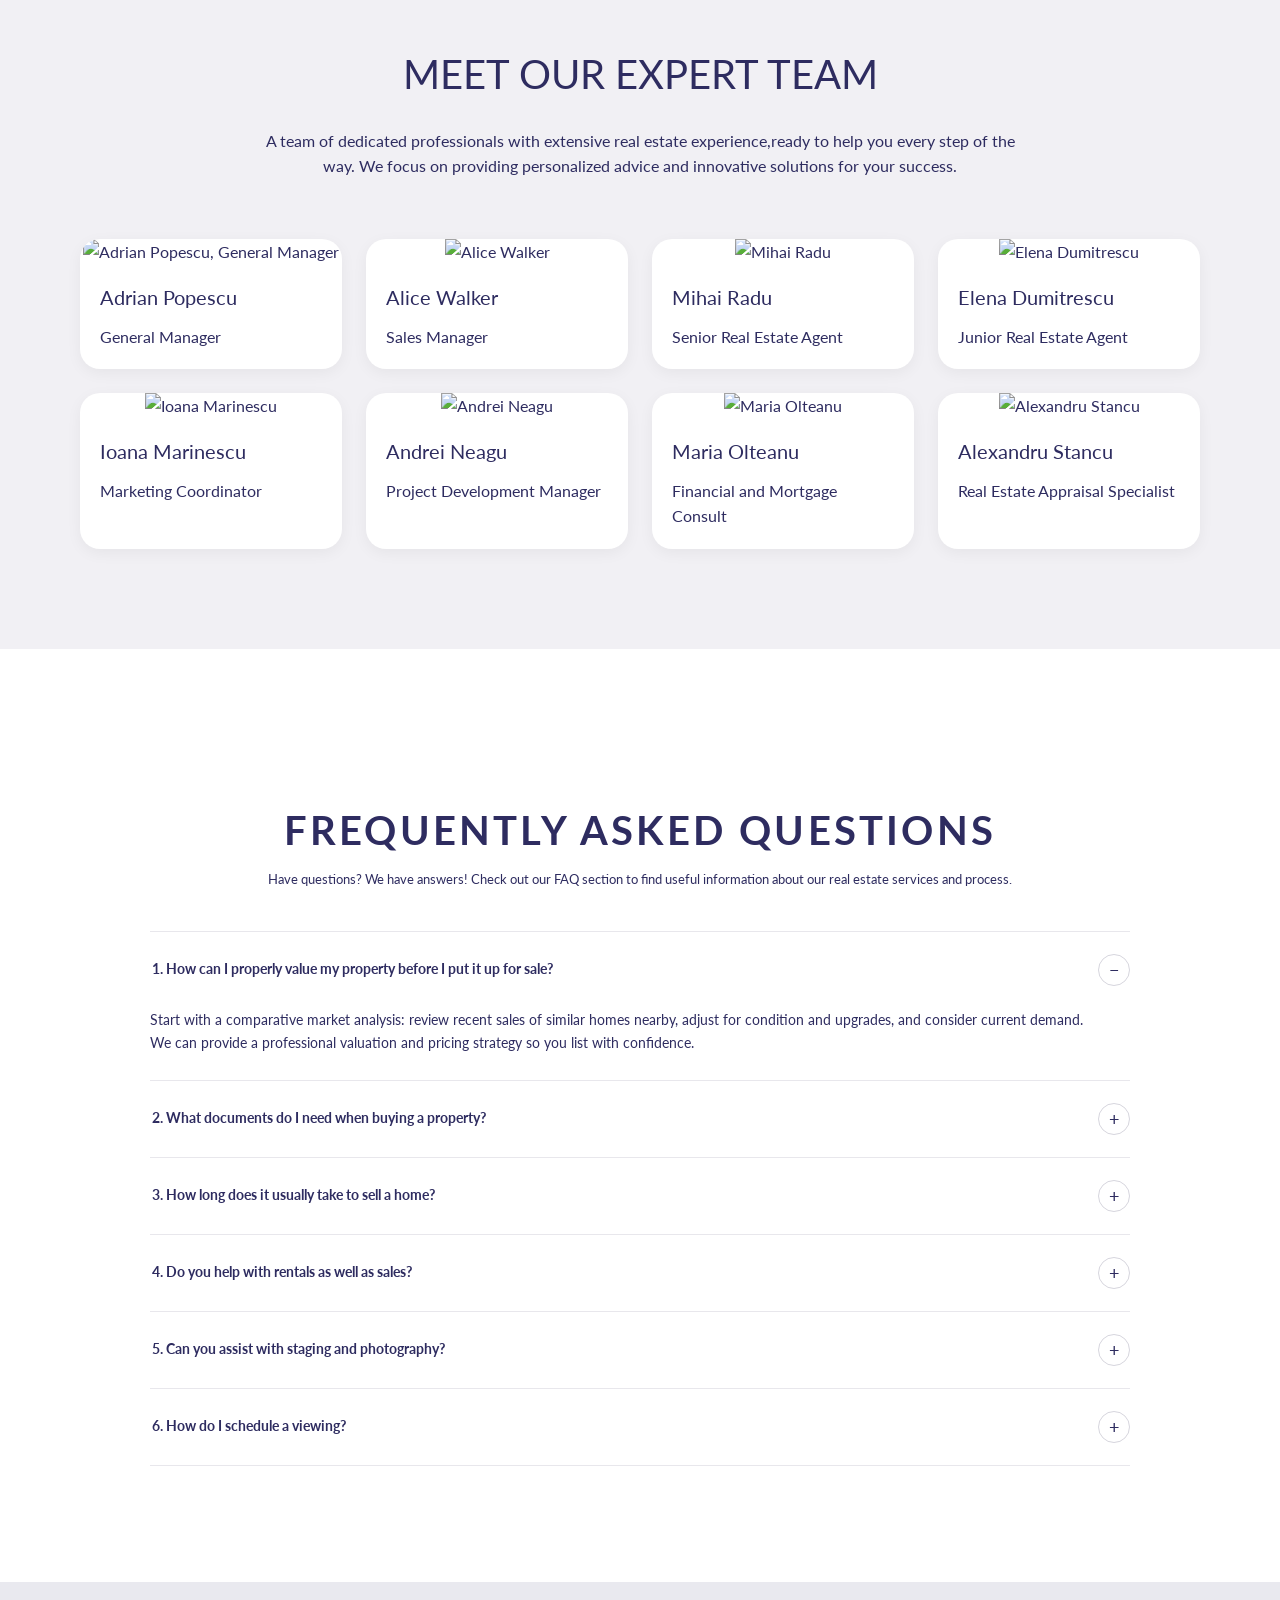
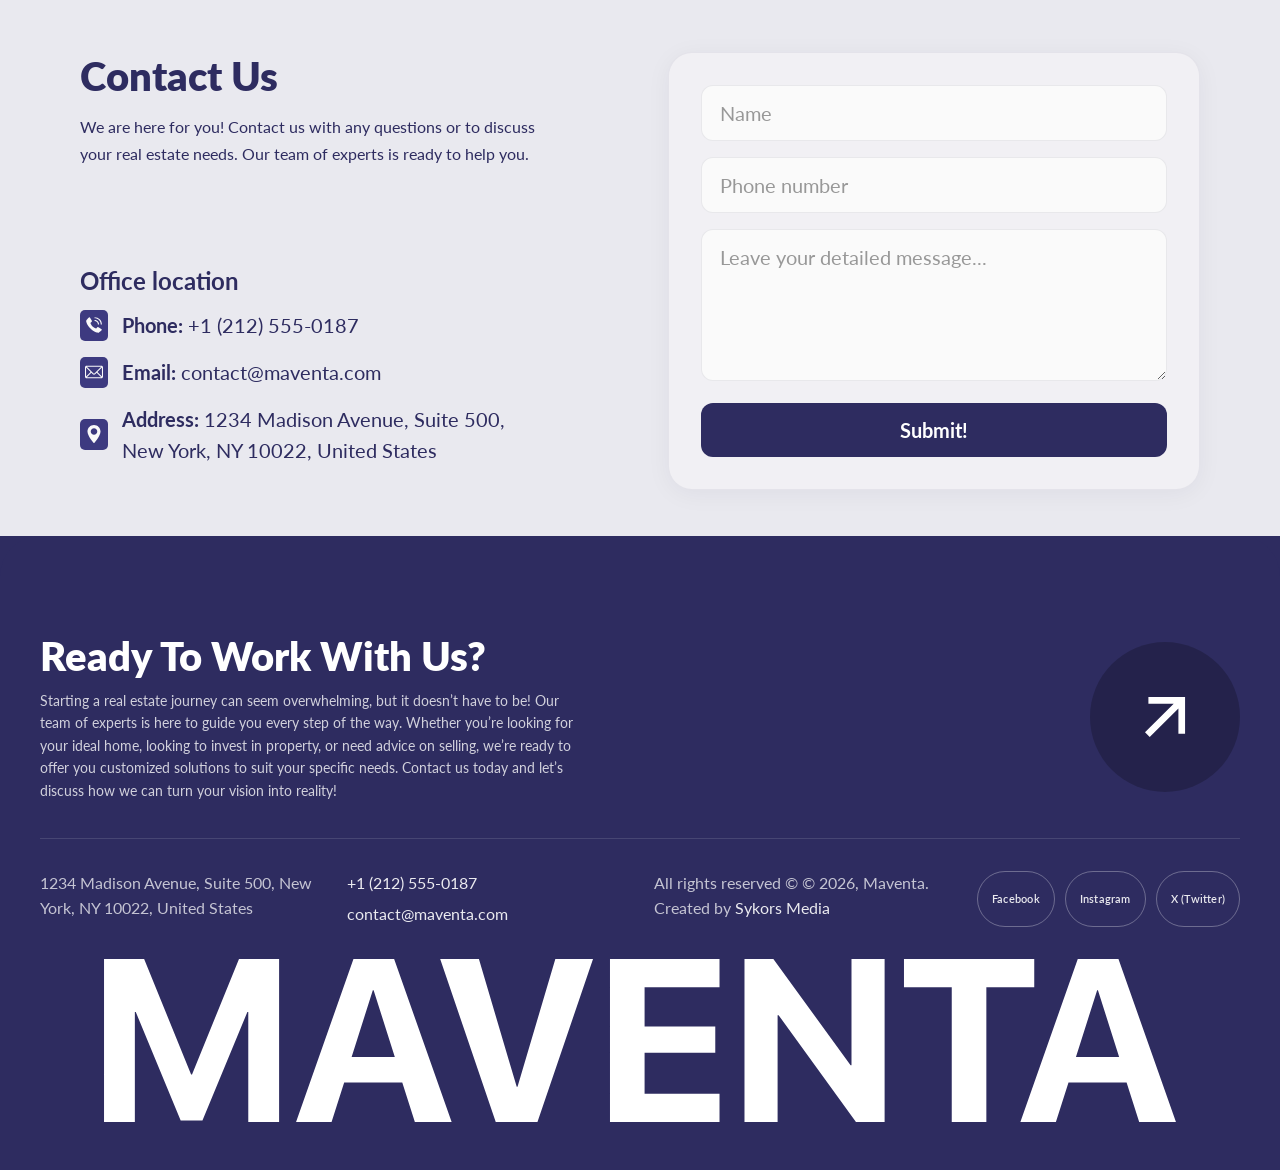
==== commit 3919afac: "full addaptive home page" ====
--- a/index.html
+++ b/index.html
@@ -688,47 +688,64 @@
                 src="assets/team/adrian.jpg"
                 alt="Adrian Popescu, General Manager"
               />
-              <h3 class="team-card-title">Adrian Popescu</h3>
-              <p class="team-card-subtitle">General Manager</p>
+              <div class="team-card-main">
+                <h3 class="team-card-title">Adrian Popescu</h3>
+                <p class="team-card-subtitle">General Manager</p>
+              </div>
             </article>
             <article class="team-card">
               <img src="assets/team/alice.jpg" alt="Alice Walker" />
-              <h3 class="team-card-title">Alice Walker</h3>
-
-              <p class="team-card-subtitle">Sales Manager</p>
+              <div class="team-card-main">
+                <h3 class="team-card-title">Alice Walker</h3>
+                <p class="team-card-subtitle">Sales Manager</p>
+              </div>
             </article>
             <article class="team-card">
               <img src="assets/team/mihai.png" alt="Mihai Radu" />
-              <h3 class="team-card-title">Mihai Radu</h3>
-              <p class="team-card-subtitle">Senior Real Estate Agent</p>
+              <div class="team-card-main">
+                <h3 class="team-card-title">Mihai Radu</h3>
+                <p class="team-card-subtitle">Senior Real Estate Agent</p>
+              </div>
             </article>
             <article class="team-card">
               <img src="assets/team/elena.jpg" alt="Elena Dumitrescu" />
-              <h3 class="team-card-title">Elena Dumitrescu</h3>
-              <p class="team-card-subtitle">Junior Real Estate Agent</p>
+              <div class="team-card-main">
+                <h3 class="team-card-title">Elena Dumitrescu</h3>
+                <p class="team-card-subtitle">Junior Real Estate Agent</p>
+              </div>
             </article>
             <article class="team-card">
               <img src="assets/team/ioana.png" alt="Ioana Marinescu" />
-              <h3 class="team-card-title">Ioana Marinescu</h3>
-              <p class="team-card-subtitle">Marketing Coordinator</p>
+              <div class="team-card-main">
+                <h3 class="team-card-title">Ioana Marinescu</h3>
+                <p class="team-card-subtitle">Marketing Coordinator</p>
+              </div>
             </article>
 
             <article class="team-card">
               <img src="assets/team/andrei.jpg" alt="Andrei Neagu" />
-              <h3 class="team-card-title">Andrei Neagu</h3>
-              <p class="team-card-subtitle">Project Development Manager</p>
+              <div class="team-card-main">
+                <h3 class="team-card-title">Andrei Neagu</h3>
+                <p class="team-card-subtitle">Project Development Manager</p>
+              </div>
             </article>
 
             <article class="team-card">
               <img src="assets/team/maria.png" alt="Maria Olteanu" />
-              <h3 class="team-card-title">Maria Olteanu</h3>
-              <p class="team-card-subtitle">Financial and Mortgage Consult</p>
+              <div class="team-card-main">
+                <h3 class="team-card-title">Maria Olteanu</h3>
+                <p class="team-card-subtitle">Financial and Mortgage Consult</p>
+              </div>
             </article>
 
             <article class="team-card">
               <img src="assets/team/alexandru.jpg" alt="Alexandru Stancu" />
-              <h3 class="team-card-title">Alexandru Stancu</h3>
-              <p class="team-card-subtitle">Real Estate Appraisal Specialist</p>
+              <div class="team-card-main">
+                <h3 class="team-card-title">Alexandru Stancu</h3>
+                <p class="team-card-subtitle">
+                  Real Estate Appraisal Specialist
+                </p>
+              </div>
             </article>
           </div>
         </div>
@@ -739,11 +756,12 @@
           <div class="faq-section__panel">
             <header class="faq-section__header">
               <h2 id="faq-heading" class="faq-section__title">
-                Frequently asked questions
+                Frequently Asked Questions
               </h2>
               <p class="faq-section__intro">
-                Quick answers about selling, buying, and working with our team.
-                Open a question to read more.
+                Have questions? We have answers! Check out our FAQ section to
+                find useful information about our real estate services and
+                process.
               </p>
             </header>
             <div class="faq-accordion">
@@ -858,89 +876,47 @@
               Contact Us
             </h2>
             <p class="contact-section__lead">
-              Whether you are buying, selling, or exploring options, we are here
-              to help. Reach out and we will respond as soon as possible.
+              We are here for you! Contact us with any questions or to discuss
+              your real estate needs. Our team of experts is ready to help you.
             </p>
             <h3 class="contact-section__subhead">Office location</h3>
             <ul class="contact-section__list">
               <li class="contact-section__row">
                 <span class="contact-section__icon" aria-hidden="true">
-                  <svg
-                    width="20"
-                    height="20"
-                    viewBox="0 0 24 24"
-                    fill="none"
-                    xmlns="http://www.w3.org/2000/svg"
-                  >
-                    <path
-                      d="M22 16.92v3a2 2 0 0 1-2.18 2 19.79 19.79 0 0 1-8.63-3.07 19.5 19.5 0 0 1-6-6 19.79 19.79 0 0 1-3.07-8.67A2 2 0 0 1 4.11 2h3a2 2 0 0 1 2 1.72c.127.96.361 1.903.7 2.81a2 2 0 0 1-.45 2.11L8.09 10.91a16 16 0 0 0 6 6l2.27-2.27a2 2 0 0 1 2.11-.45c.907.339 1.85.573 2.81.7A2 2 0 0 1 22 16.92z"
-                      stroke="currentColor"
-                      stroke-width="1.5"
-                      stroke-linecap="round"
-                      stroke-linejoin="round"
-                    />
-                  </svg>
+                  <img src="/assets/icons/phone.svg" />
                 </span>
-                <a class="contact-section__link" href="tel:+12125550187"
-                  >+1 (212) 555-0187</a
-                >
+                <a class="contact-section__link" href="tel:+12125550187">
+                  <span style="font-weight: bold">Phone:</span>
+                  +1 (212) 555-0187
+                </a>
               </li>
               <li class="contact-section__row">
                 <span class="contact-section__icon" aria-hidden="true">
-                  <svg
-                    width="20"
-                    height="20"
-                    viewBox="0 0 24 24"
-                    fill="none"
-                    xmlns="http://www.w3.org/2000/svg"
-                  >
-                    <path
-                      d="M4 4h16c1.1 0 2 .9 2 2v12c0 1.1-.9 2-2 2H4c-1.1 0-2-.9-2-2V6c0-1.1.9-2 2-2z"
-                      stroke="currentColor"
-                      stroke-width="1.5"
-                    />
-                    <path
-                      d="m22 6-10 7L2 6"
-                      stroke="currentColor"
-                      stroke-width="1.5"
-                      stroke-linecap="round"
-                      stroke-linejoin="round"
-                    />
-                  </svg>
+                  <img src="/assets/icons/email.svg" />
                 </span>
                 <a
                   class="contact-section__link"
                   href="mailto:contact@maventa.com"
+                >
+                  <span style="font-weight: bold">Email: </span
                   >contact@maventa.com</a
                 >
               </li>
               <li class="contact-section__row">
                 <span class="contact-section__icon" aria-hidden="true">
-                  <svg
-                    width="20"
-                    height="20"
-                    viewBox="0 0 24 24"
-                    fill="none"
-                    xmlns="http://www.w3.org/2000/svg"
-                  >
-                    <path
-                      d="M21 10c0 7-9 13-9 13S3 17 3 10a9 9 0 1 1 18 0z"
-                      stroke="currentColor"
-                      stroke-width="1.5"
-                    />
-                    <circle
-                      cx="12"
-                      cy="10"
-                      r="3"
-                      stroke="currentColor"
-                      stroke-width="1.5"
-                    />
-                  </svg>
+                  <img src="/assets/icons/address.svg" />
                 </span>
-                <span class="contact-section__text"
-                  >1234 Madison Avenue, Suite 500, New York, NY 10022, United
-                  States</span
-                >
+                <span class="contact-section__text">
+                  <a
+                    href="https://www.google.com/maps?q=1234+Madison+Avenue,+Suite+500,+New+York,+NY+10022,+USA"
+                    target="_blank"
+                    rel="noopener noreferrer"
+                  >
+                    <span style="font-weight: bold">Address: </span>
+                    1234 Madison Avenue, Suite 500, New York, NY 10022, United
+                    States
+                  </a>
+                </span>
               </li>
             </ul>
           </div>
@@ -989,8 +965,12 @@
         <div class="site-footer__cta-copy">
           <h2 class="site-footer__cta-title">Ready To Work With Us?</h2>
           <p class="site-footer__cta-text">
-            Tell us about your goals and we will match you with the right
-            specialist — from first conversation to closing.
+            Starting a real estate journey can seem overwhelming, but it doesn’t
+            have to be! Our team of experts is here to guide you every step of
+            the way. Whether you’re looking for your ideal home, looking to
+            invest in property, or need advice on selling, we’re ready to offer
+            you customized solutions to suit your specific needs. Contact us
+            today and let’s discuss how we can turn your vision into reality!
           </p>
         </div>
         <a
@@ -998,34 +978,29 @@
           class="site-footer__cta-btn"
           aria-label="Go to contact form"
         >
-          <svg
-            width="28"
-            height="28"
-            viewBox="0 0 24 24"
-            fill="none"
-            xmlns="http://www.w3.org/2000/svg"
-            aria-hidden="true"
-          >
-            <path
-              d="M7 17L17 7M17 7H10M17 7V14"
-              stroke="currentColor"
-              stroke-width="2"
-              stroke-linecap="round"
-              stroke-linejoin="round"
-            />
-          </svg>
+          <img src="/assets/icons/arrow-right-up.svg" />
         </a>
       </div>
       <div class="container site-footer__meta">
         <p class="site-footer__col site-footer__address">
-          1234 Madison Avenue, Suite 500, New York, NY 10022, United States
+          <a
+            href="https://maps.google.com/?q=1234+Madison+Avenue,+Suite+500,+New+York,+NY+10022,+United+States"
+            target="_blank"
+            rel="noreferrer"
+          >
+            1234 Madison Avenue, Suite 500, New York, NY 10022, United States
+          </a>
         </p>
         <div class="site-footer__col site-footer__reach">
           <a href="tel:+12125550187">+1 (212) 555-0187</a>
           <a href="mailto:contact@maventa.com">contact@maventa.com</a>
         </div>
         <p class="site-footer__col site-footer__legal">
-          All rights reserved © <span id="footer-year">2026</span>, Maventa
+          All rights reserved © <span id="footer-year">© 2026</span>, Maventa.
+          Created by
+          <a href="https://sykors.com" target="_blank" rel="noreferrer"
+            >Sykors Media</a
+          >
         </p>
         <div class="site-footer__col site-footer__social">
           <a href="#" class="site-footer__social-link">Facebook</a>
@@ -1033,7 +1008,11 @@
           <a href="#" class="site-footer__social-link">X (Twitter)</a>
         </div>
       </div>
-      <p class="site-footer__brand">Maventa</p>
+      <div class="container">
+        <div class="site-footer-logo">
+          <img src="assets/home/MAVENTA.svg" />
+        </div>
+      </div>
     </footer>
 
     <script defer src="js/main.js"></script>
--- a/styles/home.css
+++ b/styles/home.css
@@ -1432,11 +1432,17 @@
     margin-bottom: 60px;
     text-align: start;
   }
+  .consultation-section__title {
+    font-size: 34px;
+  }
 
   .consultation-section__input,
   .consultation-section__button {
     flex: none;
     width: 100%;
+  }
+  .consultation-section__button {
+    font-size: 16px;
   }
 }
 
@@ -1651,12 +1657,6 @@
   gap: 24px;
 }
 
-@media (max-width: 768px) {
-  .team-grid {
-    grid-template-columns: repeat(2, 1fr);
-  }
-}
-
 .team-card {
   background: white;
   border-radius: 20px;
@@ -1665,15 +1665,52 @@
   box-shadow: 0 4px 15px rgba(0, 0, 0, 0.05);
 }
 
+.team-card-main {
+  padding: 20px 20px;
+}
+
+.team-card-title {
+  text-align: start;
+  font-size: 20px;
+  font-weight: 400;
+  color: #2e2c60;
+}
 .team-card-subtitle {
-}
-.team-card-title {
+  text-align: start;
+  font-size: 16px;
+  font-weight: 400;
+  color: #2e2c60;
 }
 
 .team-card img {
   width: 100%;
   aspect-ratio: 1/1;
   object-fit: cover;
+}
+
+@media (max-width: 768px) {
+  .team-section {
+    margin: 60px 0px;
+  }
+  .team-grid {
+    grid-template-columns: repeat(1, 1fr);
+  }
+  .team-card {
+    display: flex;
+  }
+  .team-section-title {
+    text-align: start;
+  }
+  .team-section__intro {
+    text-align: start;
+  }
+  .team-card img {
+    width: 110px;
+    border-radius: 20px;
+  }
+  .team-card-main {
+    padding: 20px 10px;
+  }
 }
 
 /* -------------------------------------------------------------------------- */
@@ -1681,31 +1718,27 @@
 /* -------------------------------------------------------------------------- */
 .faq-section {
   padding: clamp(32px, 5vw, 56px) 0 clamp(8px, 2vw, 16px);
-  background: var(--grey-100);
+  background: #ffffff;
 }
 
 .faq-section__panel {
-  max-width: 920px;
-  margin: 0 auto;
-  background: var(--color-white);
-  border-radius: clamp(20px, 3.5vw, 32px);
-  padding: clamp(36px, 5vw, 56px) clamp(22px, 4vw, 48px)
-    clamp(40px, 5.5vw, 64px);
-  box-shadow: 0 12px 40px rgba(29, 27, 68, 0.07);
+  max-width: 980px;
+  margin: 100px auto;
 }
 
 .faq-section__header {
   text-align: center;
-  max-width: 560px;
+  max-width: 780px;
   margin: 0 auto clamp(28px, 4vw, 40px);
 }
 
 .faq-section__title {
   margin: 0;
   font-family: "Lato", sans-serif;
-  font-size: clamp(1rem, 1.35vw, 1.28rem);
-  font-weight: 800;
+  font-size: 40px;
+  font-weight: 700;
   letter-spacing: 0.08em;
+  text-transform: uppercase;
   line-height: 1.25;
   color: var(--primary-darker);
 }
@@ -1714,11 +1747,11 @@
   margin: 14px 0 0;
   font-size: clamp(0.84rem, 1.05vw, 0.95rem);
   line-height: 1.6;
-  color: var(--grey-600);
+  color: var(--primary-darker);
 }
 
 .faq-accordion {
-  max-width: 720px;
+  max-width: auto;
   margin: 0 auto;
 }
 
@@ -1785,7 +1818,7 @@
   margin: 0;
   font-size: 0.875rem;
   line-height: 1.65;
-  color: var(--grey-600);
+  color: var(--primary-darker);
 }
 
 .faq-item__summary:focus-visible {
@@ -1812,8 +1845,16 @@
     padding: clamp(24px, 4vw, 40px) 0 clamp(6px, 1.5vw, 12px);
   }
 
+  .faq-section__panel {
+    margin: 60px auto;
+  }
+
   .faq-section__header {
     margin-bottom: clamp(20px, 3vw, 28px);
+    text-align: start;
+  }
+  .faq-section__title {
+    font-size: 28px;
   }
 
   .faq-item__summary {
@@ -1841,8 +1882,7 @@
 
 @media (max-width: 430px) {
   .faq-section__panel {
-    padding: clamp(22px, 5vw, 32px) clamp(14px, 4vw, 20px)
-      clamp(28px, 5vw, 40px);
+    padding: 0px;
     border-radius: clamp(16px, 4vw, 24px);
   }
 
@@ -1862,7 +1902,7 @@
 /* 9. Contact (home bottom)                                                   */
 /* -------------------------------------------------------------------------- */
 .contact-section {
-  padding: clamp(36px, 5.5vw, 72px) 0 clamp(44px, 7vw, 88px);
+  padding: clamp(36px, 5.5vw, 100px) 0 clamp(44px, 7vw, 100px);
   background: #e9e9ef;
 }
 
@@ -1876,26 +1916,24 @@
 .contact-section__title {
   margin: 0 0 14px;
   font-family: "Lato", sans-serif;
-  font-size: clamp(1.25rem, 1.8vw, 1.65rem);
+  font-size: 40px;
   font-weight: 800;
   color: var(--primary-darker);
 }
 
 .contact-section__lead {
-  margin: 0 0 28px;
-  max-width: 440px;
-  font-size: 0.9rem;
+  margin: 0 0 100px;
+  max-width: 480px;
+  font-size: 16px;
   line-height: 1.65;
-  color: var(--grey-600);
+  color: #2e2c60;
 }
 
 .contact-section__subhead {
   margin: 0 0 14px;
-  font-size: 0.7rem;
+  font-size: 24px;
   font-weight: 700;
-  letter-spacing: 0.1em;
-  text-transform: uppercase;
-  color: var(--primary-darker);
+  color: #2e2c60;
 }
 
 .contact-section__list {
@@ -1904,19 +1942,20 @@
   padding: 0;
   display: flex;
   flex-direction: column;
+  max-width: 440px;
   gap: 16px;
 }
 
 .contact-section__row {
   display: flex;
-  align-items: flex-start;
+  align-items: center;
   gap: 14px;
 }
 
 .contact-section__icon {
-  flex-shrink: 0;
-  color: var(--primary-darker);
-  margin-top: 2px;
+  background-color: #3d3a80;
+  border-radius: 5px;
+  padding: 5px 5px 0px 5px;
 }
 
 .contact-section__icon svg {
@@ -1925,9 +1964,14 @@
 
 .contact-section__link,
 .contact-section__text {
-  font-size: 0.875rem;
+  font-size: 20px;
   line-height: 1.55;
-  color: var(--grey-700);
+  color: #2e2c60;
+}
+
+.contact-section__text a {
+  text-decoration: none;
+  color: #2e2c60;
 }
 
 .contact-section__link {
@@ -1940,7 +1984,7 @@
 }
 
 .contact-section__form-wrap {
-  background: #f4f4f8;
+  background: #f1f0f4;
   border: 1px solid rgba(29, 27, 68, 0.06);
   border-radius: clamp(18px, 2.5vw, 24px);
   padding: clamp(24px, 3.5vw, 32px);
@@ -1960,9 +2004,9 @@
   border-radius: 12px;
   padding: 15px 18px;
   font-family: "Lato", sans-serif;
-  font-size: 0.875rem;
+  font-size: 20px;
   color: var(--primary-darker);
-  background: var(--color-white);
+  background: #fafafa;
   outline: 0;
   box-sizing: border-box;
   transition:
@@ -1993,7 +2037,7 @@
   border-radius: 12px;
   padding: 15px 22px;
   font-family: "Lato", sans-serif;
-  font-size: 0.9rem;
+  font-size: 20px;
   font-weight: 700;
   color: var(--color-white);
   background: var(--primary-darker);
--- a/styles/footer.css
+++ b/styles/footer.css
@@ -29,7 +29,7 @@
 .site-footer__cta-title {
   margin: 0 0 10px;
   font-family: "Lato", sans-serif;
-  font-size: clamp(1.12rem, 1.65vw, 1.5rem);
+  font-size: 40px;
   font-weight: 800;
   color: var(--color-white);
 }
@@ -43,8 +43,8 @@
 
 .site-footer__cta-btn {
   flex-shrink: 0;
-  width: clamp(58px, 8vw, 76px);
-  height: clamp(58px, 8vw, 76px);
+  width: 150px;
+  height: 150px;
   border-radius: 50%;
   display: inline-flex;
   align-items: center;
@@ -73,7 +73,7 @@
   gap: clamp(18px, 2.2vw, 28px);
   padding: clamp(20px, 3vw, 32px) 0;
   border-top: 1px solid rgba(255, 255, 255, 0.12);
-  font-size: 0.74rem;
+  font-size: 16px;
   line-height: 1.55;
   color: rgba(255, 255, 255, 0.72);
 }
@@ -85,6 +85,13 @@
 
 .site-footer__meta a:hover {
   text-decoration: underline;
+}
+
+.site-footer__address a,
+.site-footer__address a:hover,
+.site-footer__address a:focus-visible {
+  color: rgba(255, 255, 255, 0.72);
+  text-decoration: none;
 }
 
 .site-footer__reach {
@@ -136,6 +143,20 @@
   pointer-events: none;
 }
 
+.site-footer-logo {
+  display: flex;
+  align-items: center;
+  justify-content: center;
+  width: 100%;
+  padding-inline: clamp(12px, 3vw, 24px);
+}
+
+.site-footer-logo img {
+  display: block;
+  width: min(100%, 1180px);
+  height: auto;
+}
+
 @media (max-width: 1024px) {
   .site-footer__meta {
     grid-template-columns: 1fr 1fr;
@@ -151,29 +172,35 @@
 }
 
 @media (max-width: 768px) {
+  .site-footer .container {
+    padding-inline: 20px;
+  }
+
   .site-footer__top {
     flex-direction: column;
-    align-items: center;
-    text-align: center;
+    align-items: flex-start;
+    text-align: left;
     gap: 18px;
     padding: clamp(22px, 4vw, 32px) 0 clamp(16px, 3vw, 24px);
   }
 
   .site-footer__cta-copy {
     max-width: 100%;
-    text-align: center;
+    text-align: left;
   }
 
   .site-footer__cta-title {
-    text-align: center;
+    font-size: 32px;
+    text-align: left;
   }
 
   .site-footer__cta-text {
-    text-align: center;
+    font-size: 16px;
+    text-align: left;
   }
 
   .site-footer__cta-btn {
-    align-self: center;
+    align-self: flex-start;
   }
 
   .site-footer__curve {
@@ -183,23 +210,29 @@
 
   .site-footer__meta {
     grid-template-columns: 1fr;
-    text-align: center;
-    justify-items: center;
+    text-align: left;
+    justify-items: flex-start;
     padding: clamp(16px, 3vw, 24px) 0;
     gap: 14px;
+    font-size: 16px;
   }
 
   .site-footer__address,
   .site-footer__legal {
-    text-align: center;
+    color: #ffffff;
+    text-align: left;
   }
 
   .site-footer__reach {
-    align-items: center;
+    align-items: flex-start;
   }
 
   .site-footer__social {
-    justify-content: center;
+    justify-content: flex-start;
+  }
+
+  .site-footer-logo img {
+    width: min(100%, 460px);
   }
 }
 
@@ -209,15 +242,12 @@
   }
 
   .site-footer__cta-title {
-    font-size: clamp(1rem, 4.8vw, 1.25rem);
+    font-size: 32px;
   }
 
   .site-footer__cta-text {
-    font-size: 0.82rem;
-  }
-
-  .site-footer__meta {
-    font-size: 0.7rem;
+    color: #ffffff;
+    font-size: 16px;
   }
 
   .site-footer__brand {
@@ -225,4 +255,12 @@
     font-size: clamp(2.25rem, 14vw, 3.5rem);
     letter-spacing: 0.04em;
   }
-}
+
+  .site-footer-logo {
+    padding-inline: 0;
+  }
+
+  .site-footer-logo img {
+    width: min(100%, 320px);
+  }
+}
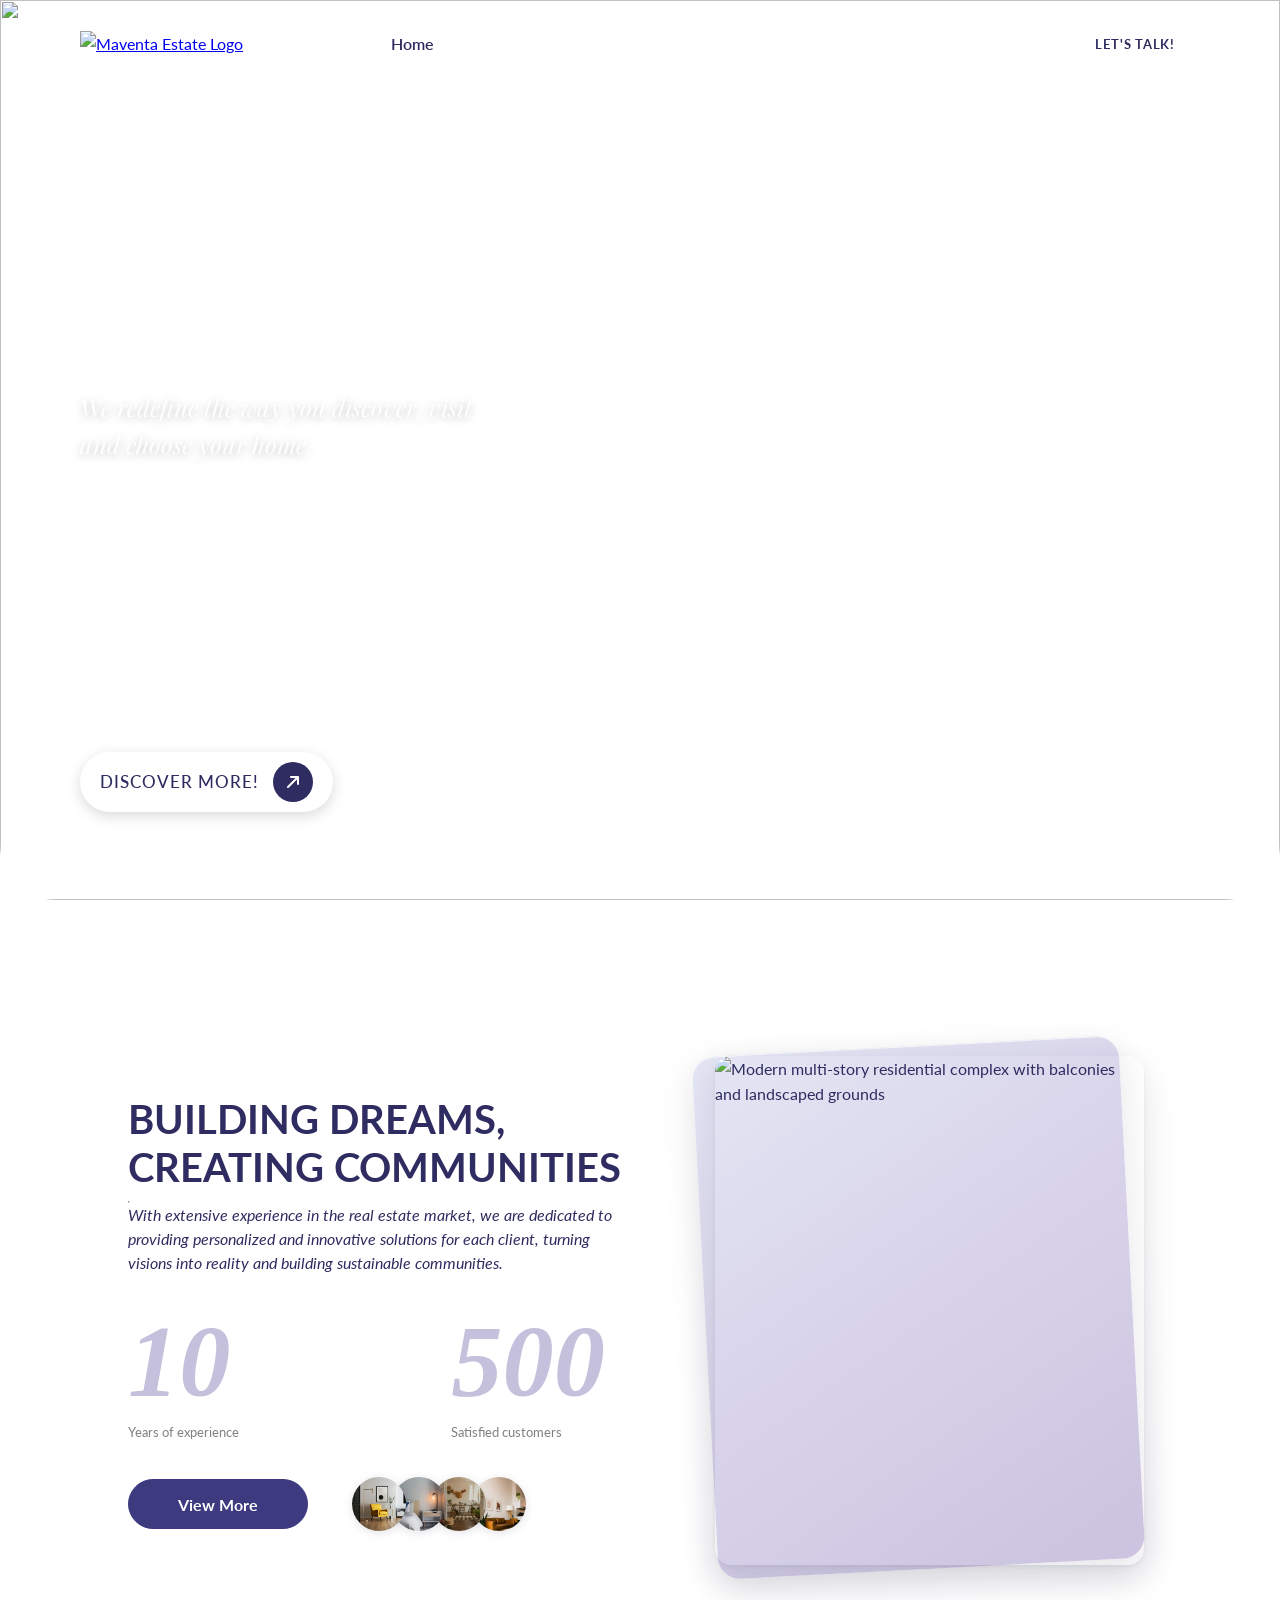
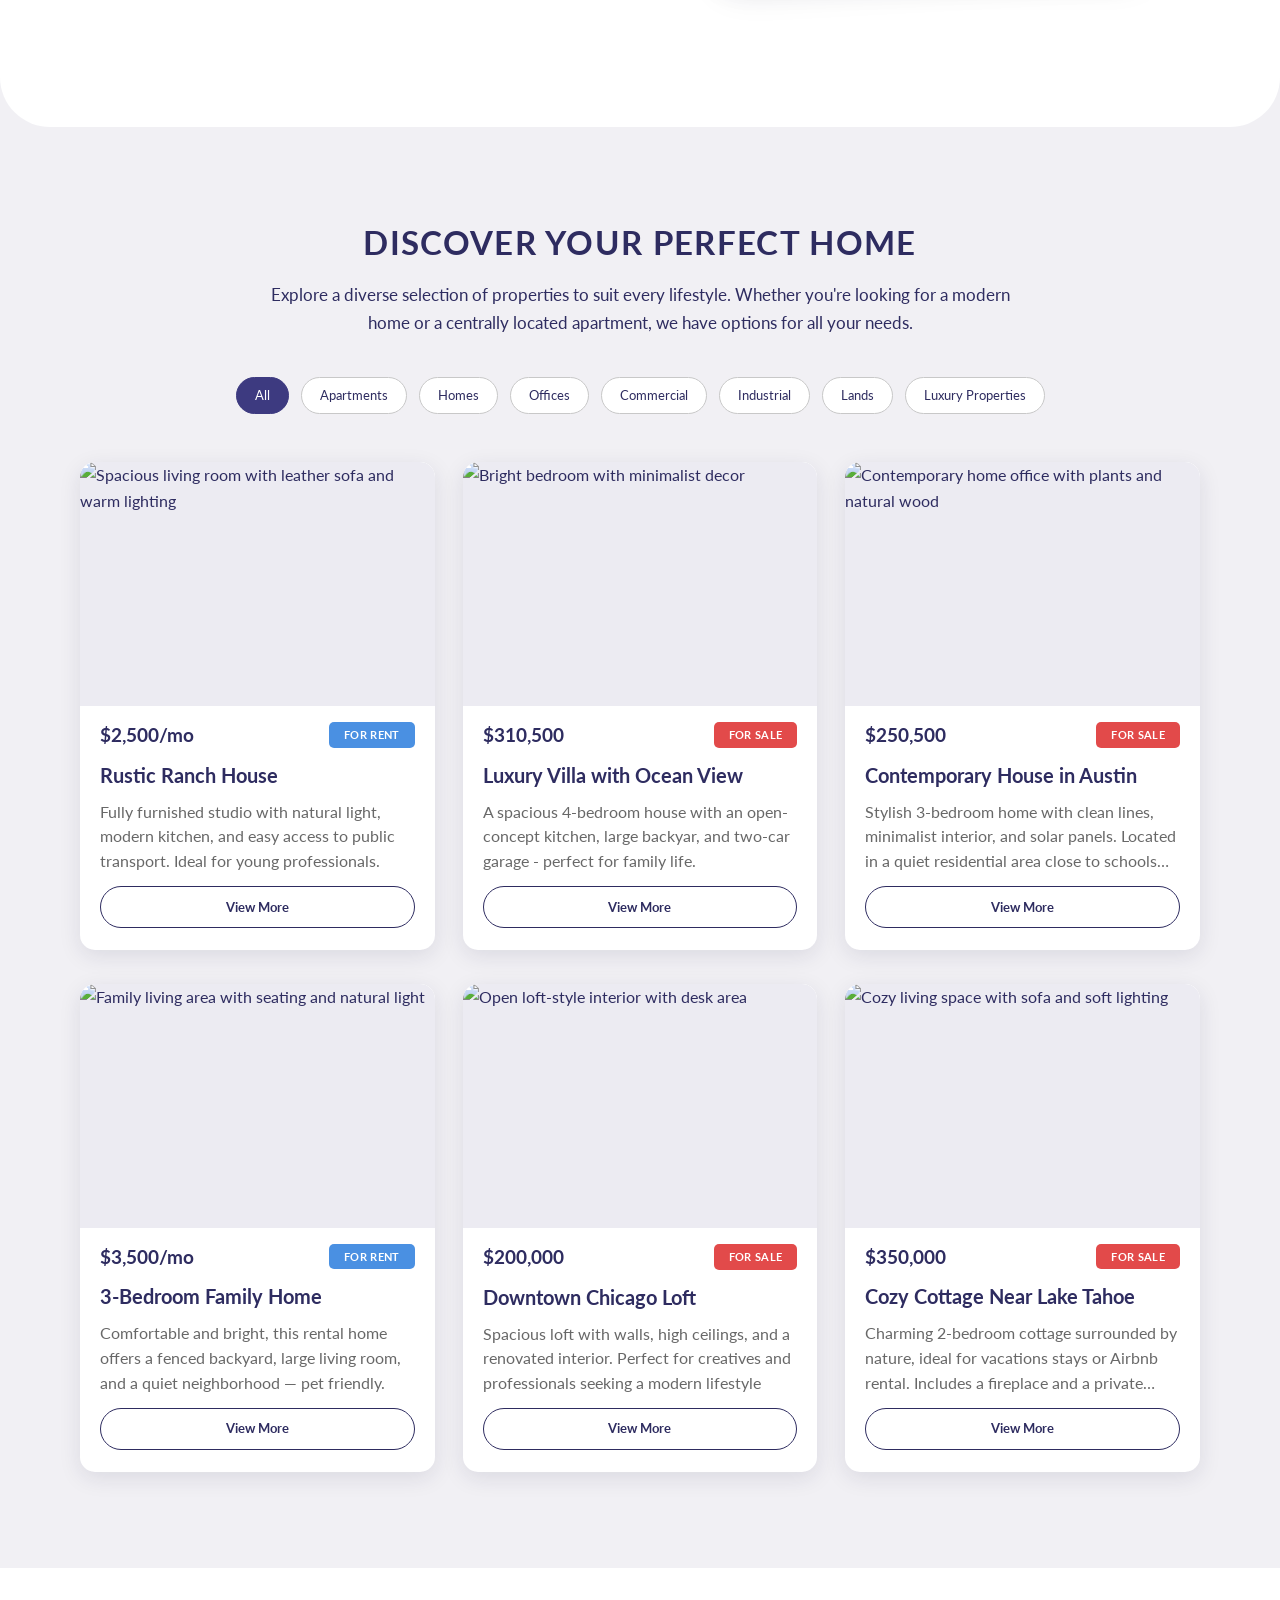
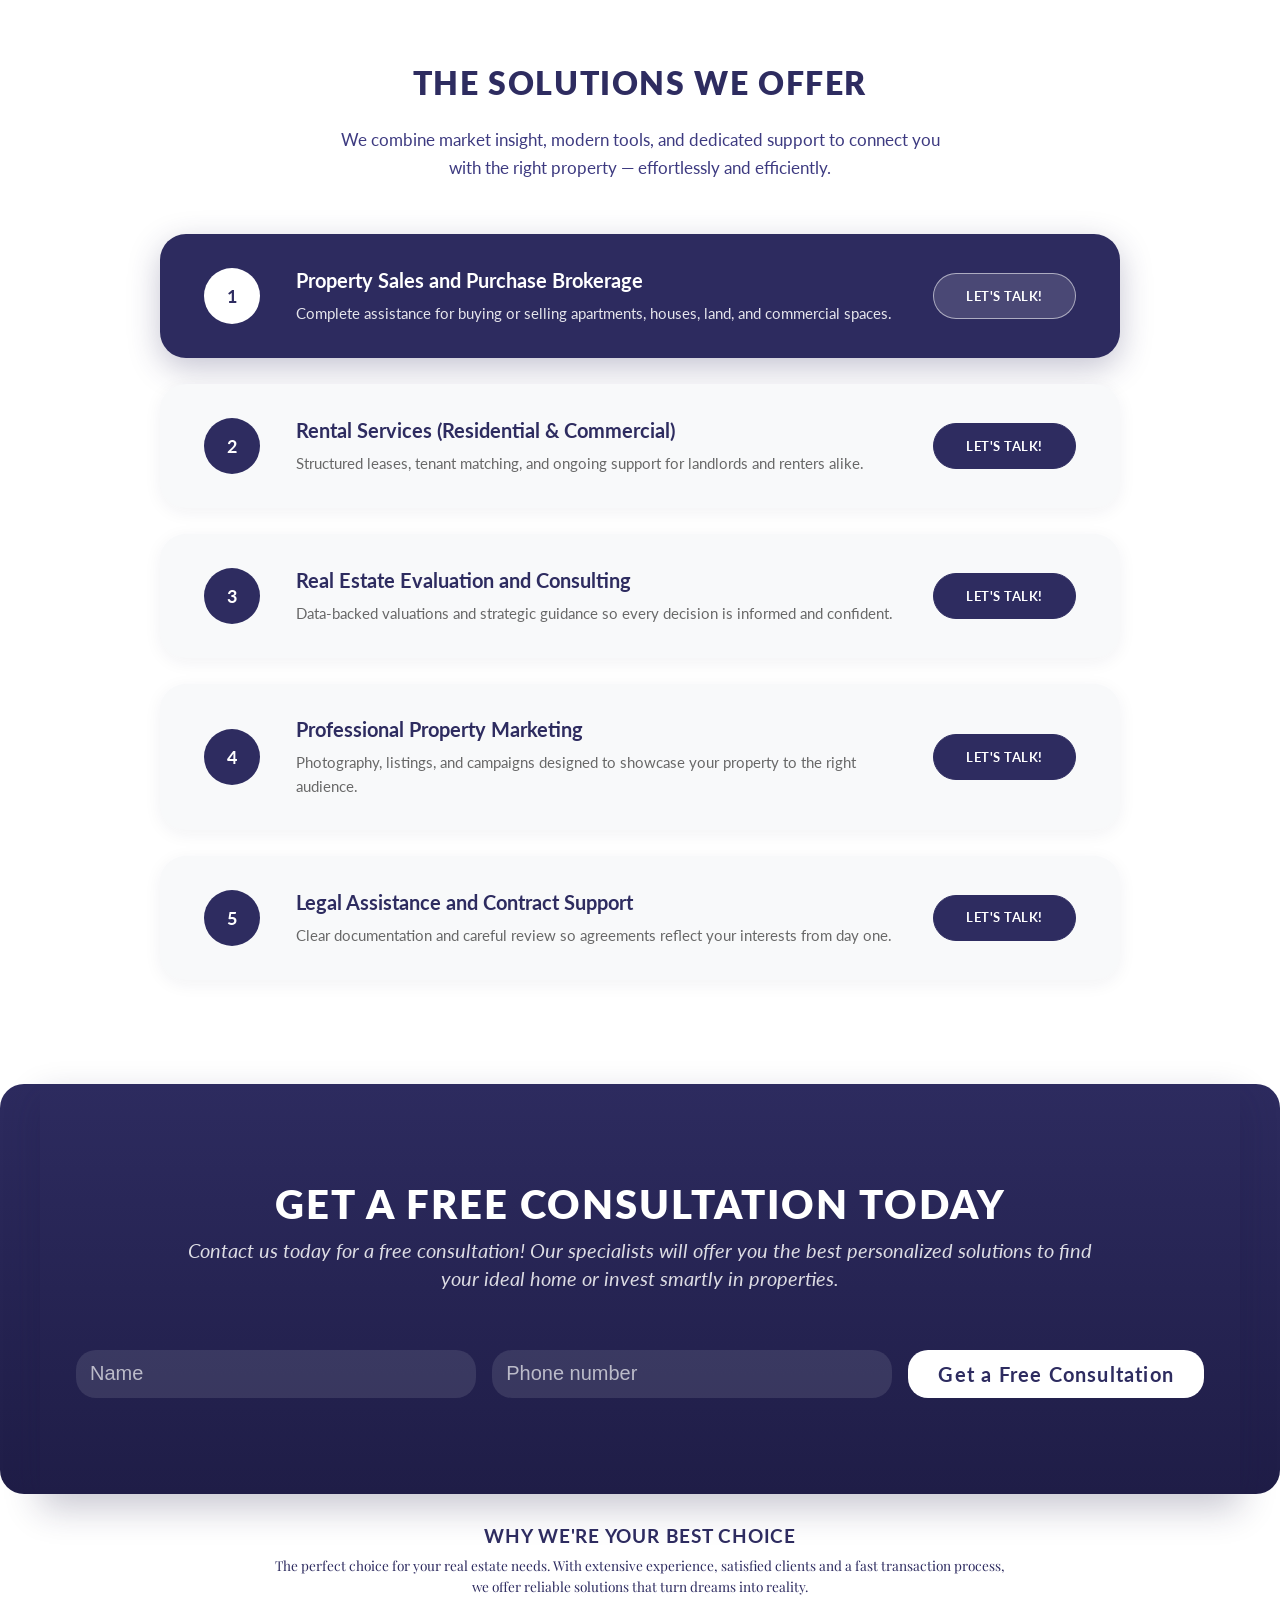
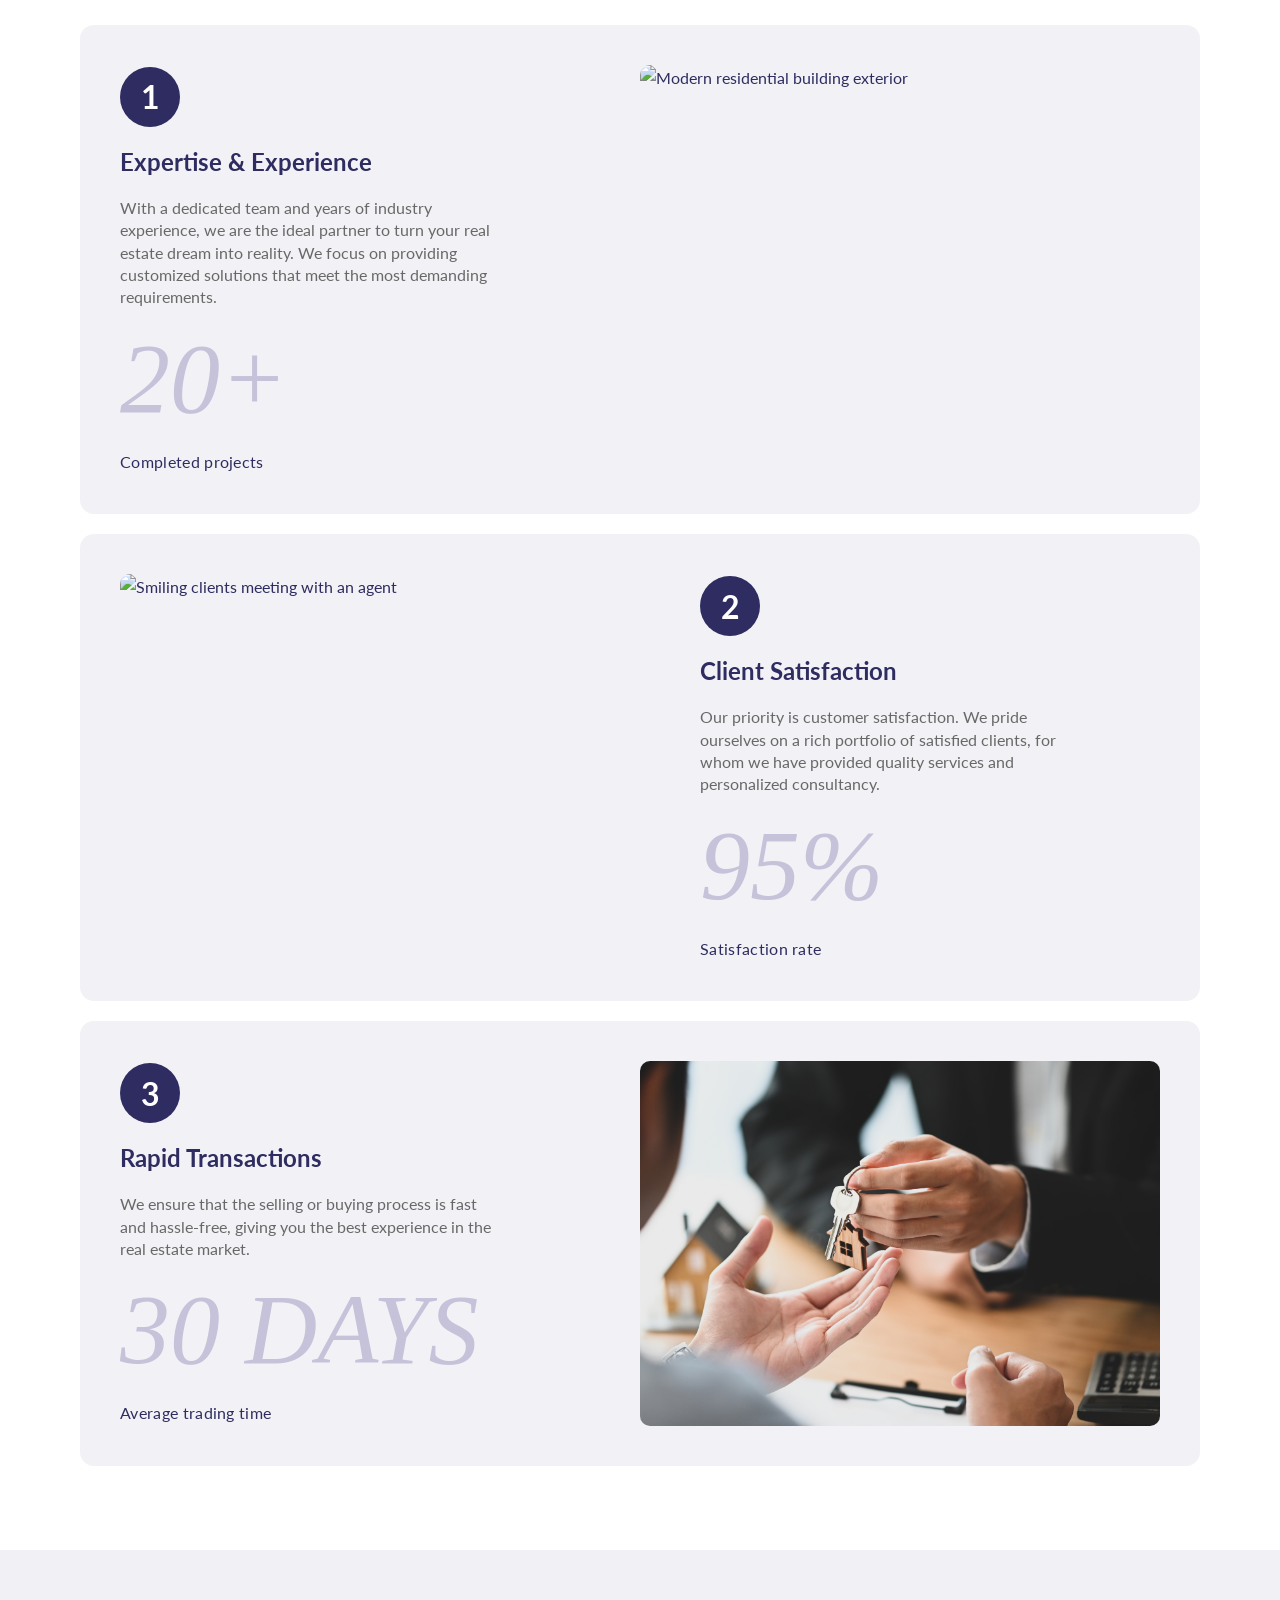
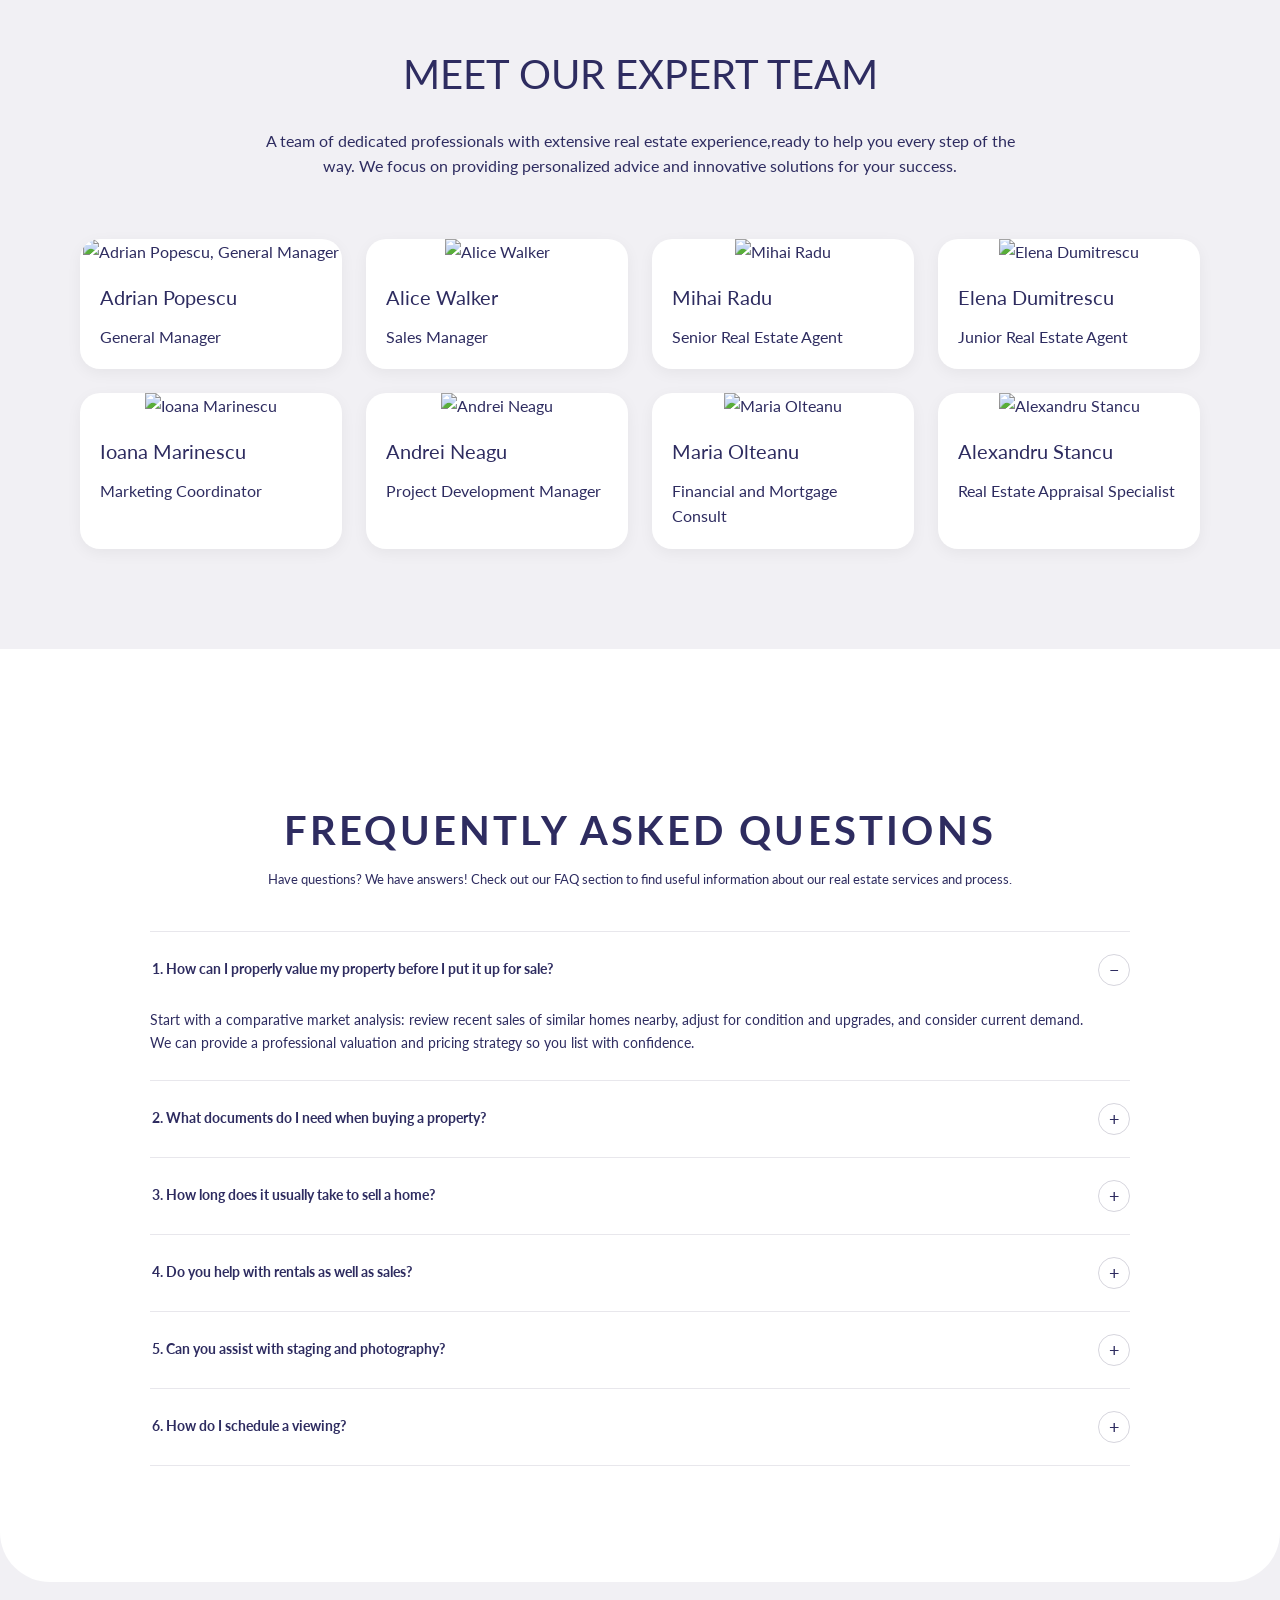
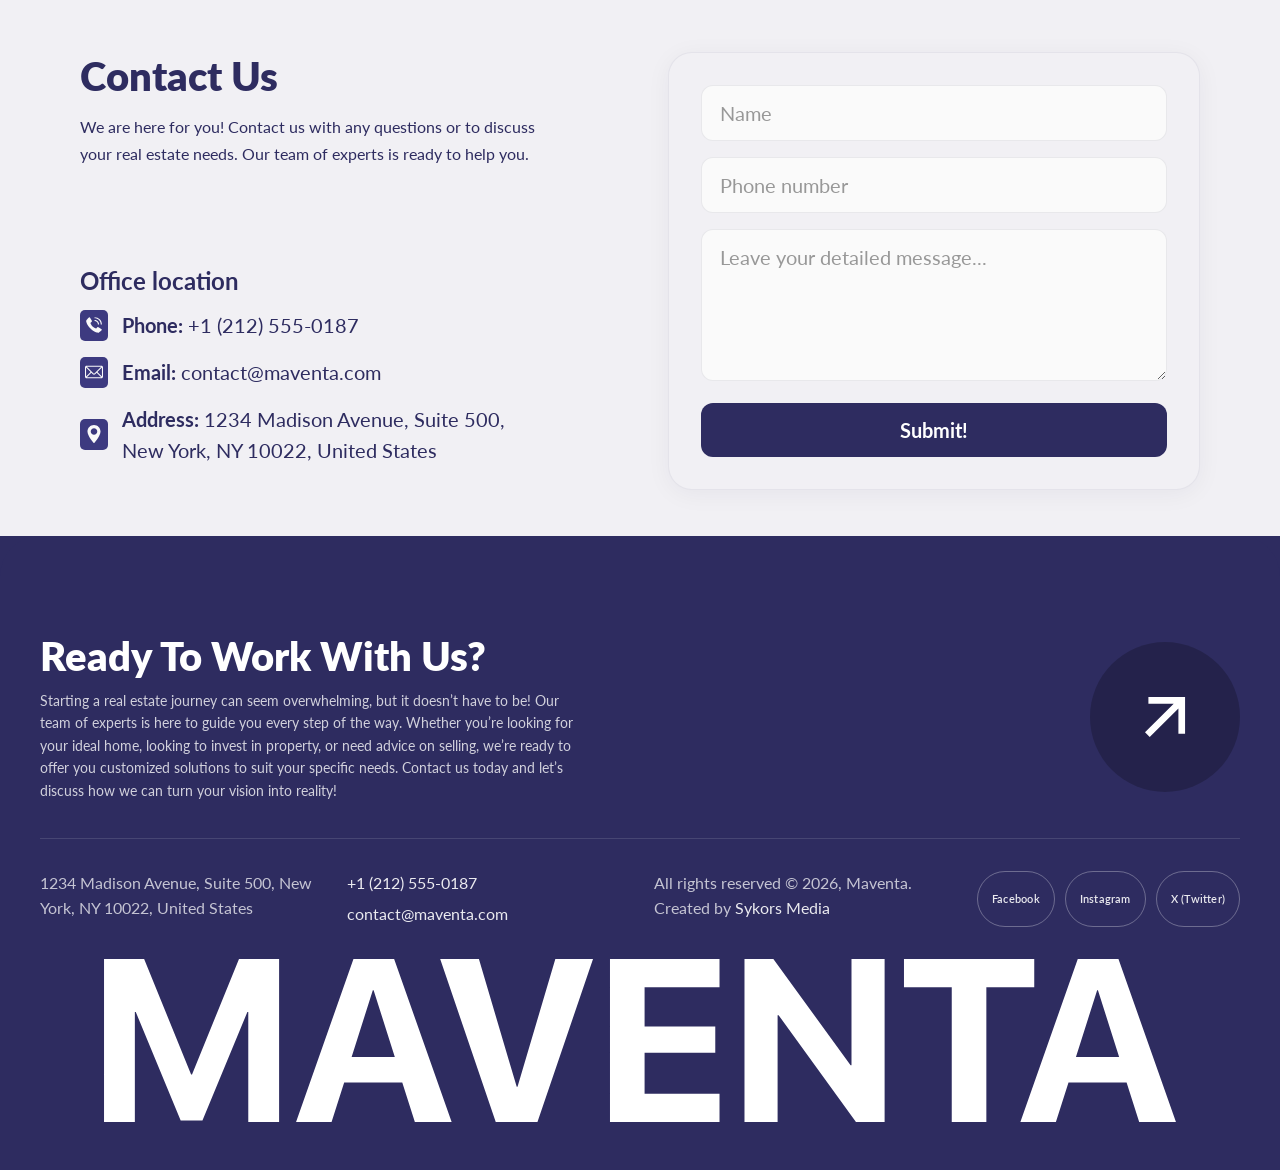
==== commit 7a86d4b1: "fix: Home page header" ====
--- a/index.html
+++ b/index.html
@@ -17,41 +17,40 @@
     <link rel="stylesheet" href="styles/footer.css" />
   </head>
   <body>
+    <header class="hero-header-container" id="site-header">
+      <div class="container">
+        <a href="index.html" class="hero-logo">
+          <img src="assets/Logo.png" alt="Maventa Estate Logo" />
+        </a>
+        <div class="hero-nav-shell">
+          <button
+            type="button"
+            class="mobile-menu-btn"
+            aria-label="Toggle menu"
+            aria-controls="hero-main-nav"
+            aria-expanded="false"
+          >
+            <span></span><span></span><span></span>
+          </button>
+          <nav id="hero-main-nav" class="hero-nav" aria-label="Primary">
+            <a href="index.html" class="nav-link active" aria-current="page"
+              >Home</a
+            >
+            <a href="pages/properties.html" class="nav-link">Properties</a>
+            <a href="pages/services.html" class="nav-link">Services</a>
+            <a href="pages/about.html" class="nav-link">About Us</a>
+            <a href="pages/team.html" class="nav-link">Team</a>
+          </nav>
+        </div>
+        <a href="#contact" class="btn-talk">LET'S TALK!</a>
+      </div>
+    </header>
     <section class="hero-section">
       <div class="hero-background" aria-hidden="true">
         <img src="assets/home/FirstSectionBg.png" />
       </div>
 
       <div class="container">
-        <header class="hero-header-container">
-          <a href="index.html" class="hero-logo">
-            <img src="assets/Logo.png" alt="Maventa Estate Logo" />
-          </a>
-          <div class="hero-nav-shell">
-            <button
-              type="button"
-              class="mobile-menu-btn"
-              aria-label="Toggle menu"
-              aria-controls="hero-main-nav"
-              aria-expanded="false"
-            >
-              <span></span>
-              <span></span>
-              <span></span>
-            </button>
-            <nav id="hero-main-nav" class="hero-nav" aria-label="Primary">
-              <a href="index.html" class="nav-link active" aria-current="page"
-                >Home</a
-              >
-              <a href="pages/properties.html" class="nav-link">Properties</a>
-              <a href="pages/services.html" class="nav-link">Services</a>
-              <a href="pages/about.html" class="nav-link">About Us</a>
-              <a href="pages/team.html" class="nav-link">Team</a>
-            </nav>
-          </div>
-          <a href="#contact" class="btn-talk">LET'S TALK!</a>
-        </header>
-
         <div class="hero-content">
           <div class="hero-content-text">
             <div class="hero-title">
--- a/styles/header.css
+++ b/styles/header.css
@@ -1,12 +1,31 @@
 /* Home hero header */
 .hero-header-container {
-  position: relative;
+  position: sticky;
+  top: 0;
+  z-index: 100;
+  width: 100%;
+  margin-bottom: -88px;
+  background: transparent;
+  transition: background 0.3s ease, backdrop-filter 0.3s ease, box-shadow 0.3s ease;
+}
+
+.hero-header-container .container {
   display: grid;
   grid-template-columns: minmax(0, 1fr) auto minmax(0, 1fr);
   align-items: center;
   column-gap: clamp(12px, 2vw, 24px);
-  padding: 24px 0;
+  padding: 0 40px;
+  height: 88px;
+  max-width: 1200px;
+  margin: 0 auto;
   width: 100%;
+  box-sizing: border-box;
+}
+.hero-header-container.scrolled {
+  background: rgba(46, 44, 96, 1);
+  backdrop-filter: blur(12px);
+  -webkit-backdrop-filter: blur(12px);
+  box-shadow: 0 2px 20px rgba(0, 0, 0, 0.3);
 }
 
 .hero-header-container .hero-logo {
@@ -142,6 +161,11 @@
   background: rgba(255, 255, 255, 0.92);
 }
 
+.hero-header-container.page-header {
+  background: rgba(46, 44, 96, 1);
+  margin-bottom: 0;
+}
+
 @media (min-width: 1025px) {
   .mobile-menu-btn {
     display: none !important;
@@ -155,6 +179,16 @@
 @media (max-width: 1024px) {
   .hero-header-container {
     grid-template-columns: minmax(0, 1fr) auto auto;
+    padding: 0 24px;
+  }
+
+  .hero-header-container .container {
+    grid-template-columns: minmax(0, 1fr) auto;
+    padding: 0 24px;
+  }
+
+  .hero-header-container .hero-nav-shell {
+    justify-self: end;
   }
 
   .mobile-menu-btn {
@@ -212,7 +246,7 @@
 
 @media (max-width: 430px) {
   .hero-header-container {
-    padding: 16px 0;
+    padding: 0 0;
     grid-template-columns: minmax(0, 1fr) auto;
     column-gap: 12px;
   }
--- a/styles/home.css
+++ b/styles/home.css
@@ -34,6 +34,7 @@
   flex-direction: column;
   flex: 1;
   min-height: 0;
+  padding-bottom: 88px;  
 }
 
 .hero-background {
@@ -59,7 +60,8 @@
   flex-direction: column;
   align-items: stretch;
   min-height: 0;
-  margin-top: 90px;
+  margin-top: 164px;
+  flex: 1;        /* ADD THIS */
 }
 
 .hero-content-text {
@@ -72,6 +74,18 @@
   width: 100%;
   max-width: 1180px;
   margin: 0 auto;
+
+  color: #fff;
+
+  font-size: clamp(72px, 16vw, 220px);
+  line-height: 0.82;
+text-align: left;
+  font-weight: 700;
+  
+
+  letter-spacing: clamp(0.02em, 0.8vw, 0.12em);
+
+  white-space: nowrap;
 }
 
 .hero-title img {
@@ -90,10 +104,17 @@
   align-items: flex-start;
   width: 100%;
   min-height: 0;
-  /* Keep the left copy block anchored below the title */
-  padding-top: clamp(172px, 22.6vh, 236px);
   box-sizing: border-box;
-}
+  justify-content: space-between; /* ADD THIS */
+}
+
+.hero-content > img {
+  width: 100%;
+  max-width: 100%;
+  height: auto;
+  display: block;
+}
+
 
 /* Figma: ~460px column, closer to MAVENTA, left-aligned */
 .hero-tagline {
@@ -109,16 +130,16 @@
   text-align: left;
   color: rgba(255, 255, 255, 0.95);
   text-shadow: 0 2px 8px rgba(0, 0, 0, 0.25);
+  margin-top: 24px;
 }
 
 .hero-discover-wrapper {
-  margin-top: 0;
+  margin-top: auto;   /* CHANGE from 0 to auto */
   width: min(430px, 100%);
   max-width: 430px;
   display: flex;
   justify-content: flex-start;
 }
-
 /* Figma: ~299 × 60 (Hug) */
 .hero-discover-btn {
   display: inline-flex;
@@ -167,7 +188,7 @@
 /* --- Hero: tablet (≤1024px) — prevent title overflow; desktop unchanged above 1024px --- */
 @media (max-width: 1024px) {
   .hero-section {
-    min-height: clamp(560px, 88vh, 800px);
+    min-height: 800px;
   }
 
   .hero-title {
@@ -181,14 +202,15 @@
   }
 
   .hero-main-copy {
-    padding-top: clamp(150px, 26vh, 230px);
+    padding-top: 0;
+    flex: 1; 
   }
 }
 
 /* --- Hero: mobile (≤768px) — vertical stack, centered, no horizontal overflow --- */
 @media (max-width: 768px) {
   .hero-section {
-    min-height: clamp(520px, 82vh, 720px);
+    min-height: 800px
   }
 
   .hero-content {
@@ -219,12 +241,12 @@
 
   .hero-main-copy {
     order: 1;
-    flex: none;
+    flex: 1;
     width: 100%;
     align-items: center;
     text-align: center;
-    margin-top: 200px;
-    margin-bottom: 60px;
+    margin-top: 0;
+    margin-bottom: 0;
     gap: clamp(12px, 2vh, 18px);
   }
 
@@ -271,7 +293,7 @@
   }
 
   .hero-section {
-    min-height: clamp(460px, 76vh, 620px);
+    min-height: 800px
   }
 
   .hero-title {
@@ -805,6 +827,12 @@
     display: flex;
     flex-wrap: nowrap;
     overflow-x: auto;
+    justify-content: flex-start;
+    padding-inline: 2px;
+    scrollbar-width: none;
+  }
+  .properties-section__filters::-webkit-scrollbar {
+    display: none;
   }
 }
 
@@ -1075,6 +1103,7 @@
   }
 
   .properties-pagination__btn {
+    display: none;
     padding: 9px 14px;
     font-size: 0.75rem;
     flex: 0 0 auto;
@@ -1426,11 +1455,15 @@
     flex-direction: column;
     align-items: stretch;
     gap: 10px;
+        padding-left: 0;
+    padding-right: 0;
   }
   .consultation-section__card {
     margin-top: 60px;
     margin-bottom: 60px;
     text-align: start;
+    padding-left: 0;
+    padding-right: 0;
   }
   .consultation-section__title {
     font-size: 34px;
@@ -1719,6 +1752,8 @@
 .faq-section {
   padding: clamp(32px, 5vw, 56px) 0 clamp(8px, 2vw, 16px);
   background: #ffffff;
+  border-bottom-right-radius: 50px;
+  border-bottom-left-radius: 50px;
 }
 
 .faq-section__panel {
@@ -1903,7 +1938,9 @@
 /* -------------------------------------------------------------------------- */
 .contact-section {
   padding: clamp(36px, 5.5vw, 100px) 0 clamp(44px, 7vw, 100px);
-  background: #e9e9ef;
+  background: #F1F0F4;
+  border-bottom-right-radius: 50px;
+  border-bottom-left-radius: 50px;
 }
 
 .contact-section__inner {
@@ -2087,7 +2124,7 @@
 
 @media (max-width: 430px) {
   .contact-section {
-    padding: clamp(22px, 5vw, 36px) 0 clamp(28px, 6vw, 44px);
+    padding: clamp(60px, 5vw, 36px) 0 clamp(60px, 6vw, 44px);
   }
 
   .contact-section__form-wrap {
--- a/styles/footer.css
+++ b/styles/footer.css
@@ -181,7 +181,7 @@
     align-items: flex-start;
     text-align: left;
     gap: 18px;
-    padding: clamp(22px, 4vw, 32px) 0 clamp(16px, 3vw, 24px);
+    padding: clamp(50px, 4vw, 32px) 0 clamp(16px, 3vw, 24px);
   }
 
   .site-footer__cta-copy {
@@ -212,8 +212,8 @@
     grid-template-columns: 1fr;
     text-align: left;
     justify-items: flex-start;
-    padding: clamp(16px, 3vw, 24px) 0;
-    gap: 14px;
+    padding: clamp(20px, 3vw, 24px) 0;
+    gap: 22px;
     font-size: 16px;
   }
 
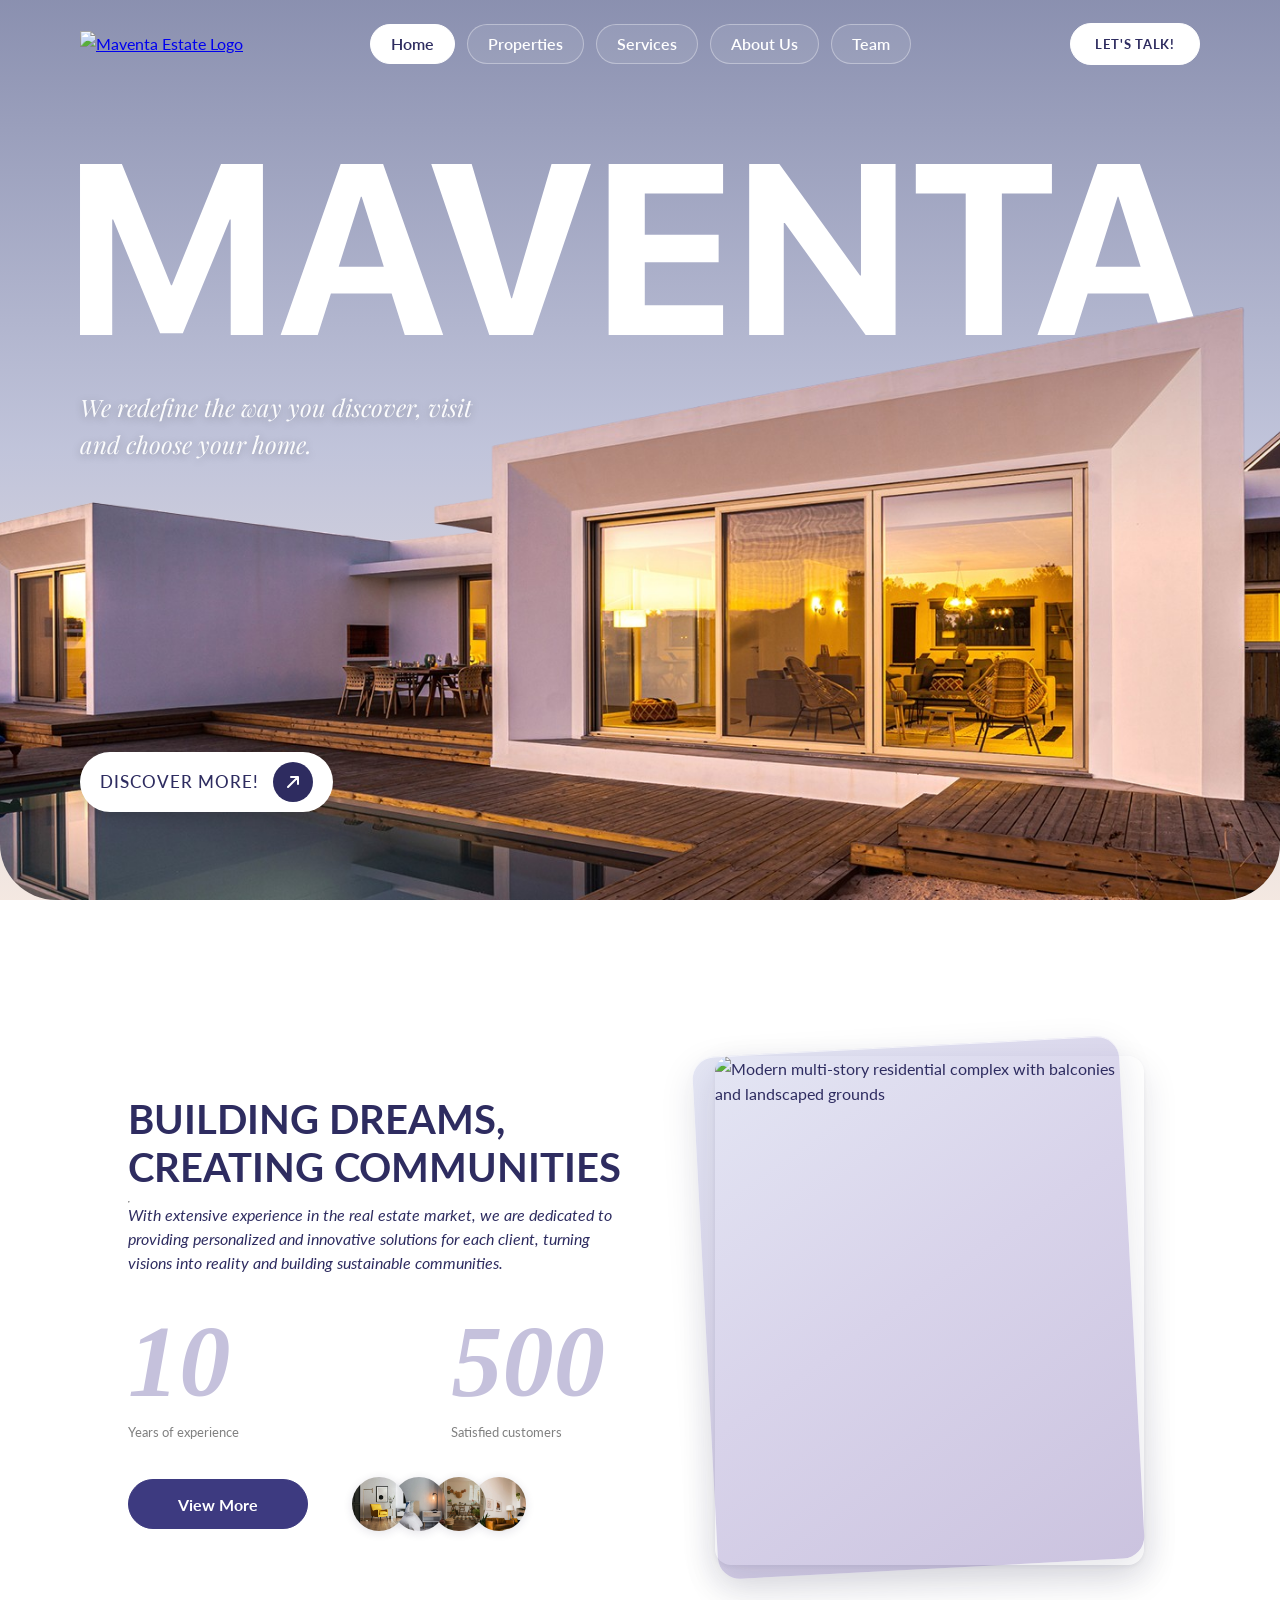
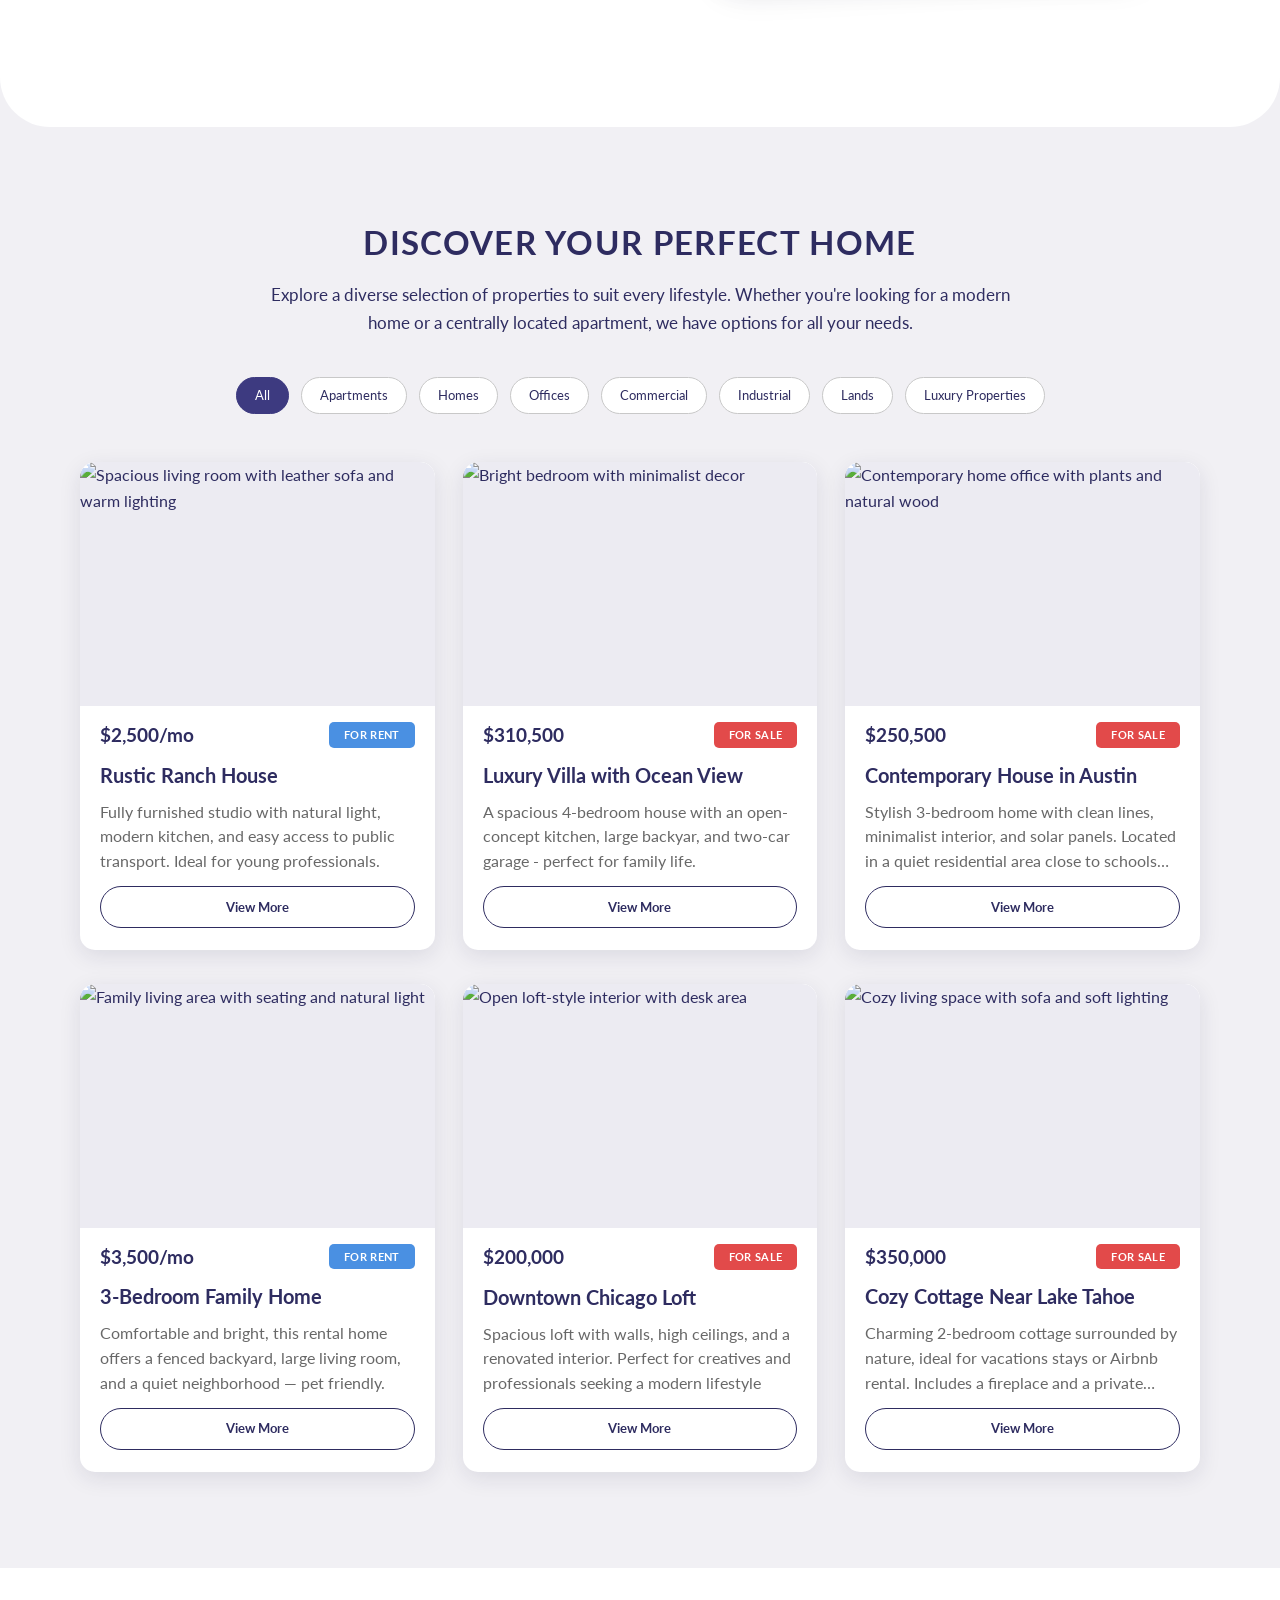
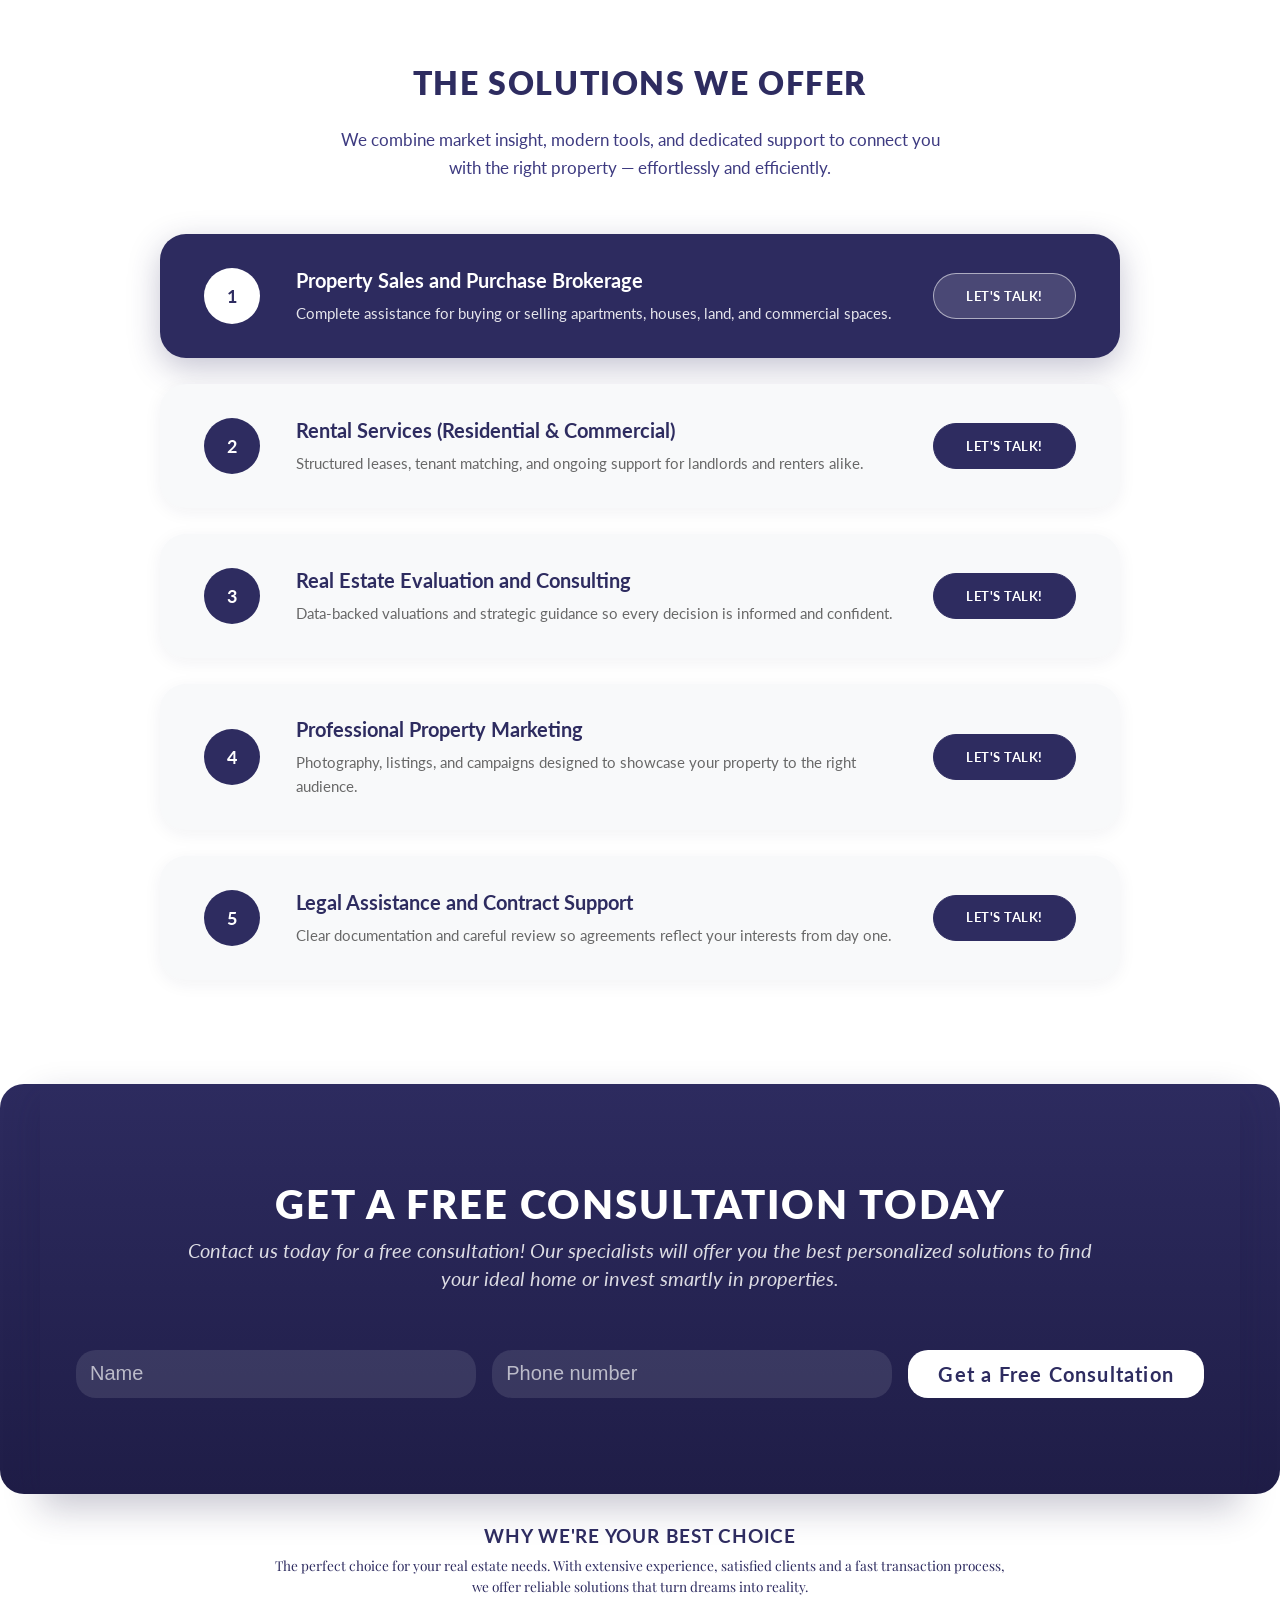
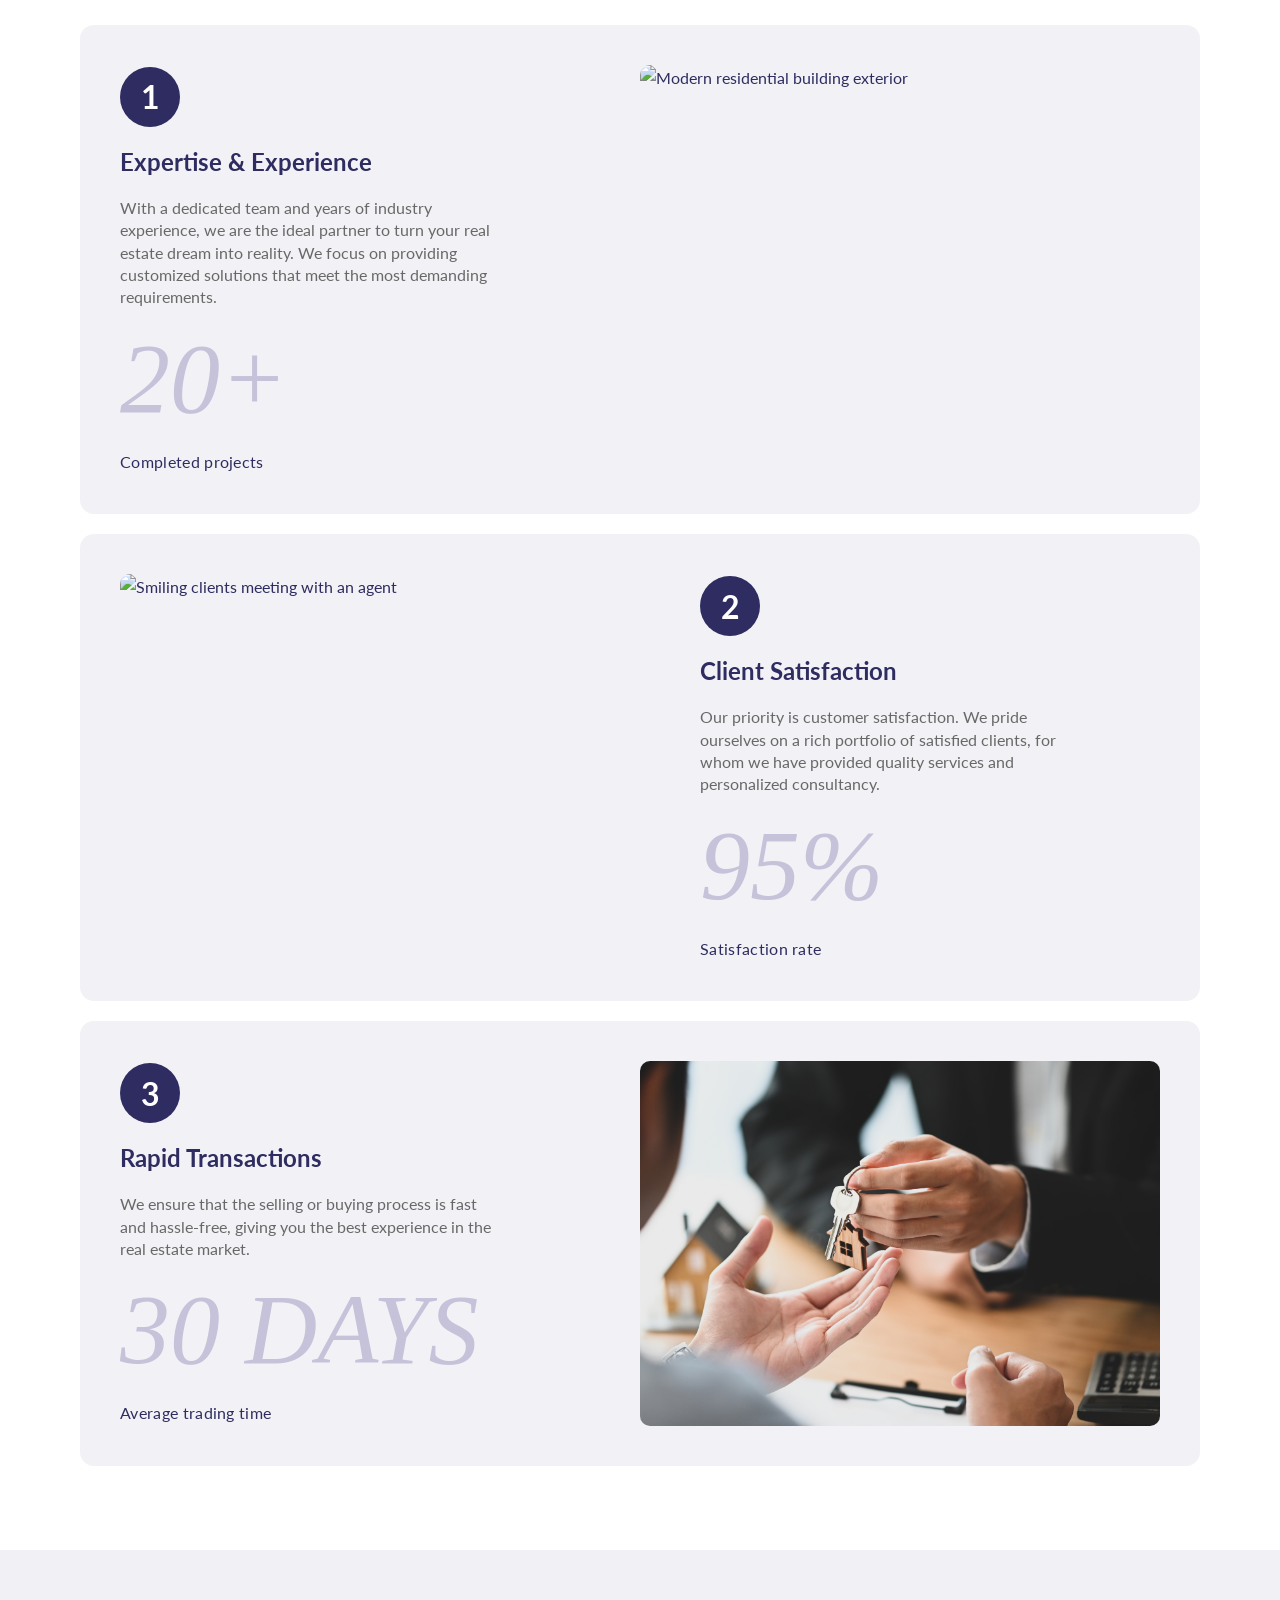
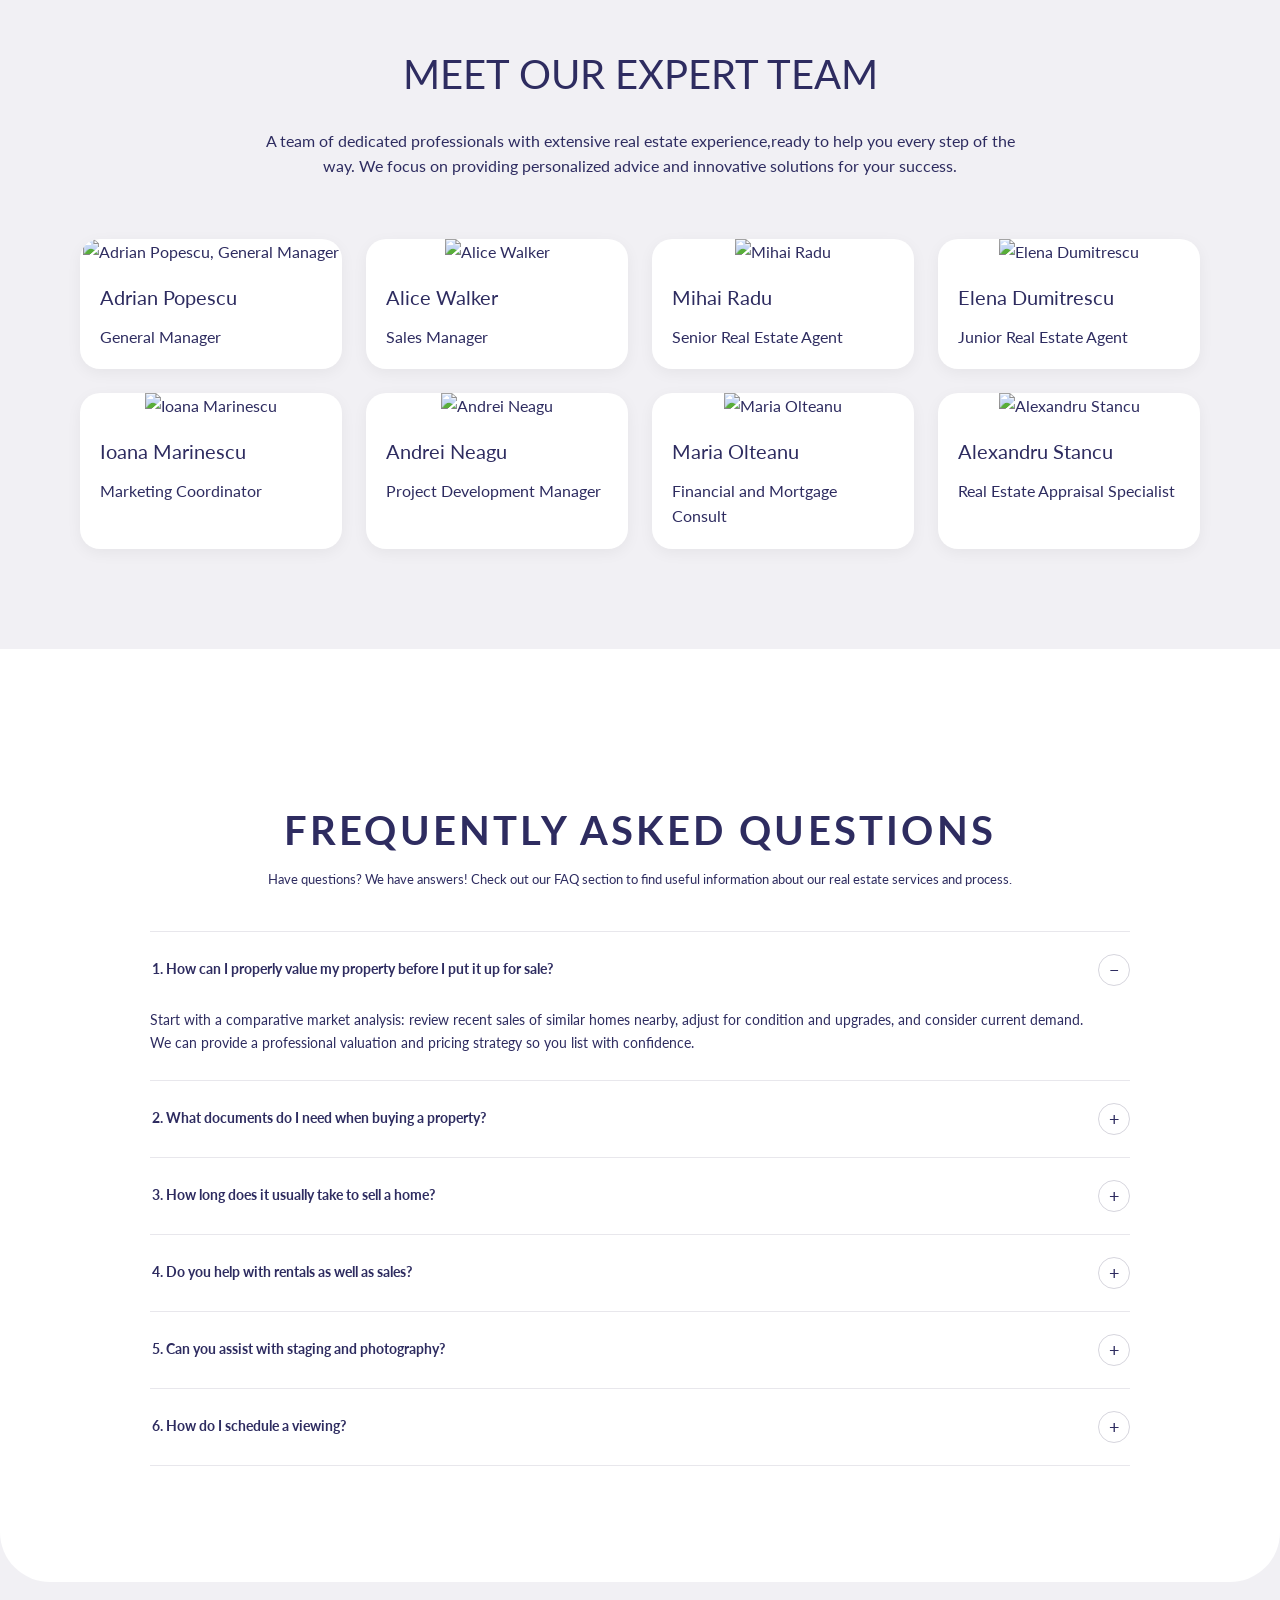
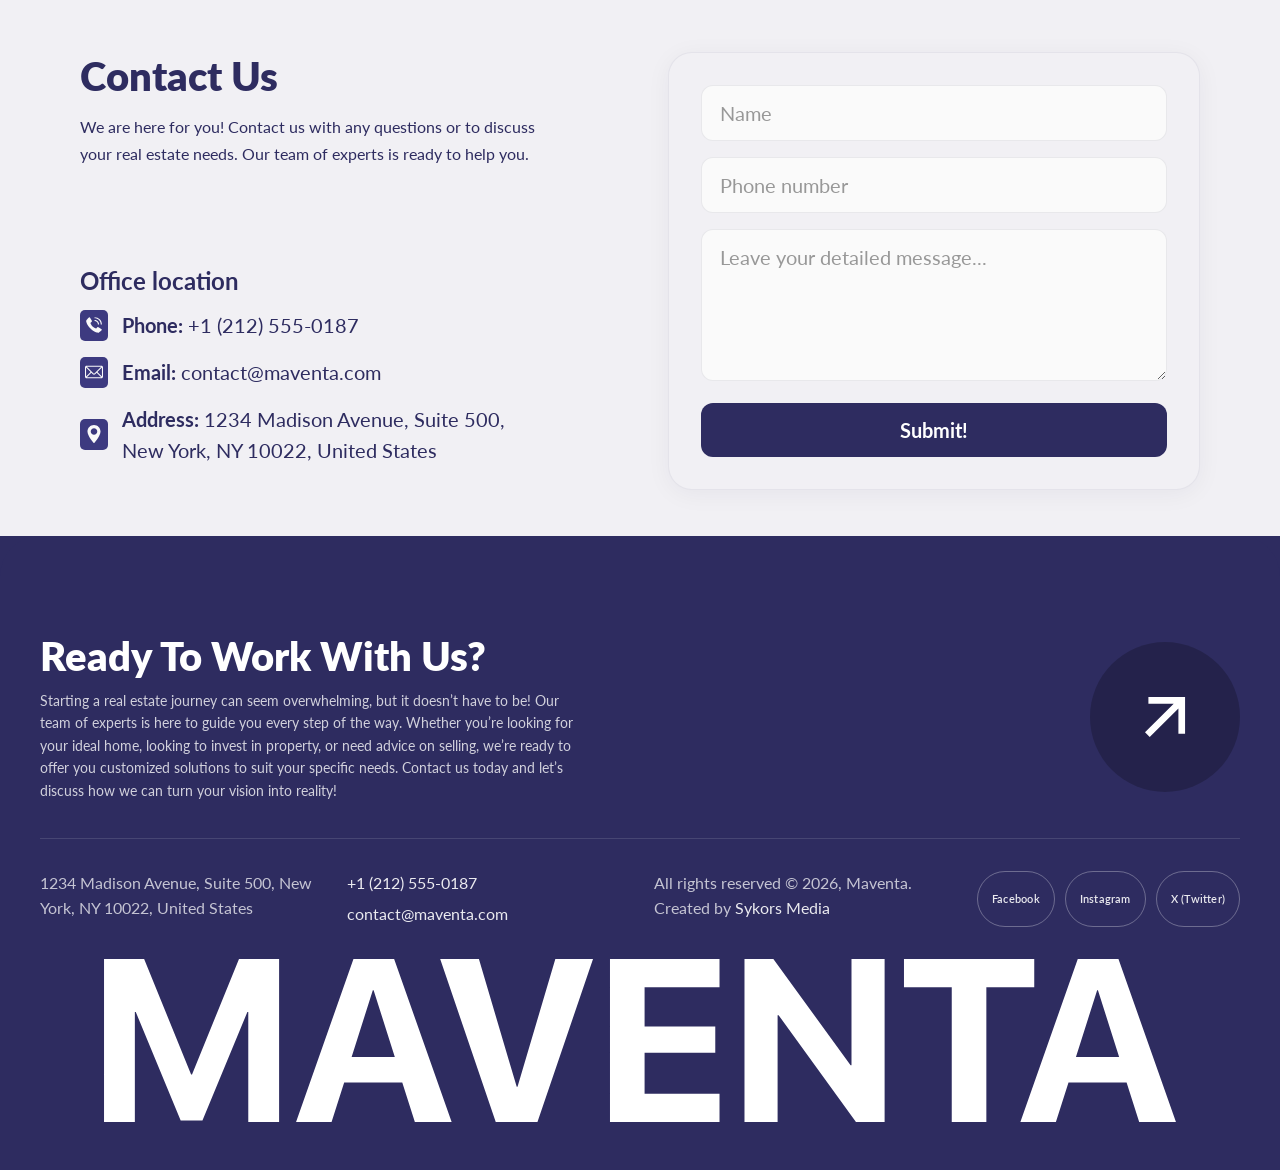
==== commit 7299b458: "random houses buttons, form popup message, main maventa letter, paggination for house" ====
--- a/index.html
+++ b/index.html
@@ -45,7 +45,7 @@
         <a href="#contact" class="btn-talk">LET'S TALK!</a>
       </div>
     </header>
-    <section class="hero-section">
+    <section class="hero-section hero-section-bg-color">
       <div class="hero-background" aria-hidden="true">
         <img src="assets/home/FirstSectionBg.png" />
       </div>
@@ -567,7 +567,7 @@
               offer you the best personalized solutions to find your ideal home
               or invest smartly in properties.
             </p>
-            <form class="consultation-section__form" action="#" method="post">
+            <form class="consultation-section__form" id="consultation-form">
               <label class="sr-only" for="consultation-name">Name</label>
               <input
                 id="consultation-name"
@@ -578,6 +578,7 @@
                 autocomplete="name"
                 required
               />
+
               <label class="sr-only" for="consultation-phone"
                 >Phone number</label
               >
@@ -590,10 +591,21 @@
                 autocomplete="tel"
                 required
               />
+
               <button class="consultation-section__button" type="submit">
                 Get a Free Consultation
               </button>
             </form>
+            <div class="consultation-modal" id="consultation-modal">
+              <div class="consultation-modal__content">
+                <p class="consultation-modal__text" id="modal-message">
+                  Thank you! We will contact you shortly.
+                </p>
+                <button class="consultation-modal__close" id="modal-close">
+                  Close
+                </button>
+              </div>
+            </div>
           </div>
         </div>
       </section>
@@ -920,7 +932,7 @@
             </ul>
           </div>
           <div class="contact-section__form-wrap">
-            <form class="contact-section__form" action="#" method="post">
+            <form class="contact-section__form" id="contact-form">
               <label class="sr-only" for="contact-name">Name</label>
               <input
                 id="contact-name"
@@ -931,6 +943,7 @@
                 autocomplete="name"
                 required
               />
+
               <label class="sr-only" for="contact-phone">Phone number</label>
               <input
                 id="contact-phone"
@@ -940,6 +953,7 @@
                 placeholder="Phone number"
                 autocomplete="tel"
               />
+
               <label class="sr-only" for="contact-message">Message</label>
               <textarea
                 id="contact-message"
@@ -949,10 +963,21 @@
                 placeholder="Leave your detailed message..."
                 required
               ></textarea>
+
               <button type="submit" class="contact-section__submit">
                 Submit!
               </button>
             </form>
+
+            <!-- MODAL -->
+            <div class="contact-modal" id="contact-modal">
+              <div class="contact-modal__content">
+                <p class="contact-modal__text" id="contact-modal-message"></p>
+                <button class="contact-modal__close" id="contact-modal-close">
+                  Close
+                </button>
+              </div>
+            </div>
           </div>
         </div>
       </section>
@@ -1015,5 +1040,8 @@
     </footer>
 
     <script defer src="js/main.js"></script>
+    <script src="js/home-discover.js"></script>
+    <script src="js/consultation-form.js"></script>
+    <script src="js/contact-form.js"></script>
   </body>
 </html>
--- a/styles/global.css
+++ b/styles/global.css
@@ -381,3 +381,148 @@
 .p-150 {
   padding: var(--spacing-150);
 }
+
+/* Consultation modal */
+
+.consultation-modal {
+  position: fixed;
+  top: 0;
+  left: 0;
+  width: 100%;
+  height: 100%;
+  background: rgba(0, 0, 0, 0.75);
+
+  display: flex;
+  justify-content: center;
+  align-items: center;
+
+  opacity: 0;
+  visibility: hidden;
+  pointer-events: none;
+
+  transition: 0.3s ease;
+  z-index: 9999;
+}
+
+.consultation-modal.active {
+  opacity: 1;
+  visibility: visible;
+  pointer-events: auto;
+}
+
+.consultation-modal__content {
+  background: #fff;
+  padding: 40px;
+  border-radius: 12px;
+  text-align: center;
+  max-width: 400px;
+  width: 90%;
+}
+
+.consultation-modal__text {
+  margin-bottom: 20px;
+  font-size: 18px;
+}
+
+.consultation-modal__close {
+  padding: 10px 20px;
+  background: #000;
+  color: #fff;
+  border: none;
+  cursor: pointer;
+  border-radius: 6px;
+}
+
+/* contact modal */
+
+.contact-modal {
+  position: fixed;
+  top: 0;
+  left: 0;
+  width: 100%;
+  height: 100%;
+  background: rgba(0, 0, 0, 0.75);
+
+  display: flex;
+  justify-content: center;
+  align-items: center;
+
+  opacity: 0;
+  visibility: hidden;
+  pointer-events: none;
+
+  transition: 0.3s ease;
+  z-index: 9999;
+}
+
+.contact-modal.active {
+  opacity: 1;
+  visibility: visible;
+  pointer-events: auto;
+}
+
+.contact-modal__content {
+  background: #fff;
+  padding: 40px;
+  border-radius: 12px;
+  text-align: center;
+  max-width: 400px;
+  width: 90%;
+}
+
+.contact-modal__close {
+  margin-top: 10px;
+  padding: 10px 20px;
+  background: #000;
+  color: #fff;
+  border: none;
+  cursor: pointer;
+  border-radius: 6px;
+}
+
+/* property modal */
+
+.property-modal {
+  position: fixed;
+  top: 0;
+  left: 0;
+  width: 100%;
+  height: 100%;
+  background: rgba(0, 0, 0, 0.75);
+
+  display: flex;
+  justify-content: center;
+  align-items: center;
+
+  opacity: 0;
+  visibility: hidden;
+  pointer-events: none;
+
+  transition: 0.3s ease;
+  z-index: 9999;
+}
+
+.property-modal.active {
+  opacity: 1;
+  visibility: visible;
+  pointer-events: auto;
+}
+
+.property-modal__content {
+  background: #fff;
+  padding: 40px;
+  border-radius: 12px;
+  text-align: center;
+  max-width: 400px;
+  width: 90%;
+}
+
+.property-modal__close {
+  margin-top: 10px;
+  padding: 10px 20px;
+  background: #000;
+  color: #fff;
+  border: none;
+  cursor: pointer;
+  border-radius: 6px;
+}
--- a/styles/home.css
+++ b/styles/home.css
@@ -29,19 +29,28 @@
 
 .hero-section > .container {
   position: relative;
-  z-index: 1;
+  /* z-index: 1; */
   display: flex;
   flex-direction: column;
   flex: 1;
   min-height: 0;
-  padding-bottom: 88px;  
+  padding-bottom: 88px;
 }
 
 .hero-background {
-  background: white;
+  /* background: white; */
   position: absolute;
   inset: 0;
-  z-index: -1;
+  z-index: 2;
+}
+
+.hero-section-bg-color {
+  background: linear-gradient(
+    to top,
+    rgba(255, 200, 150, 0.2),
+    rgba(120, 130, 180, 0.4),
+    rgba(70, 80, 130, 0.6)
+  );
 }
 
 .hero-bg-image,
@@ -50,6 +59,7 @@
   width: 100%;
   height: 100%;
   object-fit: cover;
+  display: block;
   object-position: 34% 56%;
 }
 
@@ -61,7 +71,7 @@
   align-items: stretch;
   min-height: 0;
   margin-top: 164px;
-  flex: 1;        /* ADD THIS */
+  flex: 1; /* ADD THIS */
 }
 
 .hero-content-text {
@@ -71,6 +81,7 @@
 }
 
 .hero-title {
+  z-index: 1;
   width: 100%;
   max-width: 1180px;
   margin: 0 auto;
@@ -79,9 +90,8 @@
 
   font-size: clamp(72px, 16vw, 220px);
   line-height: 0.82;
-text-align: left;
+  text-align: left;
   font-weight: 700;
-  
 
   letter-spacing: clamp(0.02em, 0.8vw, 0.12em);
 
@@ -97,7 +107,7 @@
 /* Copy + CTA: left-aligned with container; tagline under title; button lower (Figma deck) */
 .hero-main-copy {
   position: relative;
-  z-index: 1;
+  z-index: 3;
   flex: 1;
   display: flex;
   flex-direction: column;
@@ -114,7 +124,6 @@
   height: auto;
   display: block;
 }
-
 
 /* Figma: ~460px column, closer to MAVENTA, left-aligned */
 .hero-tagline {
@@ -134,7 +143,7 @@
 }
 
 .hero-discover-wrapper {
-  margin-top: auto;   /* CHANGE from 0 to auto */
+  margin-top: auto; /* CHANGE from 0 to auto */
   width: min(430px, 100%);
   max-width: 430px;
   display: flex;
@@ -203,14 +212,14 @@
 
   .hero-main-copy {
     padding-top: 0;
-    flex: 1; 
+    flex: 1;
   }
 }
 
 /* --- Hero: mobile (≤768px) — vertical stack, centered, no horizontal overflow --- */
 @media (max-width: 768px) {
   .hero-section {
-    min-height: 800px
+    min-height: 800px;
   }
 
   .hero-content {
@@ -293,7 +302,7 @@
   }
 
   .hero-section {
-    min-height: 800px
+    min-height: 800px;
   }
 
   .hero-title {
@@ -1446,6 +1455,9 @@
 }
 
 @media (max-width: 720px) {
+  .consultation-section__container {
+    padding: 0px 20px;
+  }
   .consultation-section__form {
     min-height: 0;
     height: auto;
@@ -1455,7 +1467,7 @@
     flex-direction: column;
     align-items: stretch;
     gap: 10px;
-        padding-left: 0;
+    padding-left: 0;
     padding-right: 0;
   }
   .consultation-section__card {
@@ -1938,7 +1950,7 @@
 /* -------------------------------------------------------------------------- */
 .contact-section {
   padding: clamp(36px, 5.5vw, 100px) 0 clamp(44px, 7vw, 100px);
-  background: #F1F0F4;
+  background: #f1f0f4;
   border-bottom-right-radius: 50px;
   border-bottom-left-radius: 50px;
 }
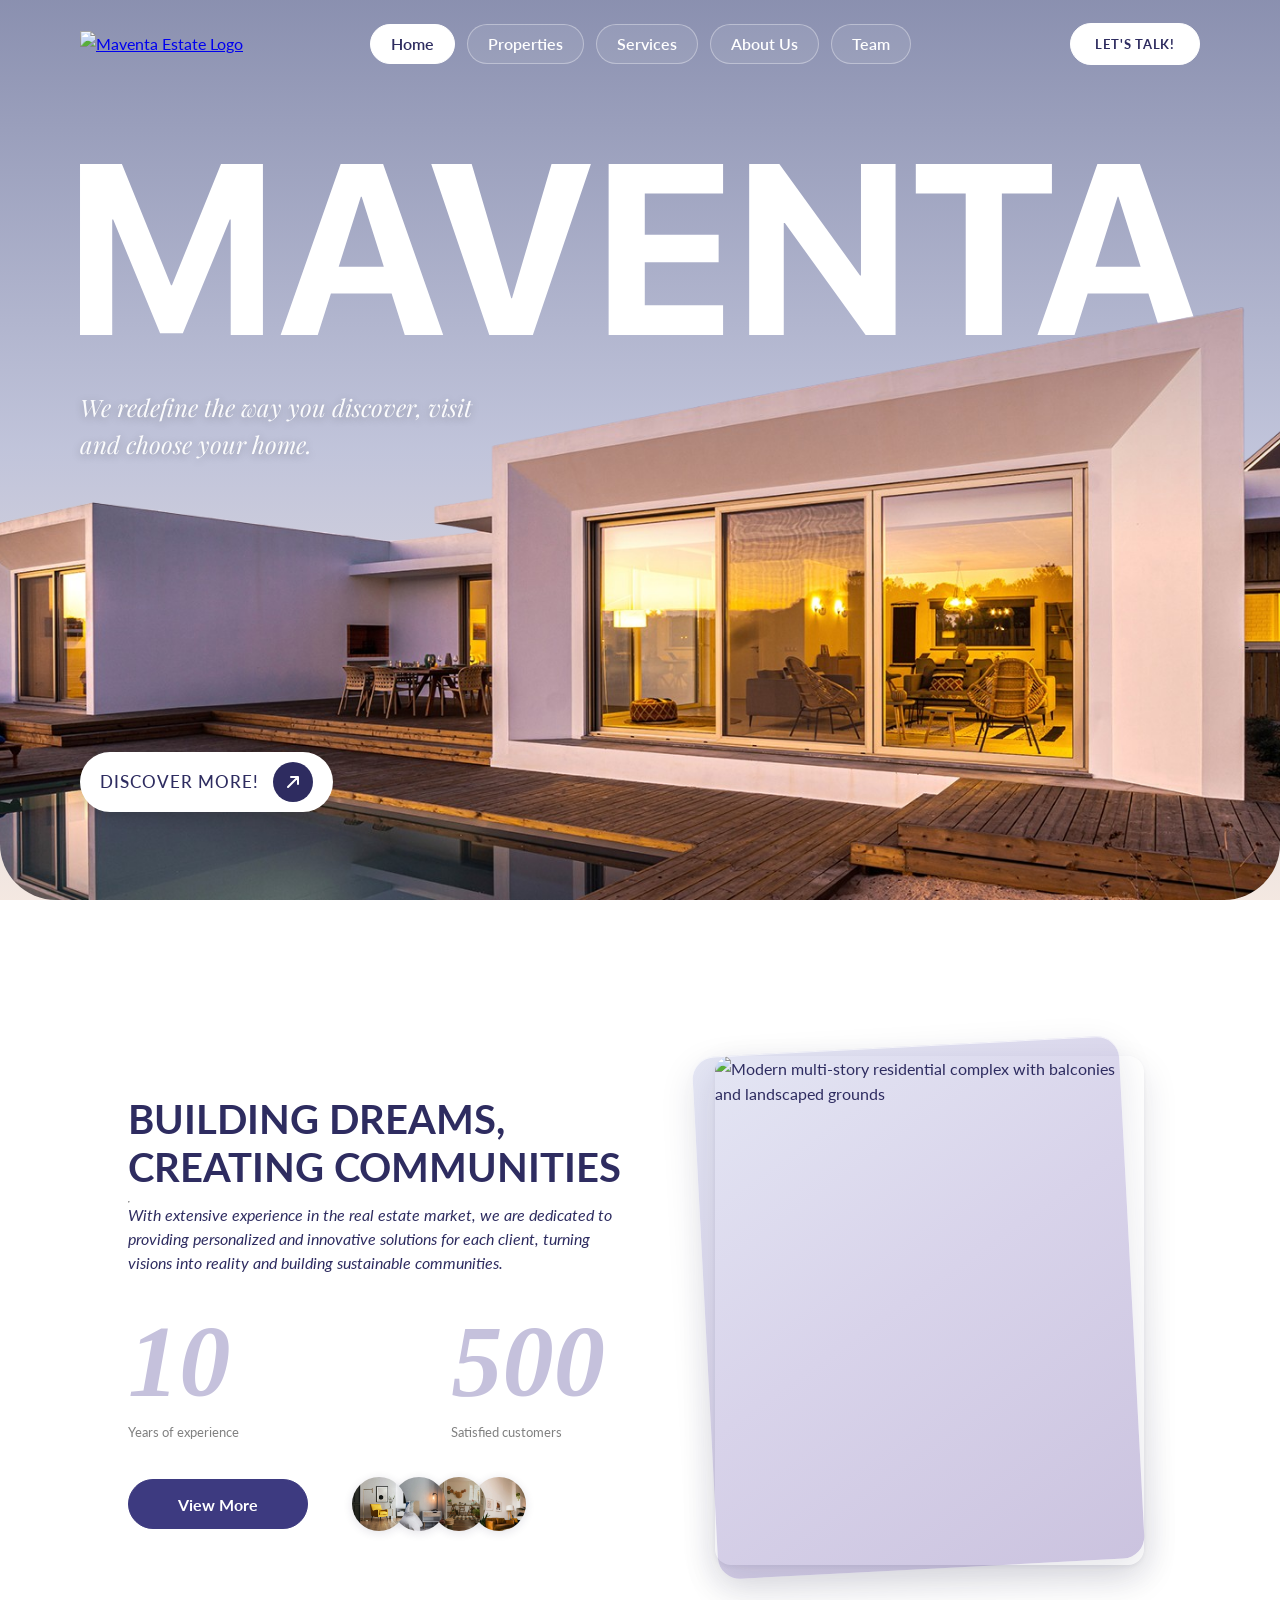
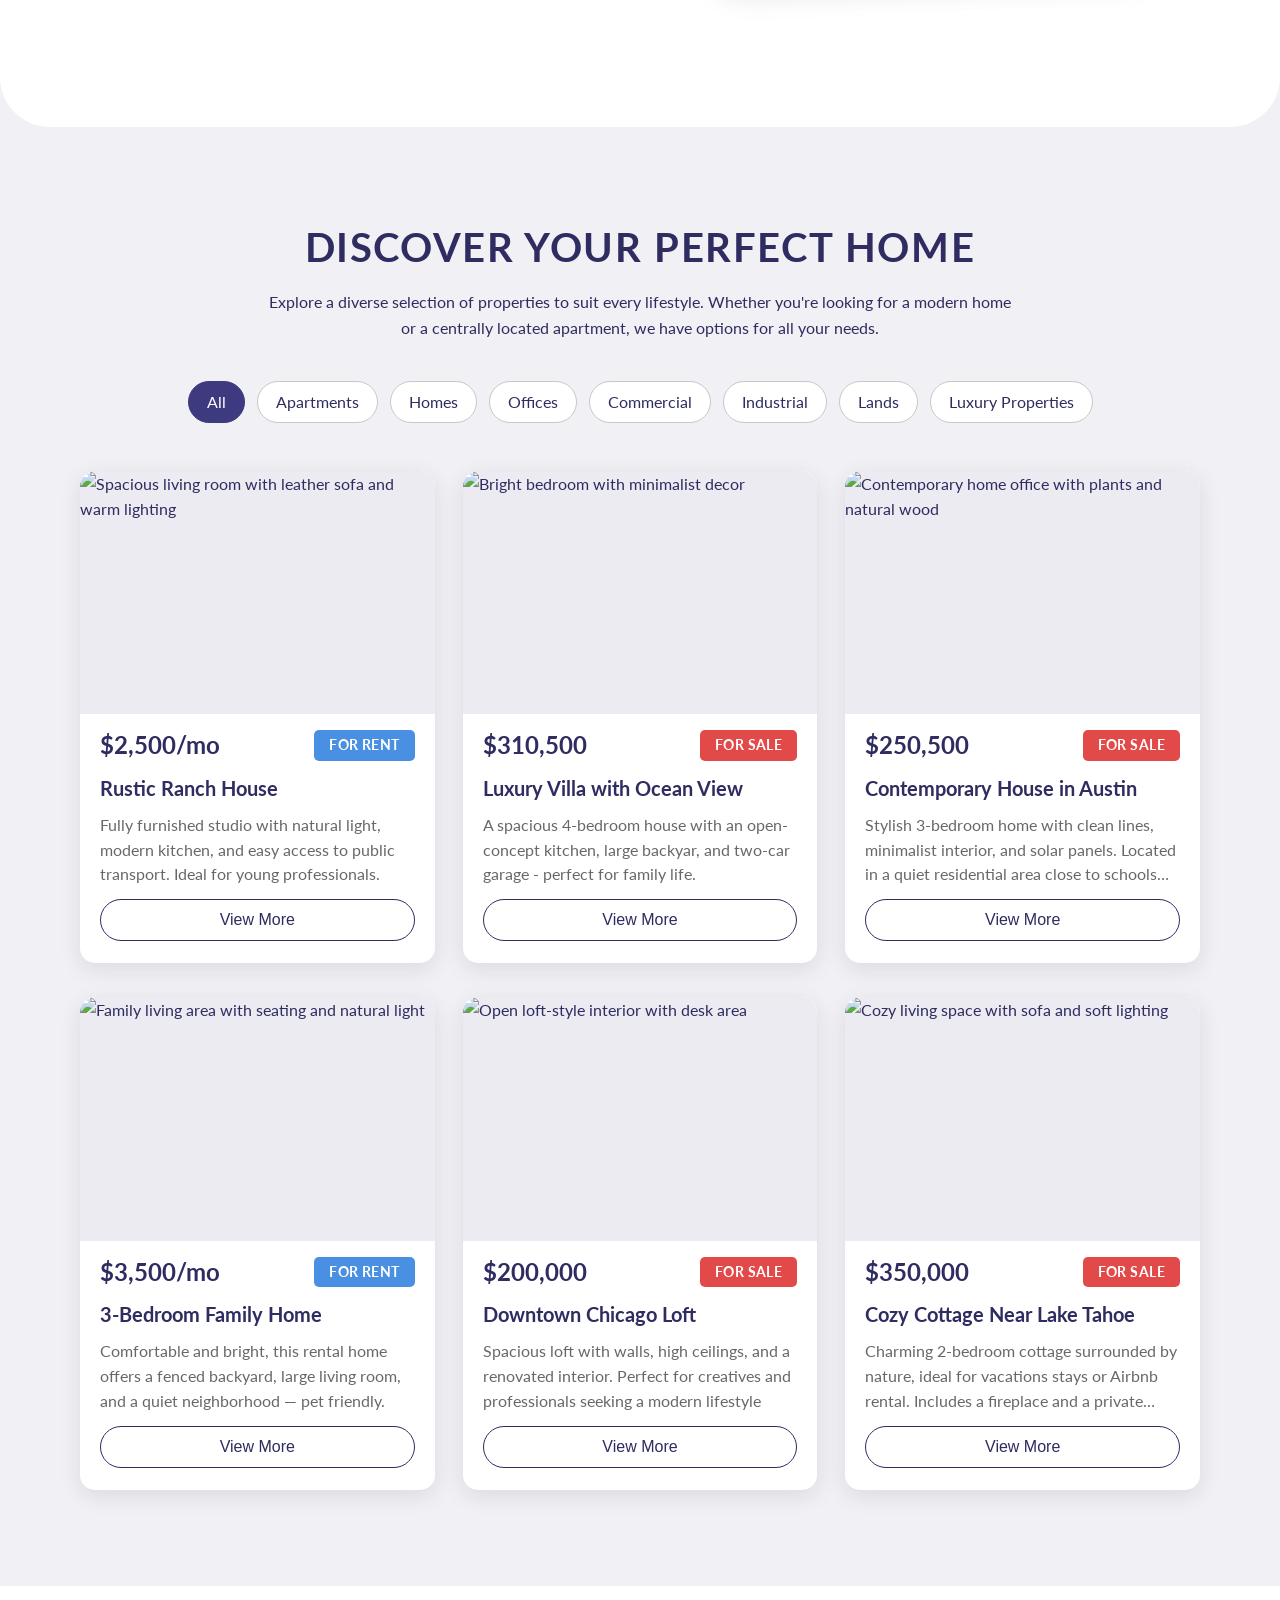
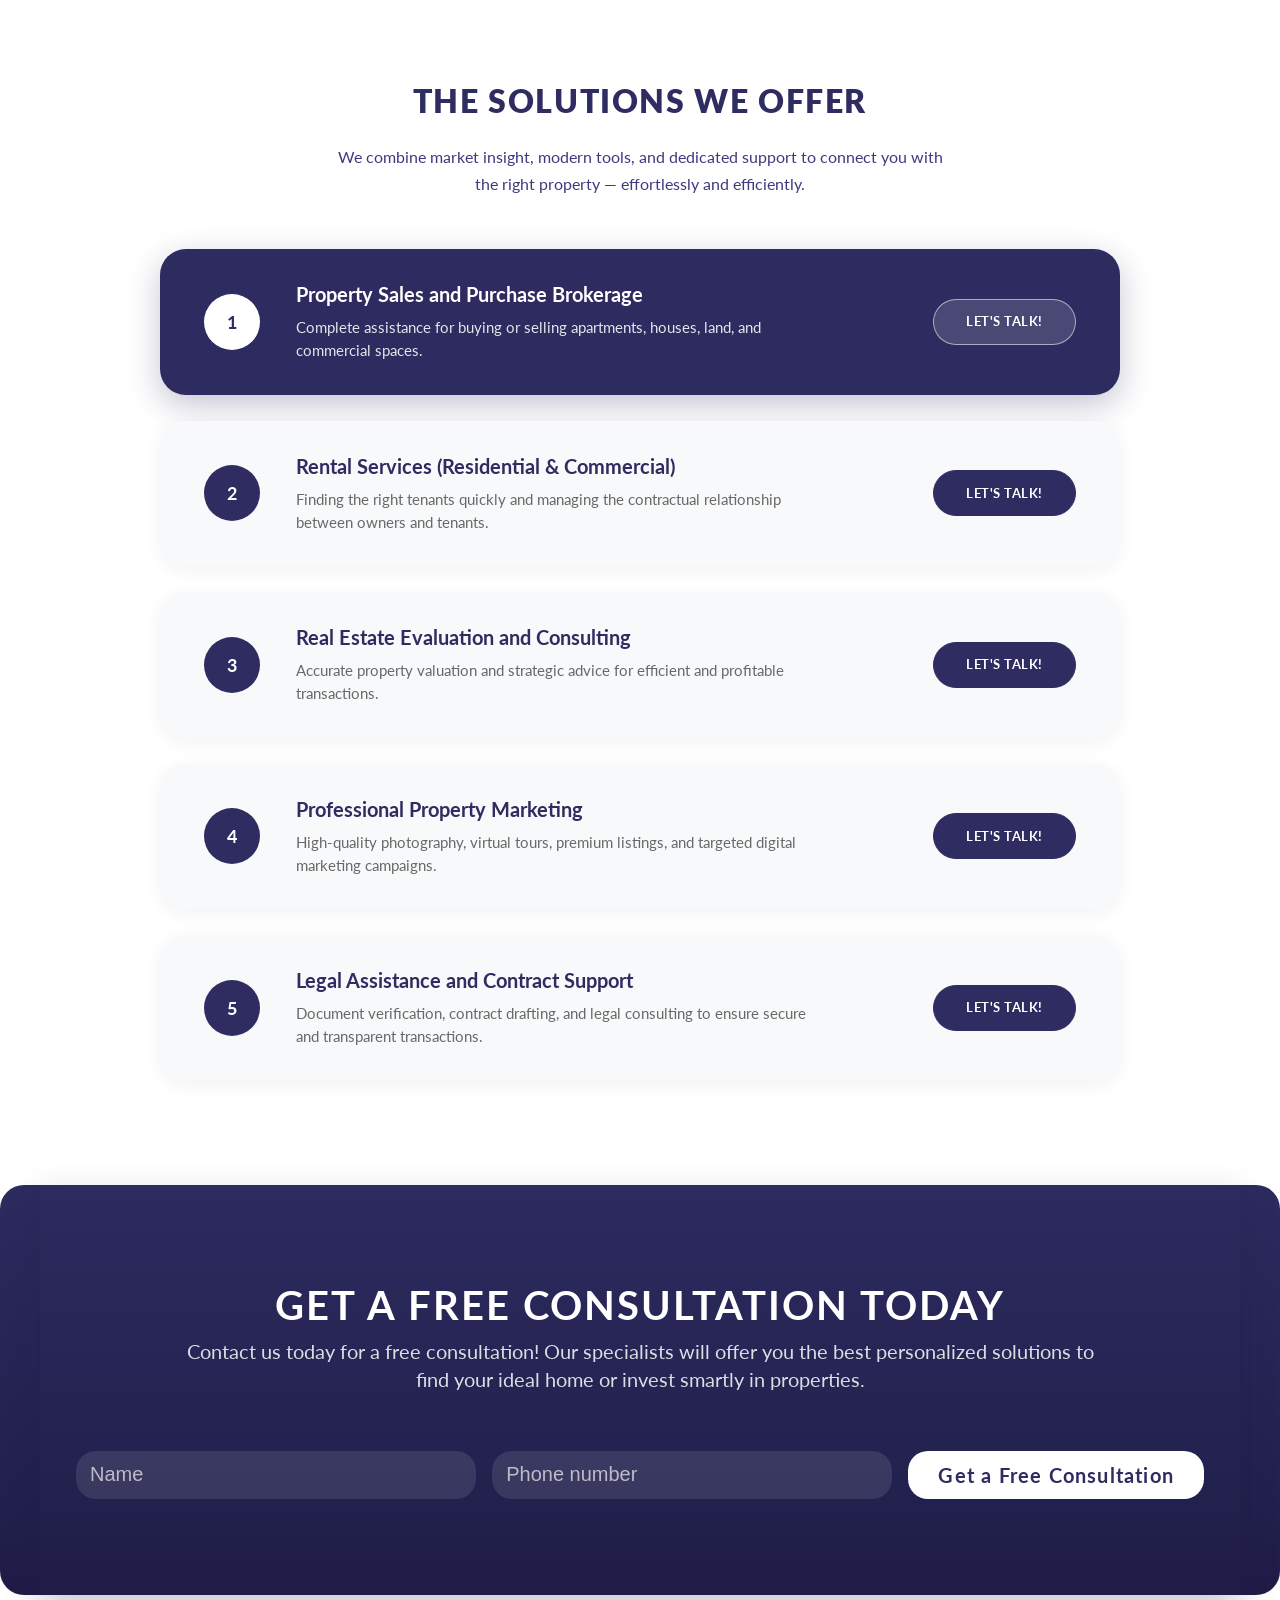
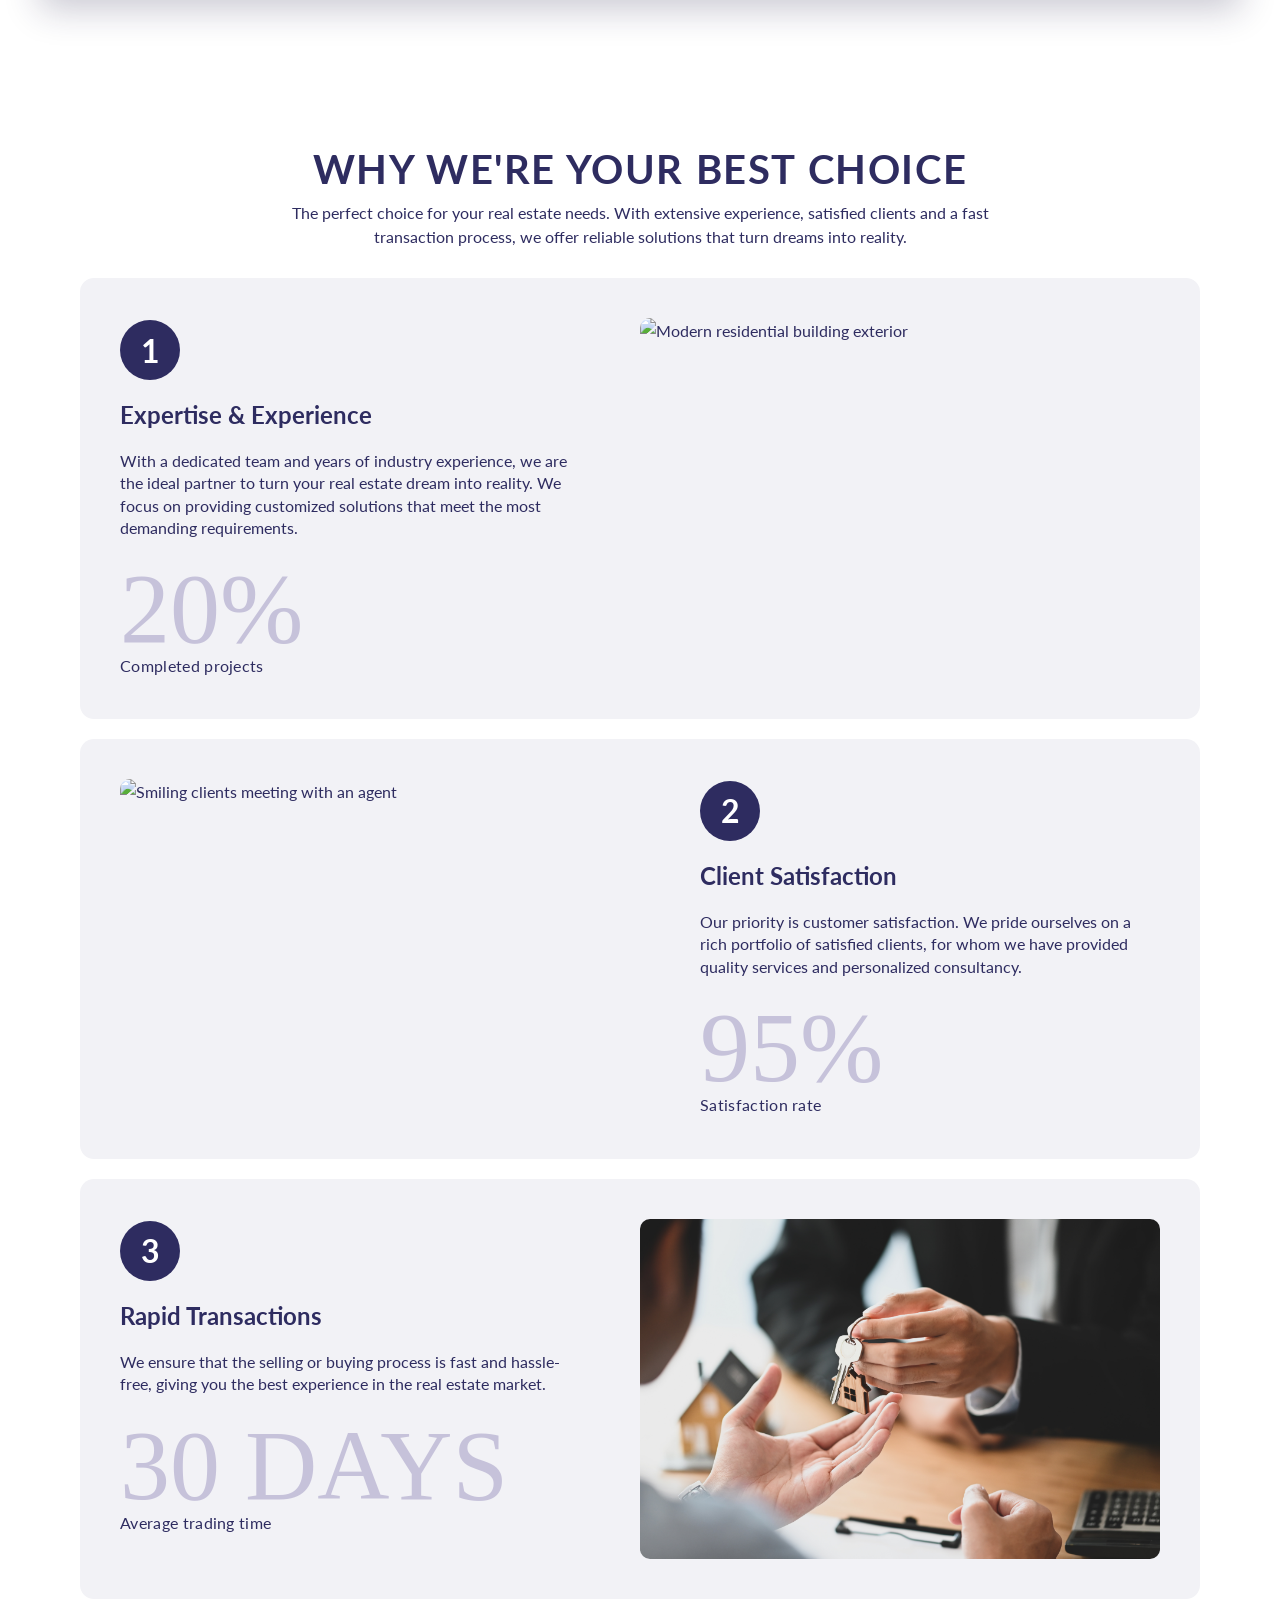
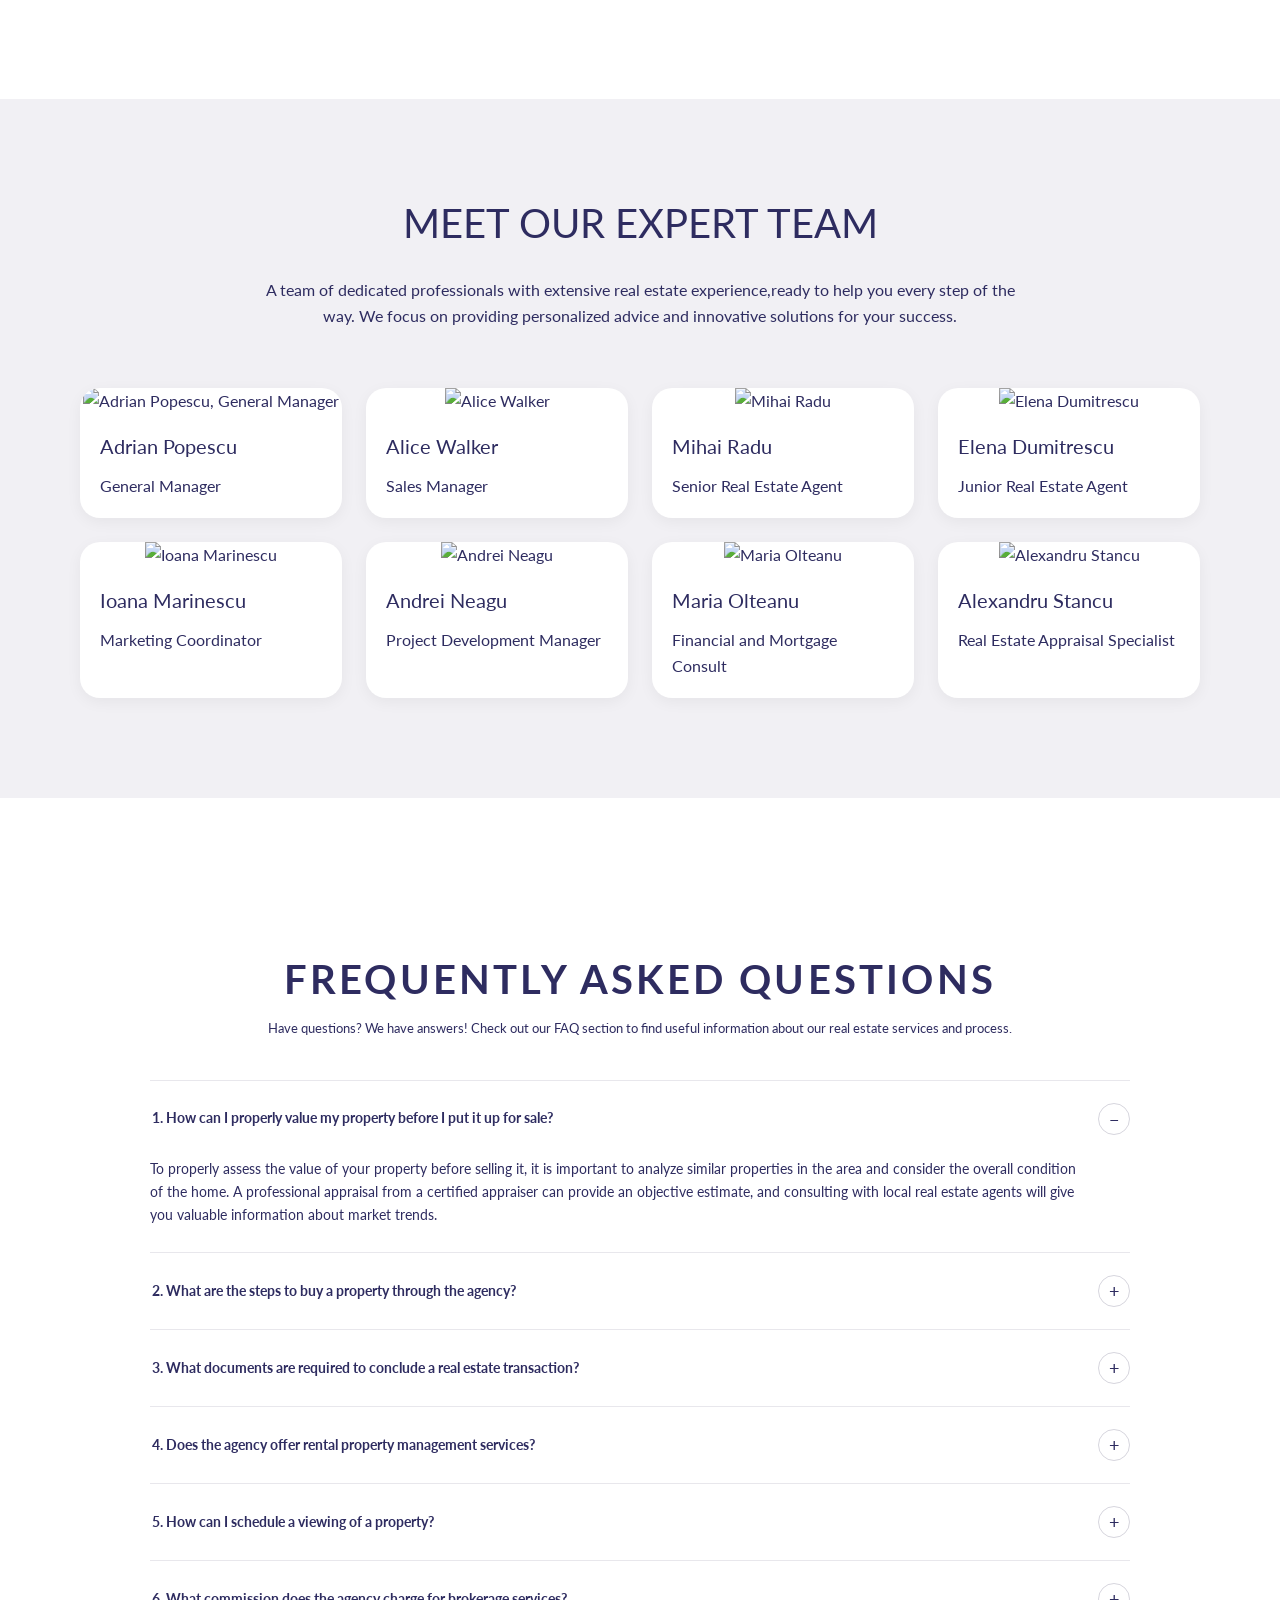
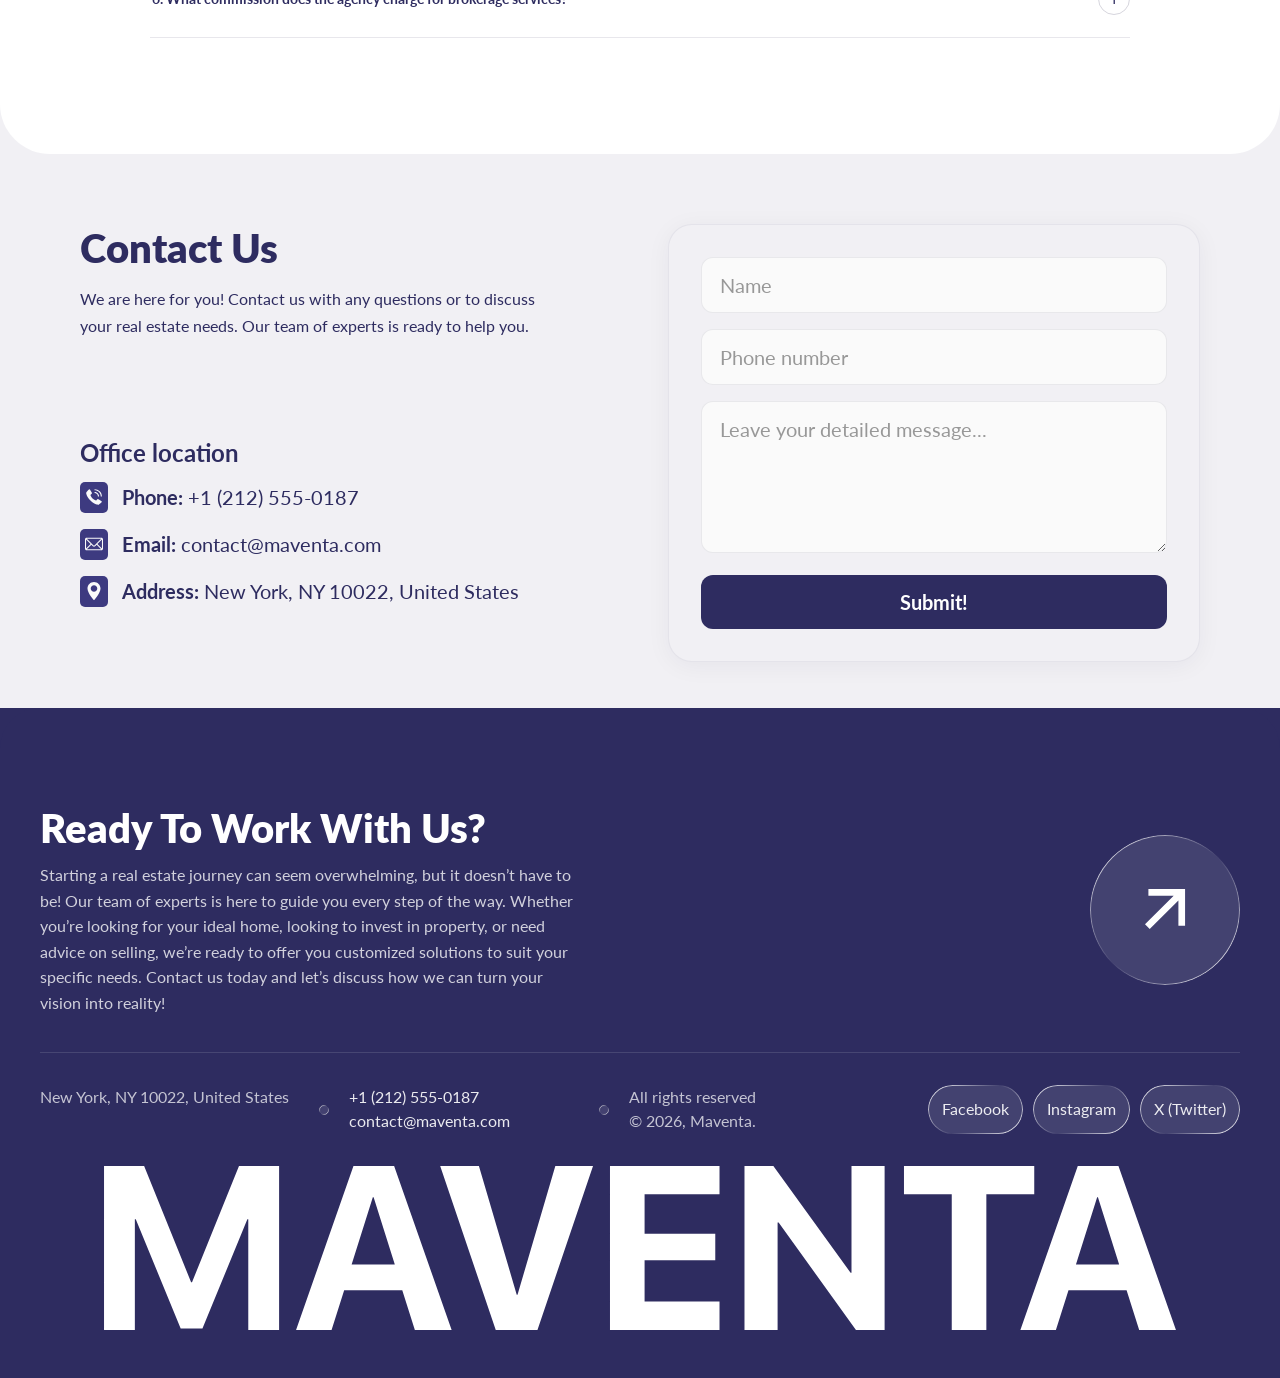
==== commit 66d3b914: "fix ui bugs, add new pagination" ====
--- a/index.html
+++ b/index.html
@@ -510,8 +510,8 @@
               <div class="solutions-item-content">
                 <h3>Rental Services (Residential &amp; Commercial)</h3>
                 <p>
-                  Structured leases, tenant matching, and ongoing support for
-                  landlords and renters alike.
+                  Finding the right tenants quickly and managing the contractual
+                  relationship between owners and tenants.
                 </p>
               </div>
               <a class="solutions-item-btn" href="#contact">LET'S TALK!</a>
@@ -521,8 +521,8 @@
               <div class="solutions-item-content">
                 <h3>Real Estate Evaluation and Consulting</h3>
                 <p>
-                  Data-backed valuations and strategic guidance so every
-                  decision is informed and confident.
+                  Accurate property valuation and strategic advice for efficient
+                  and profitable transactions.
                 </p>
               </div>
               <a class="solutions-item-btn" href="#contact">LET'S TALK!</a>
@@ -532,8 +532,8 @@
               <div class="solutions-item-content">
                 <h3>Professional Property Marketing</h3>
                 <p>
-                  Photography, listings, and campaigns designed to showcase your
-                  property to the right audience.
+                  High-quality photography, virtual tours, premium listings, and
+                  targeted digital marketing campaigns.
                 </p>
               </div>
               <a class="solutions-item-btn" href="#contact">LET'S TALK!</a>
@@ -543,8 +543,8 @@
               <div class="solutions-item-content">
                 <h3>Legal Assistance and Contract Support</h3>
                 <p>
-                  Clear documentation and careful review so agreements reflect
-                  your interests from day one.
+                  Document verification, contract drafting, and legal consulting
+                  to ensure secure and transparent transactions.
                 </p>
               </div>
               <a class="solutions-item-btn" href="#contact">LET'S TALK!</a>
@@ -633,13 +633,14 @@
                   We focus on providing customized solutions that meet the most
                   demanding requirements.
                 </p>
-                <p class="why-best-card__metric">20+</p>
+                <p class="why-best-card__metric">20%</p>
                 <p class="why-best-card__metric-label">Completed projects</p>
               </div>
               <img
                 class="why-best-card__image"
                 src="assets/properties/choice1.jpg"
                 alt="Modern residential building exterior"
+                loading="lazy"
               />
             </article>
             <article class="why-best-card why-best-card--reverse">
@@ -658,6 +659,7 @@
                 class="why-best-card__image"
                 src="assets/properties/choice2.jpg"
                 alt="Smiling clients meeting with an agent"
+                loading="lazy"
               />
             </article>
             <article class="why-best-card">
@@ -676,6 +678,7 @@
                 class="why-best-card__image"
                 src="assets/properties/choice3.jpg"
                 alt="Signing contract during a property transaction"
+                loading="lazy"
               />
             </article>
           </div>
@@ -698,6 +701,7 @@
               <img
                 src="assets/team/adrian.jpg"
                 alt="Adrian Popescu, General Manager"
+                loading="lazy"
               />
               <div class="team-card-main">
                 <h3 class="team-card-title">Adrian Popescu</h3>
@@ -705,28 +709,44 @@
               </div>
             </article>
             <article class="team-card">
-              <img src="assets/team/alice.jpg" alt="Alice Walker" />
+              <img
+                src="assets/team/alice.jpg"
+                alt="Alice Walker"
+                loading="lazy"
+              />
               <div class="team-card-main">
                 <h3 class="team-card-title">Alice Walker</h3>
                 <p class="team-card-subtitle">Sales Manager</p>
               </div>
             </article>
             <article class="team-card">
-              <img src="assets/team/mihai.png" alt="Mihai Radu" />
+              <img
+                src="assets/team/mihai.png"
+                alt="Mihai Radu"
+                loading="lazy"
+              />
               <div class="team-card-main">
                 <h3 class="team-card-title">Mihai Radu</h3>
                 <p class="team-card-subtitle">Senior Real Estate Agent</p>
               </div>
             </article>
             <article class="team-card">
-              <img src="assets/team/elena.jpg" alt="Elena Dumitrescu" />
+              <img
+                src="assets/team/elena.jpg"
+                alt="Elena Dumitrescu"
+                loading="lazy"
+              />
               <div class="team-card-main">
                 <h3 class="team-card-title">Elena Dumitrescu</h3>
                 <p class="team-card-subtitle">Junior Real Estate Agent</p>
               </div>
             </article>
             <article class="team-card">
-              <img src="assets/team/ioana.png" alt="Ioana Marinescu" />
+              <img
+                src="assets/team/ioana.png"
+                alt="Ioana Marinescu"
+                loading="lazy"
+              />
               <div class="team-card-main">
                 <h3 class="team-card-title">Ioana Marinescu</h3>
                 <p class="team-card-subtitle">Marketing Coordinator</p>
@@ -734,7 +754,11 @@
             </article>
 
             <article class="team-card">
-              <img src="assets/team/andrei.jpg" alt="Andrei Neagu" />
+              <img
+                src="assets/team/andrei.jpg"
+                alt="Andrei Neagu"
+                loading="lazy"
+              />
               <div class="team-card-main">
                 <h3 class="team-card-title">Andrei Neagu</h3>
                 <p class="team-card-subtitle">Project Development Manager</p>
@@ -742,7 +766,11 @@
             </article>
 
             <article class="team-card">
-              <img src="assets/team/maria.png" alt="Maria Olteanu" />
+              <img
+                src="assets/team/maria.png"
+                alt="Maria Olteanu"
+                loading="lazy"
+              />
               <div class="team-card-main">
                 <h3 class="team-card-title">Maria Olteanu</h3>
                 <p class="team-card-subtitle">Financial and Mortgage Consult</p>
@@ -750,7 +778,11 @@
             </article>
 
             <article class="team-card">
-              <img src="assets/team/alexandru.jpg" alt="Alexandru Stancu" />
+              <img
+                src="assets/team/alexandru.jpg"
+                alt="Alexandru Stancu"
+                loading="lazy"
+              />
               <div class="team-card-main">
                 <h3 class="team-card-title">Alexandru Stancu</h3>
                 <p class="team-card-subtitle">
@@ -786,18 +818,21 @@
                 </summary>
                 <div class="faq-item__body">
                   <p>
-                    Start with a comparative market analysis: review recent
-                    sales of similar homes nearby, adjust for condition and
-                    upgrades, and consider current demand. We can provide a
-                    professional valuation and pricing strategy so you list with
-                    confidence.
+                    To properly assess the value of your property before selling
+                    it, it is important to analyze similar properties in the
+                    area and consider the overall condition of the home. A
+                    professional appraisal from a certified appraiser can
+                    provide an objective estimate, and consulting with local
+                    real estate agents will give you valuable information about
+                    market trends.
                   </p>
                 </div>
               </details>
               <details class="faq-item">
                 <summary class="faq-item__summary">
                   <span class="faq-item__question"
-                    >2. What documents do I need when buying a property?</span
+                    >2. What are the steps to buy a property through the
+                    agency?</span
                   >
                   <span class="faq-item__icon" aria-hidden="true"></span>
                 </summary>
@@ -813,7 +848,8 @@
               <details class="faq-item">
                 <summary class="faq-item__summary">
                   <span class="faq-item__question"
-                    >3. How long does it usually take to sell a home?</span
+                    >3. What documents are required to conclude a real estate
+                    transaction?</span
                   >
                   <span class="faq-item__icon" aria-hidden="true"></span>
                 </summary>
@@ -829,7 +865,8 @@
               <details class="faq-item">
                 <summary class="faq-item__summary">
                   <span class="faq-item__question"
-                    >4. Do you help with rentals as well as sales?</span
+                    >4. Does the agency offer rental property management
+                    services?</span
                   >
                   <span class="faq-item__icon" aria-hidden="true"></span>
                 </summary>
@@ -844,7 +881,7 @@
               <details class="faq-item">
                 <summary class="faq-item__summary">
                   <span class="faq-item__question"
-                    >5. Can you assist with staging and photography?</span
+                    >5. How can I schedule a viewing of a property?</span
                   >
                   <span class="faq-item__icon" aria-hidden="true"></span>
                 </summary>
@@ -859,7 +896,8 @@
               <details class="faq-item">
                 <summary class="faq-item__summary">
                   <span class="faq-item__question"
-                    >6. How do I schedule a viewing?</span
+                    >6. What commission does the agency charge for brokerage
+                    services?</span
                   >
                   <span class="faq-item__icon" aria-hidden="true"></span>
                 </summary>
@@ -924,8 +962,7 @@
                     rel="noopener noreferrer"
                   >
                     <span style="font-weight: bold">Address: </span>
-                    1234 Madison Avenue, Suite 500, New York, NY 10022, United
-                    States
+                    New York, NY 10022, United States
                   </a>
                 </span>
               </li>
@@ -1012,20 +1049,27 @@
             target="_blank"
             rel="noreferrer"
           >
-            1234 Madison Avenue, Suite 500, New York, NY 10022, United States
+            New York, NY 10022, United States
           </a>
         </p>
         <div class="site-footer__col site-footer__reach">
-          <a href="tel:+12125550187">+1 (212) 555-0187</a>
-          <a href="mailto:contact@maventa.com">contact@maventa.com</a>
-        </div>
-        <p class="site-footer__col site-footer__legal">
-          All rights reserved © <span id="footer-year">© 2026</span>, Maventa.
-          Created by
-          <a href="https://sykors.com" target="_blank" rel="noreferrer"
-            >Sykors Media</a
-          >
-        </p>
+          <div class="site-footer__ellipse">
+            <img src="/assets/icons/ellipse.svg" />
+          </div>
+          <div>
+            <a href="tel:+12125550187">+1 (212) 555-0187</a>
+            <a href="mailto:contact@maventa.com">contact@maventa.com</a>
+          </div>
+        </div>
+        <div class="site-footer__col site-footer__legal">
+          <div class="site-footer__ellipse">
+            <img src="/assets/icons/ellipse.svg" />
+          </div>
+          <div>
+            All rights reserved <br />
+            © 2026, Maventa.
+          </div>
+        </div>
         <div class="site-footer__col site-footer__social">
           <a href="#" class="site-footer__social-link">Facebook</a>
           <a href="#" class="site-footer__social-link">Instagram</a>
--- a/styles/home.css
+++ b/styles/home.css
@@ -687,7 +687,7 @@
   margin: 0;
   max-width: 780px;
   width: 100%;
-  font-size: clamp(1.35rem, 2.6vw, 2.5rem);
+  font-size: 40px;
   font-weight: 700;
   letter-spacing: 0.04em;
   text-transform: uppercase;
@@ -702,7 +702,7 @@
   padding-inline: clamp(0px, 2vw, 12px);
   box-sizing: border-box;
   font-family: var(--font-family);
-  font-size: clamp(0.9375rem, 1.35vw, 1.0625rem);
+  font-size: 16px;
   font-weight: 400;
   line-height: 1.65;
   color: #2e2c60;
@@ -727,7 +727,7 @@
   padding: 10px 18px;
   border-radius: 999px;
   font-family: var(--font-family);
-  font-size: 0.8125rem;
+  font-size: 16px;
   font-weight: 400;
   line-height: 1.2;
   color: #2e2c60;
@@ -892,7 +892,7 @@
 .properties-section .property-card__price {
   margin: 0;
   min-width: 0;
-  font-size: clamp(1.0625rem, 1.5vw, 1.5rem);
+  font-size: 24px;
   font-weight: 700;
   color: var(--primary-darker);
   line-height: 1.2;
@@ -905,7 +905,7 @@
   flex-shrink: 0;
   padding: 4px 15px;
   border-radius: 5px;
-  font-size: 0.6875rem;
+  font-size: 14px;
   font-weight: 700;
   letter-spacing: 0.03em;
   text-transform: uppercase;
@@ -957,6 +957,7 @@
 }
 
 .properties-section .property-card__more {
+  font-family: "Montserrat", sans-serif;
   align-self: stretch;
   margin-top: auto;
   display: inline-flex;
@@ -965,8 +966,8 @@
   min-height: 42px;
   padding: 0 22px;
   border-radius: 999px;
-  font-size: 0.8125rem;
-  font-weight: 700;
+  font-size: 16px;
+  font-weight: 500;
   text-decoration: none;
   color: var(--primary-darker);
   background: transparent;
@@ -989,10 +990,9 @@
 
 /* Properties pagination (home) */
 .properties-section__pagination {
-  display: flex;
-  flex-wrap: wrap;
-  align-items: center;
-  justify-content: center;
+  display: grid;
+  grid-template-columns: minmax(0, 1fr) auto minmax(0, 1fr);
+  align-items: center;
   gap: 12px;
   row-gap: 12px;
   width: 100%;
@@ -1003,6 +1003,7 @@
 }
 
 .properties-pagination__btn {
+  justify-self: start;
   cursor: pointer;
   margin: 0;
   padding: 10px 18px;
@@ -1019,6 +1020,22 @@
     color 0.2s ease,
     border-color 0.2s ease,
     opacity 0.2s ease;
+}
+
+.properties-pagination__btn:last-child {
+  justify-self: end;
+}
+
+.properties-pagination__btn-content {
+  display: inline-flex;
+  align-items: center;
+  gap: 5px;
+}
+
+.properties-pagination__btn img {
+  display: block;
+  width: 16px;
+  height: 16px;
 }
 
 .properties-pagination__btn:hover:not(:disabled) {
@@ -1098,9 +1115,28 @@
 
 @media (max-width: 767px) {
   .properties-section__pagination {
+    grid-template-columns: 1fr;
     gap: 10px;
     row-gap: 14px;
     margin-top: clamp(28px, 5vw, 44px);
+  }
+
+  .properties-pagination__btn,
+  .properties-pagination__btn:last-child,
+  .properties-pagination__pages {
+    justify-self: center;
+  }
+
+  .properties-pagination__btn:first-child {
+    order: 2;
+  }
+
+  .properties-pagination__pages {
+    order: 1;
+  }
+
+  .properties-pagination__btn:last-child {
+    order: 3;
   }
 }
 
@@ -1112,7 +1148,6 @@
   }
 
   .properties-pagination__btn {
-    display: none;
     padding: 9px 14px;
     font-size: 0.75rem;
     flex: 0 0 auto;
@@ -1170,7 +1205,7 @@
   margin-right: auto;
   max-width: 38rem;
   font-family: var(--font-family);
-  font-size: clamp(0.9375rem, 1.4vw, 1.0625rem);
+  font-size: 16px;
   font-weight: 400;
   line-height: 1.65;
   color: var(--primary-main);
@@ -1245,6 +1280,7 @@
 }
 
 .solutions-item-content p {
+  max-width: 520px;
   margin: 0;
   font-family: var(--font-family);
   font-size: clamp(0.875rem, 1.2vw, 0.9375rem);
@@ -1378,7 +1414,7 @@
 .consultation-section__title {
   margin: 0;
   font-size: 40px;
-  font-weight: 800;
+  font-weight: 700;
   letter-spacing: 0.05em;
   text-transform: uppercase;
   color: var(--color-white);
@@ -1387,7 +1423,6 @@
 .consultation-section__subtitle {
   margin: 0;
   max-width: 920px;
-  font-style: italic;
   font-size: 20px;
   line-height: 1.4;
   color: rgba(255, 255, 255, 0.84);
@@ -1495,7 +1530,7 @@
 /* 6. Why We're Your Best Choice                                              */
 /* -------------------------------------------------------------------------- */
 .why-best-section {
-  padding: clamp(22px, 3vw, 30px) 0 clamp(54px, 8vw, 84px);
+  padding: 150px 0px 100px;
   background: white;
   border-radius-left-bottom: 50px;
   border-radius-right-bottom: 50px;
@@ -1516,7 +1551,7 @@
 .why-best-section__title {
   margin: 0;
   font-family: "Lato", sans-serif;
-  font-size: clamp(1.1rem, 1.5vw, 1.35rem);
+  font-size: 40px;
   letter-spacing: 0.04em;
   text-transform: uppercase;
   color: #2e2c60;
@@ -1524,8 +1559,8 @@
 
 .why-best-section__subtitle {
   margin: 8px 0 0;
-  font-family: "Playfair Display", Georgia, serif;
-  font-size: clamp(0.85rem, 1vw, 0.95rem);
+  font-family: "Lato", sans-serif;
+  font-size: 16px;
   line-height: 1.55;
   color: #2e2c60;
 }
@@ -1590,10 +1625,11 @@
 
 .why-best-card__description {
   margin: 0;
-  max-width: 380px;
+  max-width: 520px;
+  font-weight: 400;
   font-size: 16px;
   line-height: 1.4;
-  color: var(--grey-600, #686868);
+  color: #2e2c60;
 }
 
 .why-best-card__metric {
@@ -1601,14 +1637,15 @@
   align-self: start;
   font-family: "DM Serif Display", serif;
   font-size: 100px;
-  font-style: italic;
+  font-weight: 400;
+  text-transform: uppercase;
   line-height: 1;
   color: #c6c2da;
   text-align: left;
 }
 
 .why-best-card__metric-label {
-  margin: 0;
+  margin-top: -26px;
   font-size: 16px;
   letter-spacing: 0.02em;
   color: #2e2c60;
@@ -1625,6 +1662,10 @@
 }
 
 @media (max-width: 900px) {
+  .why-best-section {
+    padding: 40px 0px 40px;
+  }
+
   .why-best-card,
   .why-best-card--reverse {
     grid-template-columns: 1fr;
--- a/styles/footer.css
+++ b/styles/footer.css
@@ -36,25 +36,41 @@
 
 .site-footer__cta-text {
   margin: 0;
-  font-size: 0.88rem;
+  font-size: 16px;
   line-height: 1.6;
   color: rgba(255, 255, 255, 0.78);
 }
 
 .site-footer__cta-btn {
-  flex-shrink: 0;
+  position: relative;
   width: 150px;
   height: 150px;
   border-radius: 50%;
   display: inline-flex;
   align-items: center;
   justify-content: center;
-  background: rgba(0, 0, 0, 0.22);
   color: var(--color-white);
-  text-decoration: none;
-  transition:
-    transform 0.2s ease,
-    background 0.2s ease;
+  background: rgba(255, 255, 255, 0.1);
+}
+
+.site-footer__cta-btn::before {
+  content: "";
+  position: absolute;
+  inset: 0;
+  border-radius: 50%;
+  padding: 1px;
+  background: linear-gradient(
+    135deg,
+    #ffffff 0%,
+    rgba(204, 204, 204, 0) 50%,
+    #ffffff 100%
+  );
+
+  -webkit-mask:
+    linear-gradient(#fff 0 0) content-box,
+    linear-gradient(#fff 0 0);
+  -webkit-mask-composite: xor;
+  mask-composite: exclude;
 }
 
 .site-footer__cta-btn:hover {
@@ -69,8 +85,7 @@
 
 .site-footer__meta {
   display: grid;
-  grid-template-columns: repeat(4, minmax(0, 1fr));
-  gap: clamp(18px, 2.2vw, 28px);
+  grid-template-columns: repeat(3, 1fr) auto;
   padding: clamp(20px, 3vw, 32px) 0;
   border-top: 1px solid rgba(255, 255, 255, 0.12);
   font-size: 16px;
@@ -96,11 +111,23 @@
 
 .site-footer__reach {
   display: flex;
-  flex-direction: column;
-  gap: 6px;
+  align-items: center;
+  gap: 20px;
+}
+
+.site-footer__legal {
+  display: flex;
+  align-items: center;
+  gap: 20px;
+}
+
+.site-footer__ellipse img {
+  width: 10px;
+  height: 10px;
 }
 
 .site-footer__social {
+  margin-left: 50px;
   display: flex;
   flex-wrap: wrap;
   gap: 10px;
@@ -108,20 +135,40 @@
 }
 
 .site-footer__social-link {
-  display: inline-flex;
+  position: relative;
+  display: flex;
   align-items: center;
   justify-content: center;
-  padding: 7px 14px;
-  border-radius: var(--radius-pill);
-  border: 1px solid rgba(255, 255, 255, 0.3);
-  font-size: 0.66rem;
-  font-weight: 600;
-  letter-spacing: 0.02em;
-  color: rgba(255, 255, 255, 0.92);
+  padding: 10px 14px;
+  border-radius: 25px;
+  font-size: 16px;
+  font-weight: 400;
+  line-height: 1;
+  background-color: rgba(255, 255, 255, 0.1);
   text-decoration: none;
   transition:
     background 0.2s ease,
     border-color 0.2s ease;
+}
+
+.site-footer__social-link::before {
+  content: "";
+  position: absolute;
+  inset: 0;
+  border-radius: 25px;
+  padding: 1px;
+  background: linear-gradient(
+    135deg,
+    #ffffff 0%,
+    rgba(204, 204, 204, 0) 50%,
+    #ffffff 100%
+  );
+
+  -webkit-mask:
+    linear-gradient(#fff 0 0) content-box,
+    linear-gradient(#fff 0 0);
+  -webkit-mask-composite: xor;
+  mask-composite: exclude;
 }
 
 .site-footer__social-link:hover {
